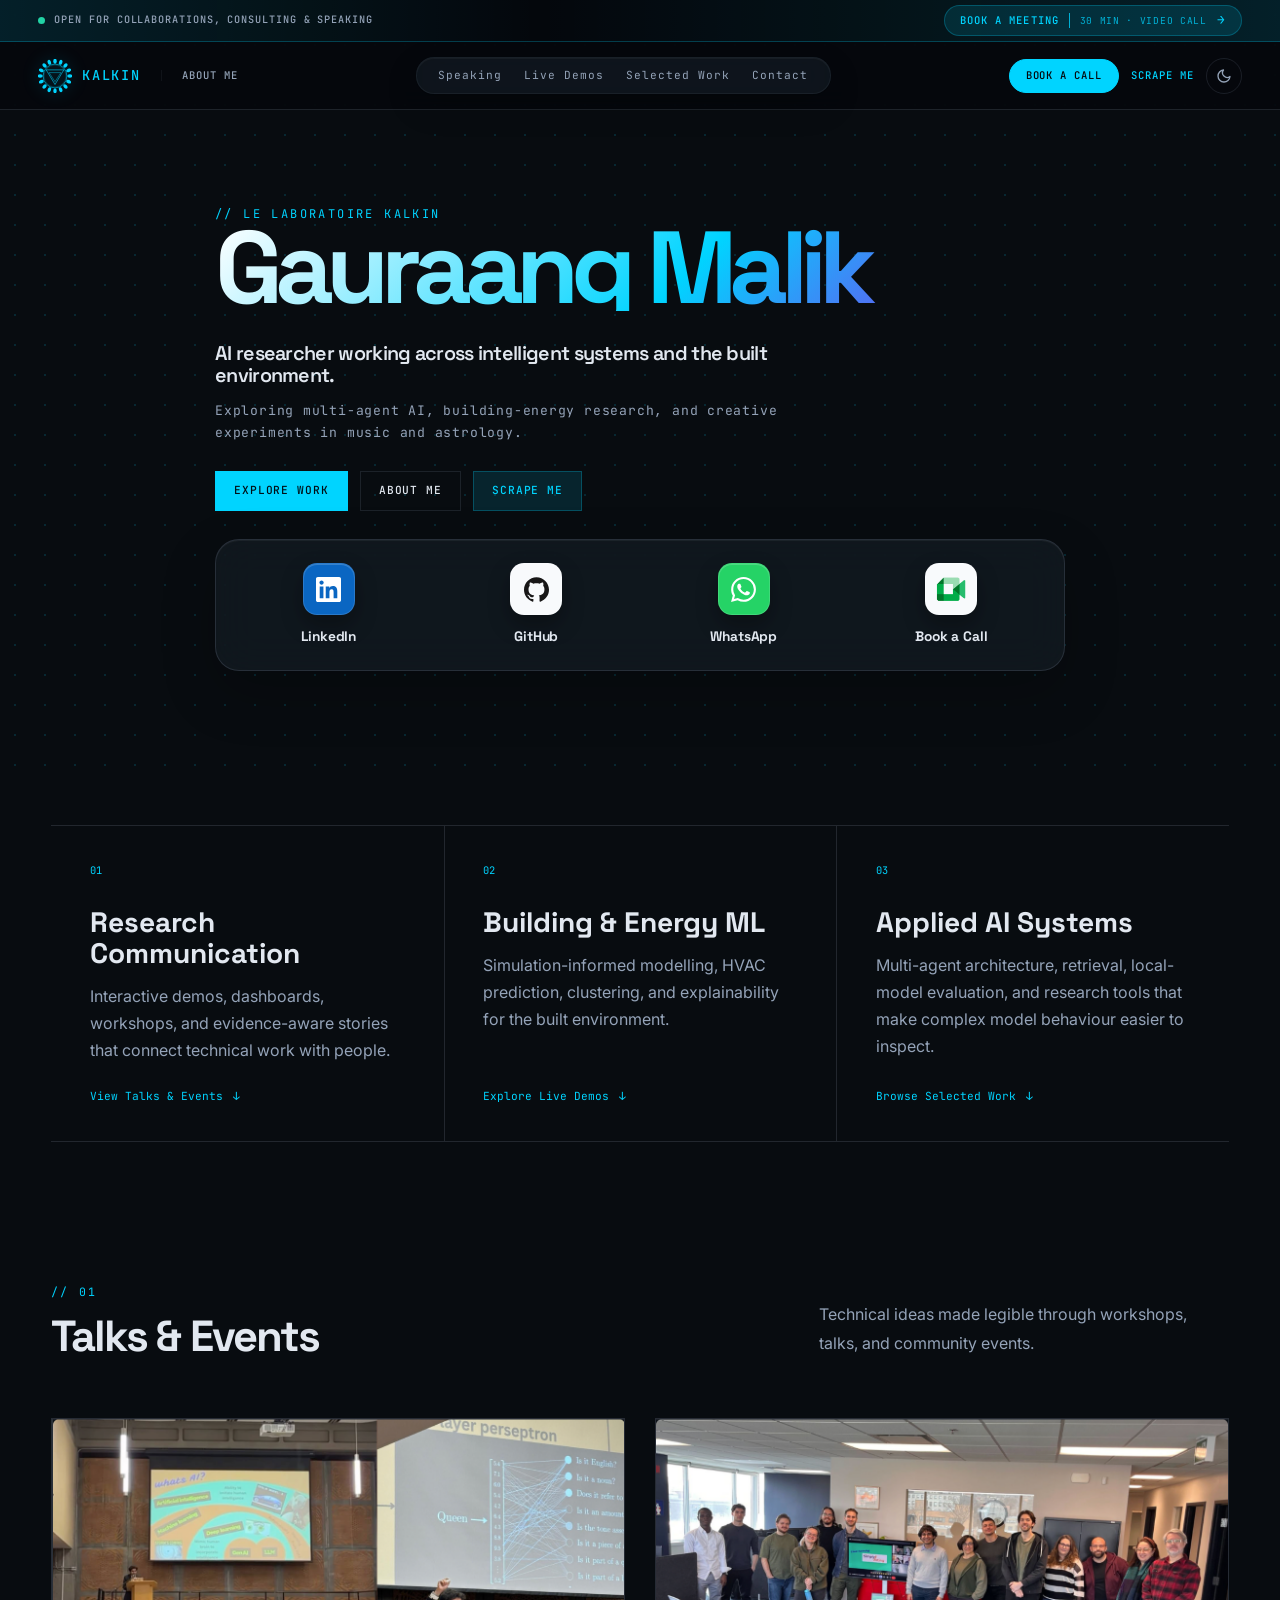
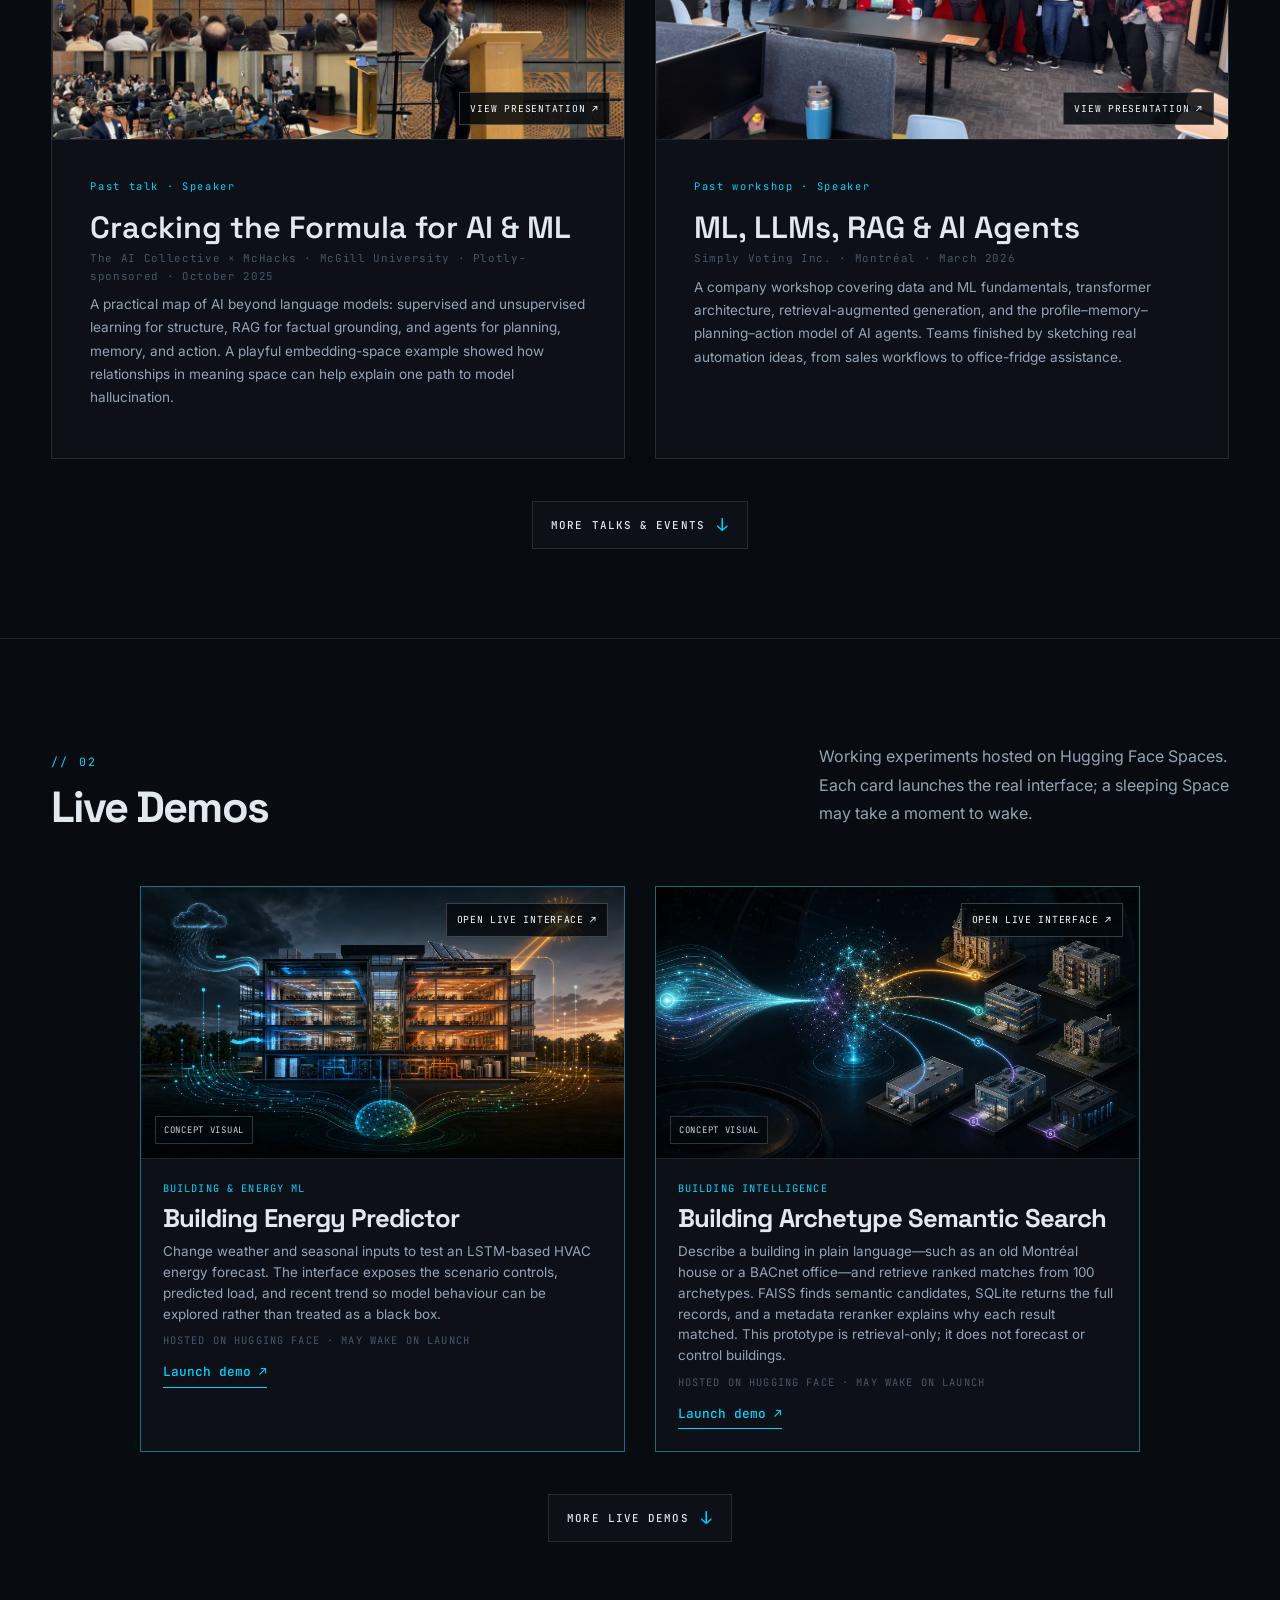
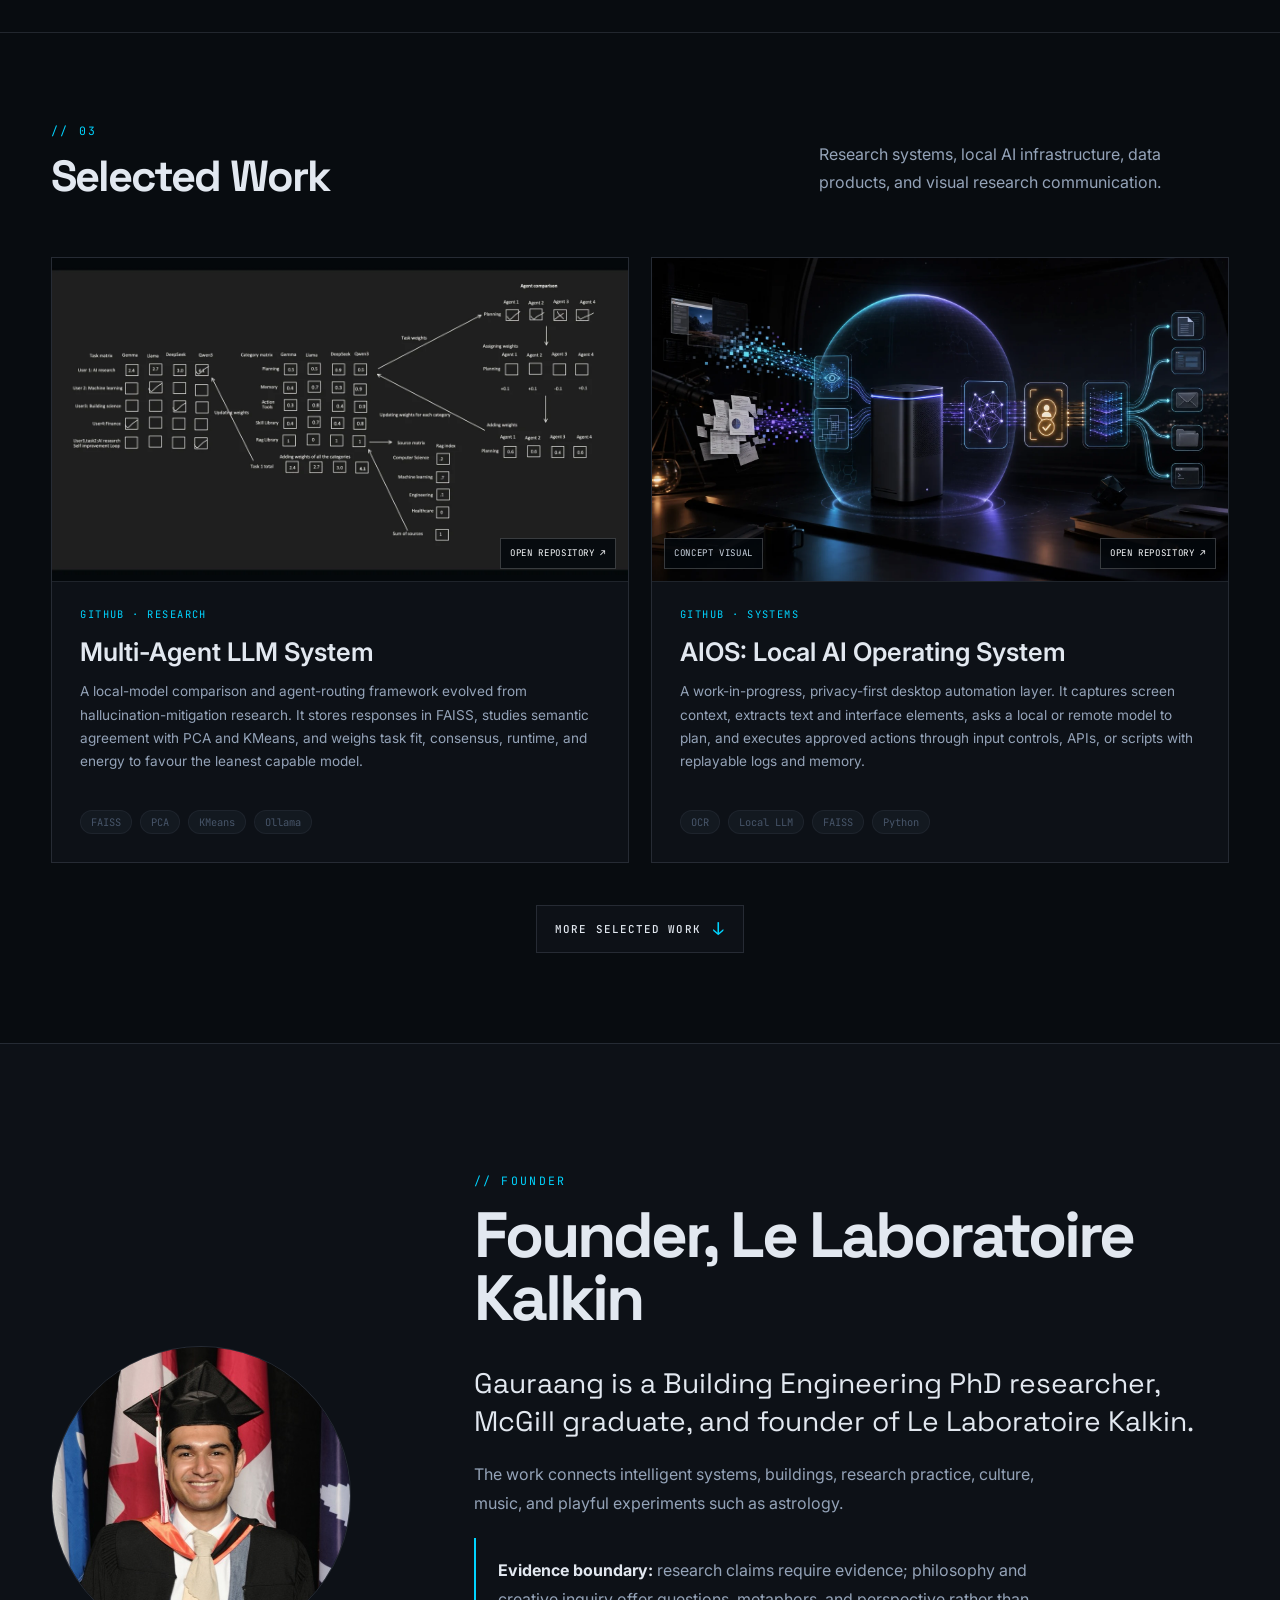
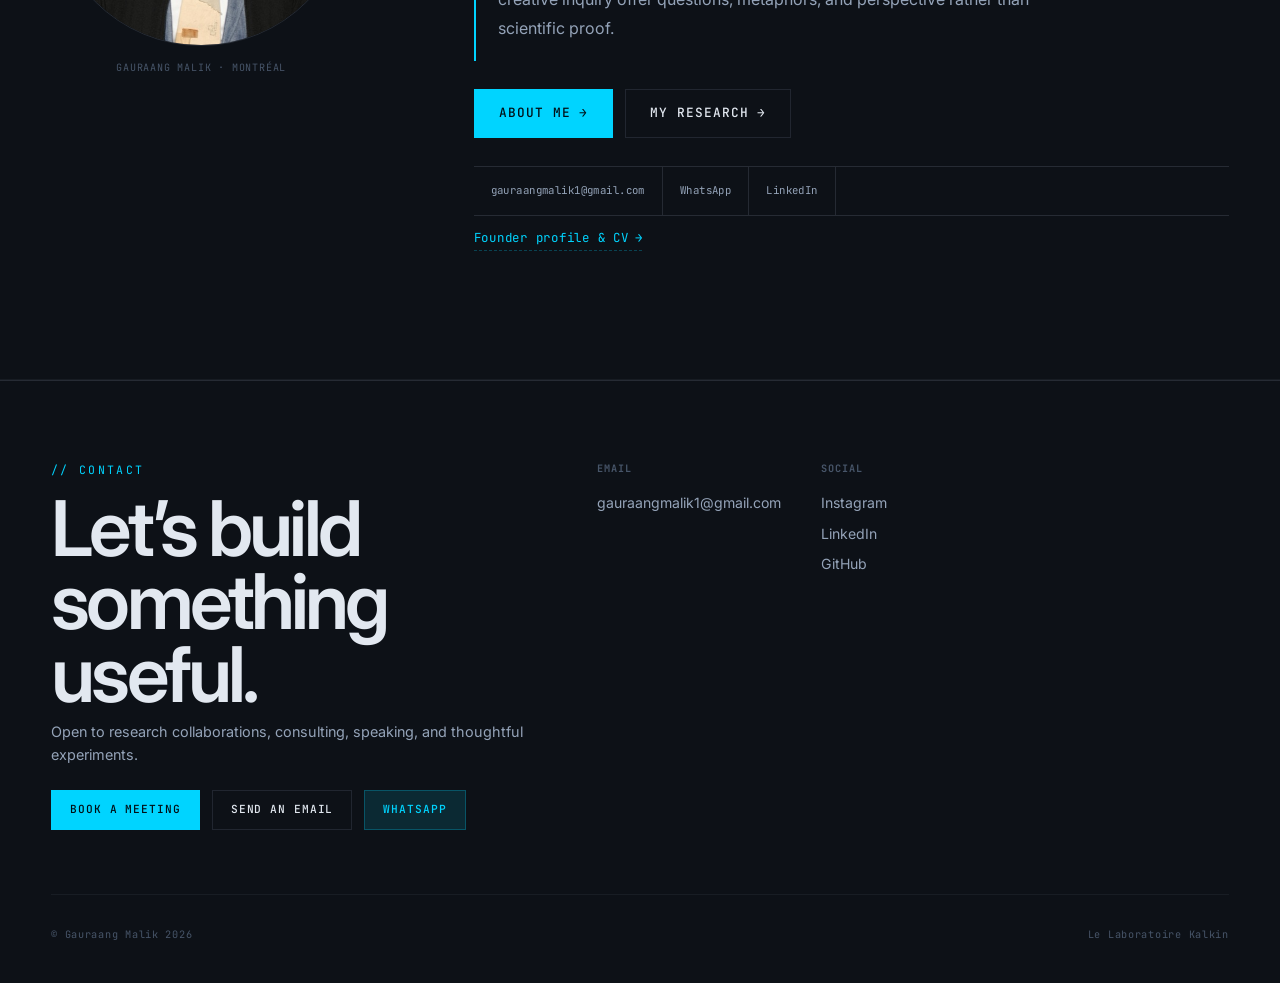
==== index.html @ 37e48ed1 "Align social panel with hero and simplify labels" ====
<!DOCTYPE html>
<html lang="en" data-theme="dark">
  <head>
    <meta charset="UTF-8" />
    <meta http-equiv="X-UA-Compatible" content="IE=edge" />
    <meta name="viewport" content="width=device-width, initial-scale=1.0" />
    <title>Gauraang Malik | AI Researcher &amp; Building Engineering</title>
    <meta name="title" content="Gauraang Malik | AI Researcher &amp; Building Engineering" />
    <meta name="keywords" content="Gauraang Malik, multi-agent AI, building engineering, energy machine learning, research, Le Laboratoire Kalkin" />
    <meta name="description" content="Gauraang Malik works across intelligent systems, building-energy research, and creative experiments in music and astrology." />
    <meta name="robots" content="index,follow,max-snippet:-1,max-image-preview:large" />
    <link rel="canonical" href="https://gauraangmalikk.github.io/myportfolio/" />
    <link rel="sitemap" type="application/xml" href="https://gauraangmalikk.github.io/myportfolio/sitemap.xml" />

    <meta property="og:type" content="website" />
    <meta property="og:url" content="https://gauraangmalikk.github.io/myportfolio/" />
    <meta property="og:title" content="Gauraang Malik" />
    <meta property="og:description" content="AI researcher working across intelligent systems and the built environment." />
    <meta property="og:image" content="https://gauraangmalikk.github.io/myportfolio/assets/img/gauraang-malik-social-card.png" />
    <meta property="og:image:secure_url" content="https://gauraangmalikk.github.io/myportfolio/assets/img/gauraang-malik-social-card.png" />
    <meta property="og:image:type" content="image/png" />
    <meta property="og:image:width" content="1342" />
    <meta property="og:image:height" content="638" />
    <meta property="og:image:alt" content="Gauraang Malik, AI researcher working across intelligent systems and the built environment." />
    <meta property="twitter:card" content="summary_large_image" />
    <meta property="twitter:url" content="https://gauraangmalikk.github.io/myportfolio/" />
    <meta property="twitter:title" content="Gauraang Malik" />
    <meta property="twitter:description" content="AI researcher working across intelligent systems and the built environment." />
    <meta property="twitter:image" content="https://gauraangmalikk.github.io/myportfolio/assets/img/gauraang-malik-social-card.png" />
    <meta property="twitter:image:alt" content="Gauraang Malik, AI researcher working across intelligent systems and the built environment." />

    <link rel="stylesheet" href="./assets/css/styles.css?v=20261014r3" />
    <link rel="icon" type="image/svg+xml" href="./assets/img/favicon.svg" />
    <link rel="preconnect" href="https://fonts.googleapis.com" />
    <link rel="preconnect" href="https://fonts.gstatic.com" crossorigin />
    <link href="https://fonts.googleapis.com/css2?family=Inter:wght@400;500;600&amp;family=JetBrains+Mono:wght@400;500&amp;family=Space+Grotesk:wght@600;700&amp;display=swap" rel="stylesheet" />
    <script>document.documentElement.classList.add('js');</script>
  </head>

  <body class="portfolio-refresh">
    <a class="skip-link" href="#main-content">Skip to content</a>

    <div class="bookbar" role="region" aria-label="Book a meeting">
      <div class="bookbar__inner">
        <p class="bookbar__status"><span class="bookbar__pulse" aria-hidden="true"></span><span>Open for collaborations, consulting &amp; speaking</span></p>
        <a class="bookbar__cta" href="https://calendly.com/gauraangmalik1/30min?back=1&amp;month=2026-09&amp;date=2026-09-29" target="_blank" rel="noopener noreferrer">
          <span class="bookbar__cta-label">Book a Meeting</span>
          <span class="bookbar__cta-meta">30 min · Video call</span>
          <span class="bookbar__cta-arrow" aria-hidden="true">→</span>
        </a>
      </div>
    </div>

    <nav class="navbar navbar--dock" id="navbar" aria-label="Main navigation">
      <div class="navbar__identity">
        <a href="./index.html" class="navbar__logo" aria-label="Gauraang Malik home">
          <img class="navbar__logo-image" src="./assets/img/logo.svg" alt="" width="36" height="36" />
          <span class="navbar__logo-text">KALKIN</span>
        </a>
        <a href="./about/index.html" class="navbar__about">About Me</a>
      </div>
      <div class="navbar__links">
        <a href="#talks" class="navbar__link">Speaking</a>
        <a href="#dashboard" class="navbar__link">Live Demos</a>
        <a href="#projects" class="navbar__link">Selected Work</a>
        <a href="#contact" class="navbar__link">Contact</a>
      </div>
      <div class="navbar__actions">
        <a href="https://calendly.com/gauraangmalik1/30min?back=1&amp;month=2026-09&amp;date=2026-09-29" class="navbar__book" target="_blank" rel="noopener noreferrer">Book a Call</a>
        <a href="./please-scrape-me/index.html" class="navbar__scrape">Scrape Me</a>
        <button id="theme-toggle" aria-label="Toggle color theme"></button>
        <button class="navbar__hamburger" aria-label="Open menu" aria-expanded="false"><span></span><span></span><span></span></button>
      </div>
    </nav>

    <div class="nav-overlay" role="dialog" aria-modal="true" aria-label="Mobile navigation" aria-hidden="true">
      <a href="https://calendly.com/gauraangmalik1/30min?back=1&amp;month=2026-09&amp;date=2026-09-29" class="navbar__link navbar__link--book" target="_blank" rel="noopener noreferrer">Book a Meeting</a>
      <span class="nav-overlay__label">Pages</span>
      <a href="./about/index.html" class="navbar__link">About Me</a>
      <a href="./please-scrape-me/index.html" class="navbar__link navbar__link--research">Scrape Me</a>
      <span class="nav-overlay__label nav-overlay__label--sections">Homepage sections</span>
      <a href="#talks" class="navbar__link">Speaking</a>
      <a href="#dashboard" class="navbar__link">Live Demos</a>
      <a href="#projects" class="navbar__link">Selected Work</a>
      <a href="#contact" class="navbar__link">Contact</a>
    </div>

    <header class="hero hero--editorial" id="hero">
      <div class="container hero__layout">
        <div class="hero__copy">
          <span class="hero__eyebrow">// Le Laboratoire Kalkin</span>
          <h1 class="hero__name">Gauraang Malik</h1>
          <p class="hero__tagline">AI researcher working across intelligent systems and the built environment.</p>
          <p class="hero__sub">Exploring multi-agent AI, building-energy research, and creative experiments in music and astrology.</p>
          <div class="hero__cta" aria-label="Primary actions">
            <a href="#projects" class="btn btn--primary">Explore Work</a>
            <a href="./about/index.html" class="btn btn--outline">About Me</a>
            <a href="./please-scrape-me/index.html" class="btn btn--quiet">Scrape Me</a>
          </div>
          <div class="hero__social" aria-label="Social links">
            <a href="https://www.linkedin.com/in/grauraang-malik/" target="_blank" rel="noopener noreferrer"><span class="hero__social-icon hero__social-icon--linkedin"><img src="./assets/img/social/linkedin.svg" alt="" width="26" height="26" /></span><span class="hero__social-label"><strong>LinkedIn</strong></span></a>
            <a href="https://github.com/GauraangMalikk" target="_blank" rel="noopener noreferrer"><span class="hero__social-icon hero__social-icon--github"><img src="./assets/img/social/github.svg" alt="" width="26" height="26" /></span><span class="hero__social-label"><strong>GitHub</strong></span></a>
            <a href="https://wa.me/15145770030" target="_blank" rel="noopener noreferrer"><span class="hero__social-icon hero__social-icon--whatsapp"><img src="./assets/img/social/whatsapp.svg" alt="" width="26" height="26" /></span><span class="hero__social-label"><strong>WhatsApp</strong></span></a>
            <a href="https://calendly.com/gauraangmalik1/30min?back=1&amp;month=2026-09&amp;date=2026-09-29" target="_blank" rel="noopener noreferrer" aria-label="Book a 30-minute call via Calendly"><span class="hero__social-icon hero__social-icon--book"><img src="./assets/img/social/google-meet.png" alt="" width="34" height="34" /></span><span class="hero__social-label"><strong>Book a Call</strong></span></a>
          </div>
        </div>
      </div>
    </header>

    <main id="main-content">
      <section class="capabilities editorial-section" id="services">
        <div class="container">
          <div class="capabilities__strip">
            <article><a class="capability-link" href="#talks"><span class="capability-link__number">01</span><h3>Research Communication</h3><p>Interactive demos, dashboards, workshops, and evidence-aware stories that connect technical work with people.</p><span class="capability-link__destination">View Talks &amp; Events <span aria-hidden="true">↓</span></span></a></article>
            <article><a class="capability-link" href="#dashboard"><span class="capability-link__number">02</span><h3>Building &amp; Energy ML</h3><p>Simulation-informed modelling, HVAC prediction, clustering, and explainability for the built environment.</p><span class="capability-link__destination">Explore Live Demos <span aria-hidden="true">↓</span></span></a></article>
            <article><a class="capability-link" href="#projects"><span class="capability-link__number">03</span><h3>Applied AI Systems</h3><p>Multi-agent architecture, retrieval, local-model evaluation, and research tools that make complex model behaviour easier to inspect.</p><span class="capability-link__destination">Browse Selected Work <span aria-hidden="true">↓</span></span></a></article>
          </div>
        </div>
      </section>

      <section class="talks editorial-section" id="talks">
        <div class="container">
          <div class="section-heading-row">
            <div><span class="section-label">// 01</span><h2 class="section-title">Talks &amp; Events</h2></div>
            <p>Technical ideas made legible through workshops, talks, and community events.</p>
          </div>
          <div class="talks__grid talks__grid--editorial" id="talks-grid" data-collection data-desktop-limit="2" data-mobile-limit="1" data-collection-name="Talks &amp; Events">
            <article class="talk-card" data-card-link="https://www.linkedin.com/posts/grauraang-malik_key-takeaways-from-thethe-ai-collective-ugcPost-7387285378489135104-tLOk" data-card-target="_blank" aria-label="Open Cracking the Formula for AI and ML event recap">
              <div class="talk-card__media"><img src="./assets/img/presentations/talk-ai-ml-event.png" alt="Gauraang Malik presenting an AI and machine learning talk at McGill University" width="1176" height="658" loading="lazy" /><a class="talk-card__media-action" href="https://www.canva.com/design/DAG2MOxF0tY/-ZkPRPADrcql62Pn5y7KWg/view?utm_content=DAG2MOxF0tY&amp;utm_campaign=designshare&amp;utm_medium=embeds&amp;utm_source=link" target="_blank" rel="noopener noreferrer" aria-label="Open Lecture 1: ML and AI basics presentation in Canva">View presentation ↗</a></div>
              <div class="talk-card__info"><span class="talk-card__role">Past talk · Speaker</span><h3 class="talk-card__title">Cracking the Formula for AI &amp; ML</h3><p class="talk-card__meta">The AI Collective × McHacks · McGill University · Plotly-sponsored · October 2025</p><p class="talk-card__desc">A practical map of AI beyond language models: supervised and unsupervised learning for structure, RAG for factual grounding, and agents for planning, memory, and action. A playful embedding-space example showed how relationships in meaning space can help explain one path to model hallucination.</p></div>
            </article>
            <article class="talk-card" data-card-link="https://www.linkedin.com/posts/grauraang-malik_ai-machinelearning-agents-share-7436807416261971968-jL7W" data-card-target="_blank" aria-label="Open ML, LLMs, RAG and AI Agents workshop recap">
              <div class="talk-card__media"><img src="./assets/img/presentations/talk-agents-workshop.png" alt="Participants at the Simply Voting machine learning and AI agents workshop in Montréal" width="1176" height="658" loading="lazy" /><a class="talk-card__media-action" href="https://www.canva.com/design/DAG-6E7-gLI/J33dBGe0SMn5nQ-Lu7XypA/view?utm_content=DAG-6E7-gLI&amp;utm_campaign=designshare&amp;utm_medium=embeds&amp;utm_source=link" target="_blank" rel="noopener noreferrer" aria-label="Open Simply Voting presentation in Canva">View presentation ↗</a></div>
              <div class="talk-card__info"><span class="talk-card__role">Past workshop · Speaker</span><h3 class="talk-card__title">ML, LLMs, RAG &amp; AI Agents</h3><p class="talk-card__meta">Simply Voting Inc. · Montréal · March 2026</p><p class="talk-card__desc">A company workshop covering data and ML fundamentals, transformer architecture, retrieval-augmented generation, and the profile–memory–planning–action model of AI agents. Teams finished by sketching real automation ideas, from sales workflows to office-fridge assistance.</p></div>
            </article>
            <article class="talk-card" data-card-link="https://www.youtube.com/watch?v=R3KzNU7KCt0" data-card-target="_blank" tabindex="0" role="link" aria-label="Watch How AI Could Help Buildings Manage Energy Demand on YouTube">
              <div class="talk-card__media-link"><img src="./assets/img/presentations/ai-buildings-energy-demand-youtube.jpg" alt="YouTube video thumbnail for How AI Could Help Buildings Manage Energy Demand" width="480" height="360" loading="lazy" /><span>Watch video ↗</span></div>
              <div class="talk-card__info"><span class="talk-card__role">Featured video · Guest</span><h3 class="talk-card__title">How AI Could Help Buildings Manage Energy Demand</h3><p class="talk-card__meta">Energi Media · YouTube</p><p class="talk-card__desc">A conversation about the potential for AI to help buildings manage energy demand.</p></div>
            </article>
            <article class="talk-card" data-card-link="https://www.linkedin.com/feed/update/urn:li:activity:7477357613110685697/" data-card-target="_blank" tabindex="0" role="link" aria-label="Open AI Dev Day India 2026 event recap">
              <div class="talk-card__media-link"><img src="./assets/img/presentations/ai-dev-day-india-2026.jpg" alt="Gauraang Malik presenting with a microphone at AI Dev Day India 2026" width="1280" height="853" loading="lazy" /><span>View event post ↗</span></div>
              <div class="talk-card__info"><span class="talk-card__role">Past event · Speaker</span><h3 class="talk-card__title">AI Dev Day India 2026</h3><p class="talk-card__meta">AI Dev Day India (ADDI) · India · 2026</p><p class="talk-card__desc">Presented on local-LLM hallucination mitigation through agent comparison at a day of AI, quantum-computing, and real-world adoption discussions. Sessions also explored quantum systems, production AI-agent evaluation, and responsible AI practice.</p></div>
            </article>
            <article class="talk-card" data-card-link="https://www.linkedin.com/posts/grauraang-malik_great-energy-at-the-ai-collective-deck-ugcPost-7453126705055006721-eM90" data-card-target="_blank" tabindex="0" role="link" aria-label="Open The AI Collective and Deck Meetup event recap"><div class="talk-card__media-link"><img src="./assets/img/presentations/ai-collective-deck-linkedin.webp" alt="A speaker addresses attendees at The AI Collective and Deck Meetup in Montréal" width="800" height="450" loading="lazy" /><span>View event post ↗</span></div><div class="talk-card__info"><span class="talk-card__role">Past event · Host</span><h3 class="talk-card__title">The AI Collective × Deck Meetup</h3><p class="talk-card__meta">Montréal · April 2026 · 150+ attendees</p><p class="talk-card__desc">Hosted with Deck and guest speaker Artem Avdacev on what makes a product AI-native. The discussion focused on building trust through small validated steps, then using context and memory systems to improve products over time.</p></div></article>
            <article class="talk-card" data-card-link="https://www.linkedin.com/feed/update/urn:li:activity:7463040537747640320/" data-card-target="_blank" tabindex="0" role="link" aria-label="Open The Rise of Everyday Data Scientists and Prompt Engineers event recap">
              <div class="talk-card__media-link"><img src="./assets/img/presentations/everyday-data-scientists-linkedin.webp" alt="Sarra Kallel speaking to a full audience at The AI Collective event at Le Wagon Montréal" width="800" height="450" loading="lazy" /><span>View event post ↗</span></div>
              <div class="talk-card__info"><span class="talk-card__role">Past event · Host</span><h3 class="talk-card__title">The Rise of Everyday Data Scientists &amp; Prompt Engineers</h3><p class="talk-card__meta">The AI Collective Montréal · Le Wagon · May 20, 2026 · 95 registered guests</p><p class="talk-card__desc">A completed community event about how product teams, marketers, designers, founders, and operators are increasingly working with data and prompts—not only technical specialists. The LinkedIn recap captures the room, Sarra Kallel’s talk, and the event’s practical framework for clearer prompting.</p></div>
            </article>
          </div>
          <div class="collection-toggle">
            <button class="collection-toggle__button" type="button" data-collection-toggle="talks-grid" aria-controls="talks-grid" aria-expanded="false"><span data-collection-label>More Talks &amp; Events</span><span class="collection-toggle__arrow" aria-hidden="true">↓</span></button>
          </div>
        </div>
      </section>

      <section class="dashboard editorial-section" id="dashboard">
        <div class="container">
          <div class="section-heading-row">
            <div><span class="section-label">// 02</span><h2 class="section-title">Live Demos</h2></div>
            <p>Working experiments hosted on Hugging Face Spaces. Each card launches the real interface; a sleeping Space may take a moment to wake.</p>
          </div>

          <div class="demo-grid" id="demos-grid" data-collection data-desktop-limit="2" data-mobile-limit="1" data-collection-name="Live Demos">
            <a class="demo-card" href="https://huggingface.co/spaces/gauraang/myportfolio" target="_blank" rel="noopener noreferrer" aria-label="Launch Building Energy Predictor demo in a new tab">
              <span class="demo-card__media"><img src="./assets/img/demos/building-energy-concept.webp" alt="Concept illustration of weather, HVAC, and thermal data flowing through a building-energy model" width="1664" height="936" loading="eager" /><span class="demo-card__visual-note">Concept visual</span></span>
              <span class="demo-card__body">
                <span class="demo-card__kicker">Building &amp; Energy ML</span>
                <strong class="demo-card__title">Building Energy Predictor</strong>
                <span class="demo-card__desc">Change weather and seasonal inputs to test an LSTM-based HVAC energy forecast. The interface exposes the scenario controls, predicted load, and recent trend so model behaviour can be explored rather than treated as a black box.</span>
                <span class="demo-card__status">Hosted on Hugging Face · may wake on launch</span>
                <span class="demo-card__launch">Launch demo <span aria-hidden="true">↗</span></span>
              </span>
            </a>

            <a class="demo-card" href="https://huggingface.co/spaces/gauraang/Buildingarchetype_semantic_search" target="_blank" rel="noopener noreferrer" aria-label="Launch Building Archetype Semantic Search demo in a new tab">
              <span class="demo-card__media"><img src="./assets/img/demos/building-archetype-semantic-search.webp" alt="Concept illustration of a semantic query being matched to ranked house, apartment, office, school, warehouse, laboratory, and data-centre archetypes" width="1672" height="941" loading="lazy" /><span class="demo-card__visual-note">Concept visual</span></span>
              <span class="demo-card__body">
                <span class="demo-card__kicker">Building Intelligence</span>
                <strong class="demo-card__title">Building Archetype Semantic Search</strong>
                <span class="demo-card__desc">Describe a building in plain language—such as an old Montréal house or a BACnet office—and retrieve ranked matches from 100 archetypes. FAISS finds semantic candidates, SQLite returns the full records, and a metadata reranker explains why each result matched. This prototype is retrieval-only; it does not forecast or control buildings.</span>
                <span class="demo-card__status">Hosted on Hugging Face · may wake on launch</span>
                <span class="demo-card__launch">Launch demo <span aria-hidden="true">↗</span></span>
              </span>
            </a>

            <a class="demo-card" href="https://huggingface.co/spaces/gauraang/MultiAgent" target="_blank" rel="noopener noreferrer" aria-label="Launch Multi-Agent System demo in a new tab">
              <span class="demo-card__media"><img src="./assets/img/demos/multi-agent-concept.webp" alt="Concept illustration of multiple AI agents converging in a shared semantic response space" width="1664" height="936" loading="lazy" /><span class="demo-card__visual-note">Concept visual</span></span>
              <span class="demo-card__body">
                <span class="demo-card__kicker">Applied AI Systems</span>
                <strong class="demo-card__title">Multi-Agent System</strong>
                <span class="demo-card__desc">Explore 199 stored agent responses across tasks and local models. Rotate a three-dimensional embedding space, compare clusters, inspect neighbouring responses, and see where agent strategies converge or diverge.</span>
                <span class="demo-card__status">Hosted on Hugging Face · may wake on launch</span>
                <span class="demo-card__launch">Launch demo <span aria-hidden="true">↗</span></span>
              </span>
            </a>

            <a class="demo-card" href="https://huggingface.co/spaces/gauraang/astrology" target="_blank" rel="noopener noreferrer" aria-label="Launch Astrology with TinyLlama demo in a new tab">
              <span class="demo-card__media"><img src="./assets/img/demos/astrology-concept.webp" alt="Concept illustration of a computational birth chart connected to a small local AI model" width="1664" height="936" loading="lazy" /><span class="demo-card__visual-note">Concept visual</span></span>
              <span class="demo-card__body">
                <span class="demo-card__kicker">Creative Inquiry</span>
                <strong class="demo-card__title">Astrology with TinyLlama</strong>
                <span class="demo-card__desc">Enter birth details to calculate planetary positions and a chart wheel, then examine a TinyLlama-assisted interpretation. It is framed as a creative AI experiment—not scientific evidence or personal guidance.</span>
                <span class="demo-card__status">Hosted on Hugging Face · may wake on launch</span>
                <span class="demo-card__launch">Launch demo <span aria-hidden="true">↗</span></span>
              </span>
            </a>
          </div>

          <article class="development-card" aria-labelledby="vector-memory-title" data-collection-extra="demos-grid">
            <span class="development-card__status">In development</span>
            <div><h3 id="vector-memory-title">Vector Memory</h3><p>Semantic search across project knowledge using cosine and Euclidean similarity. This module is not yet a live demo.</p></div>
            <span class="development-card__meta">FAISS · UMAP · PCA</span>
          </article>
          <div class="collection-toggle">
            <button class="collection-toggle__button" type="button" data-collection-toggle="demos-grid" aria-controls="demos-grid" aria-expanded="false"><span data-collection-label>More Live Demos</span><span class="collection-toggle__arrow" aria-hidden="true">↓</span></button>
          </div>
        </div>
      </section>

      <section class="projects editorial-section" id="projects">
        <div class="container">
          <div class="section-heading-row">
            <div><span class="section-label">// 03</span><h2 class="section-title">Selected Work</h2></div>
            <p>Research systems, local AI infrastructure, data products, and visual research communication.</p>
          </div>
          <div class="projects__grid projects__grid--editorial" id="projects-grid" data-collection data-desktop-limit="2" data-mobile-limit="1" data-collection-name="Selected Work">
            <article class="project-card project-card--visual" data-card-link="https://github.com/GauraangMalikk/Information-Model-an-LLM-Agent-Architecture" data-card-target="_blank" tabindex="0" role="link" aria-label="Open Multi-Agent LLM System on GitHub">
              <div class="project-card__media-link"><img src="./assets/img/projects/multi-agent.webp" alt="Energy-efficient agent-routing diagram from the Multi-Agent LLM System repository" width="1280" height="720" loading="lazy" /></div>
              <span class="project-card__label">GitHub · Research</span><h3 class="project-card__title">Multi-Agent LLM System</h3>
              <p class="project-card__desc">A local-model comparison and agent-routing framework evolved from hallucination-mitigation research. It stores responses in FAISS, studies semantic agreement with PCA and KMeans, and weighs task fit, consensus, runtime, and energy to favour the leanest capable model.</p>
              <div class="project-card__tags"><span class="project-card__tag">FAISS</span><span class="project-card__tag">PCA</span><span class="project-card__tag">KMeans</span><span class="project-card__tag">Ollama</span></div>
            </article>
            <article class="project-card project-card--visual" data-card-link="https://github.com/GauraangMalikk/AIOS" data-card-target="_blank" tabindex="0" role="link" aria-label="Open AIOS on GitHub">
              <div class="project-card__media-link"><img src="./assets/img/projects/aios-concept.webp" alt="Concept illustration of a privacy-first local AI operating system moving screen context through observation, planning, approval, memory, and action" width="1672" height="941" loading="lazy" /><span class="project-card__visual-note">Concept visual</span></div>
              <span class="project-card__label">GitHub · Systems</span><h3 class="project-card__title">AIOS: Local AI Operating System</h3>
              <p class="project-card__desc">A work-in-progress, privacy-first desktop automation layer. It captures screen context, extracts text and interface elements, asks a local or remote model to plan, and executes approved actions through input controls, APIs, or scripts with replayable logs and memory.</p>
              <div class="project-card__tags"><span class="project-card__tag">OCR</span><span class="project-card__tag">Local LLM</span><span class="project-card__tag">FAISS</span><span class="project-card__tag">Python</span></div>
            </article>
            <article class="project-card project-card--visual" data-card-link="https://github.com/GauraangMalikk/AI-Interconnect" data-card-target="_blank" tabindex="0" role="link" aria-label="Open AI Interconnect on GitHub">
              <div class="project-card__media-link"><img src="./assets/img/projects/ai-interconnect-concept.webp" alt="Concept illustration of desktop and mobile local AI connecting through a secure hub to building systems and edge devices" width="1672" height="941" loading="lazy" /><span class="project-card__visual-note">Concept visual</span></div>
              <span class="project-card__label">GitHub · Systems</span><h3 class="project-card__title">AI Interconnect</h3>
              <p class="project-card__desc">The Apple-side node of AIOS: a SwiftUI app for macOS and iOS that unifies local MLX, Apple Intelligence, and Core ML backends, while connecting securely to the AIOS hub for devices, scenes, topology, and natural-language commands.</p>
              <div class="project-card__tags"><span class="project-card__tag">SwiftUI</span><span class="project-card__tag">MLX</span><span class="project-card__tag">Core ML</span><span class="project-card__tag">AIOS Hub</span></div>
            </article>
            <article class="project-card project-card--visual" data-card-link="https://github.com/GauraangMalikk/Astrology-with-tinyllama" data-card-target="_blank" tabindex="0" role="link" aria-label="Open Astrology with TinyLlama on GitHub">
              <div class="project-card__media-link"><img src="./assets/img/projects/astrology.webp" alt="Birth-chart wheel produced by the Astrology with TinyLlama repository" width="1280" height="720" loading="lazy" /></div>
              <span class="project-card__label">GitHub · Creative Inquiry</span><h3 class="project-card__title">Astrology with TinyLlama</h3>
              <p class="project-card__desc">A command-line creative experiment that calculates planetary longitudes and the Ascendant with Swiss Ephemeris, draws an optional chart wheel, and passes a structured summary to a local TinyLlama model for interpretation.</p>
              <div class="project-card__tags"><span class="project-card__tag">Swiss Ephemeris</span><span class="project-card__tag">TinyLlama</span><span class="project-card__tag">Ollama</span></div>
            </article>
            <article class="project-card project-card--visual" data-card-link="https://github.com/GauraangMalikk/Stock-Market-ensemble-with-sentiment-analysis" data-card-target="_blank" tabindex="0" role="link" aria-label="Open Stock Market Ensemble with Sentiment Analysis on GitHub">
              <div class="project-card__media-link"><img src="./assets/img/projects/stock-ensemble.webp" alt="Concept illustration of technical, sentiment, and machine-learning signals converging into an ensemble forecast" width="1664" height="936" loading="lazy" /><span class="project-card__visual-note">Concept visual</span></div>
              <span class="project-card__label">GitHub · Finance</span><h3 class="project-card__title">Stock Market Ensemble with Sentiment Analysis</h3>
              <p class="project-card__desc">A NIFTY 50 forecasting pipeline combining Prophet, logistic regression, random forest, technical indicators, India VIX, and VADER sentiment from financial headlines, followed by a risk-controlled strategy simulation.</p>
              <div class="project-card__tags"><span class="project-card__tag">Prophet</span><span class="project-card__tag">Random Forest</span><span class="project-card__tag">VADER</span><span class="project-card__tag">NIFTY 50</span></div>
            </article>
            <article class="project-card project-card--visual" data-card-link="https://www.canva.com/design/DAGYFGwljf8/45N9P3FoUF4s3KrkdTK8zQ/view" data-card-target="_blank" tabindex="0" role="link" aria-label="Open Recruitment Database presentation in Canva">
              <div class="project-card__media-link"><img src="./assets/img/presentations/recruitment-database.webp" alt="Opening slide for the Recruitment Database presentation" width="1280" height="720" loading="lazy" /></div>
              <span class="project-card__label">Canva · Database Design</span><h3 class="project-card__title">Recruitment Database</h3>
              <p class="project-card__desc">A presentation on modelling a recruitment workflow through its core entities, relationships, and database queries.</p>
              <div class="project-card__tags"><span class="project-card__tag">Database Design</span><span class="project-card__tag">SQL</span><span class="project-card__tag">ERD</span></div>
            </article>
            <article class="project-card project-card--visual" data-card-link="https://www.canva.com/design/DAGkMaX5yrY/QzgkU9atqzHZFwoLEzTCKg/view" data-card-target="_blank" tabindex="0" role="link" aria-label="Open Dental Age Estimator presentation in Canva">
              <div class="project-card__media-link"><img src="./assets/img/presentations/dental-age-estimator.webp" alt="Opening slide for the Dental Age Estimator presentation" width="1280" height="720" loading="lazy" /></div>
              <span class="project-card__label">Canva · ML · Health</span><h3 class="project-card__title">Dental Age Estimator</h3>
              <p class="project-card__desc">A machine-learning presentation exploring model evaluation for a dental-age estimation task.</p>
              <div class="project-card__tags"><span class="project-card__tag">ML Evaluation</span><span class="project-card__tag">Health Data</span><span class="project-card__tag">Scikit-Learn</span></div>
            </article>
            <article class="project-card project-card--visual" data-card-link="https://www.canva.com/design/DAF_unA5II0/kuOK-JS9jm4p80AJN2DfBw/view" data-card-target="_blank" tabindex="0" role="link" aria-label="Open Implicit Data Inference presentation in Canva">
              <div class="project-card__media-link"><img src="./assets/img/presentations/implicit-data-inference.webp" alt="Opening slide for the Implicit Data Inference presentation" width="1280" height="720" loading="lazy" /></div>
              <span class="project-card__label">Canva · Privacy · Research</span><h3 class="project-card__title">Implicit Data Inference</h3>
              <p class="project-card__desc">A research presentation examining the privacy implications of inference from implicitly shared data.</p>
              <div class="project-card__tags"><span class="project-card__tag">Survey Study</span><span class="project-card__tag">Privacy Signals</span><span class="project-card__tag">Qualitative</span></div>
            </article>
          </div>
          <div class="collection-toggle">
            <button class="collection-toggle__button" type="button" data-collection-toggle="projects-grid" aria-controls="projects-grid" aria-expanded="false"><span data-collection-label>More Selected Work</span><span class="collection-toggle__arrow" aria-hidden="true">↓</span></button>
          </div>
        </div>
      </section>

      <section class="about about--finale editorial-section" id="about">
        <div class="container about__editorial">
          <figure class="about__portrait"><a href="./about/index.html" aria-label="Read Gauraang Malik’s full bio"><img src="./assets/img/gauraang.jpg" alt="Portrait of Gauraang Malik" width="960" height="1200" loading="lazy" /></a><figcaption>Gauraang Malik · Montréal</figcaption></figure>
          <div class="about__text">
            <span class="section-label">// Founder</span><h2 class="section-title">Founder, Le Laboratoire Kalkin</h2>
            <p class="about__lead">Gauraang is a Building Engineering PhD researcher, McGill graduate, and founder of Le Laboratoire Kalkin.</p>
            <p>The work connects intelligent systems, buildings, research practice, culture, music, and playful experiments such as astrology.</p>
            <p class="about__boundary"><strong>Evidence boundary:</strong> research claims require evidence; philosophy and creative inquiry offer questions, metaphors, and perspective rather than scientific proof.</p>
            <div class="about__actions" aria-label="Learn more about Gauraang Malik"><a href="./about/index.html" class="btn btn--primary">About Me <span aria-hidden="true">→</span></a><a href="./please-scrape-me/index.html" class="btn btn--outline">My Research <span aria-hidden="true">→</span></a></div>
            <address class="about__contact"><a href="mailto:gauraangmalik1@gmail.com">gauraangmalik1@gmail.com</a><a href="https://wa.me/15145770030" target="_blank" rel="noopener noreferrer">WhatsApp</a><a href="https://www.linkedin.com/in/grauraang-malik/" target="_blank" rel="noopener noreferrer">LinkedIn</a></address>
            <a href="./about/index.html" class="about__link">Founder profile &amp; CV <span aria-hidden="true">→</span></a>
          </div>
        </div>
      </section>

      <section class="booking editorial-section" id="book" hidden data-booking-section>
        <div class="container">
          <div class="section-heading-row">
            <div><span class="section-label">// Book</span><h2 class="section-title">Pick a time</h2></div>
            <p>Live availability straight from my calendar, so every slot you see is genuinely free. Meetings run on <span data-booking-platforms>Google Meet</span>, and times are shown in your own timezone.</p>
          </div>
          <div class="booking__embed" id="cal-inline" role="region" aria-label="Booking calendar" aria-busy="true">
            <p class="booking__loading">Loading the calendar…</p>
          </div>
          <p class="booking__fallback">Calendar not loading? <a href="#" data-booking-direct target="_blank" rel="noopener noreferrer">Open the booking page directly</a>, or email <a href="mailto:gauraangmalik1@gmail.com">gauraangmalik1@gmail.com</a>.</p>
        </div>
      </section>

      <footer class="footer" id="contact">
        <div class="container">
          <div class="footer__inner">
            <div><span class="section-label">// Contact</span><h2 class="footer__headline">Let’s build something useful.</h2><p class="footer__tagline">Open to research collaborations, consulting, speaking, and thoughtful experiments.</p><div class="footer__cta"><a href="https://calendly.com/gauraangmalik1/30min?back=1&amp;month=2026-09&amp;date=2026-09-29" target="_blank" rel="noopener noreferrer" class="btn btn--primary">Book a Meeting</a><a href="mailto:gauraangmalik1@gmail.com" class="btn btn--outline">Send an Email</a><a href="https://wa.me/15145770030" target="_blank" rel="noopener noreferrer" class="btn btn--quiet">WhatsApp</a></div></div>
            <div class="footer__links"><div class="footer__links-col"><h3>Email</h3><a href="mailto:gauraangmalik1@gmail.com">gauraangmalik1@gmail.com</a></div><div class="footer__links-col"><h3>Social</h3><a href="https://www.instagram.com/gauraangmalik_/" target="_blank" rel="noopener noreferrer">Instagram</a><a href="https://www.linkedin.com/in/grauraang-malik/" target="_blank" rel="noopener noreferrer">LinkedIn</a><a href="https://github.com/GauraangMalikk" target="_blank" rel="noopener noreferrer">GitHub</a></div></div>
          </div>
          <div class="footer__bottom"><span>&copy; Gauraang Malik 2026</span><span>Le Laboratoire Kalkin</span></div>
        </div>
      </footer>
    </main>

    <noscript><style>.nav-overlay{display:none!important}.canva-loader__btn{display:none}.canva-loader:after{content:"Use the external Canva link below to open this presentation.";display:block;margin-top:.5rem}</style></noscript>
    <script src="./assets/js/compact-collections.js?v=20261013r1"></script>
    <script src="./assets/js/app.js?v=20261013r2"></script>
  </body>
</html>
---- assets/css/styles.css ----
/* ============================================================
   LE LABORATOIRE KALKIN — Portfolio Styles
   ============================================================ */


/* === DESIGN SYSTEM: VARIABLES ============================== */
:root {
  --bg-base:       #080c10;
  --bg-surface:    #0d1117;
  --bg-elevated:   #131920;
  --bg-overlay:    #1a2230;

  --cyan:          #00d4ff;
  --cyan-dim:      rgba(0, 212, 255, 0.12);
  --cyan-glow:     rgba(0, 212, 255, 0.35);

  --purple:        #7c3aed;
  --purple-dim:    rgba(124, 58, 237, 0.15);

  --text-primary:  #e2e8f0;
  --text-muted:    #94a3b8;
  --text-dim:      #475569;

  --green-on:      #22d3a5;
  --amber-warn:    #f59e0b;
  --red-off:       #f43f5e;

  --border-dim:    rgba(148, 163, 184, 0.08);
  --border-mid:    rgba(148, 163, 184, 0.15);
  --border-cyan:   rgba(0, 212, 255, 0.25);

  --font-display:  "Space Grotesk", sans-serif;
  --font-body:     "Inter", "Open Sans", sans-serif;
  --font-mono:     "JetBrains Mono", "Courier New", monospace;

  --radius-sm:     6px;
  --radius-md:     12px;
  --radius-lg:     20px;

  --shadow-card:   0 0 24px rgba(0, 212, 255, 0.06);
  --shadow-glow:   0 0 40px rgba(0, 212, 255, 0.18);
  --shadow-purple: 0 0 40px rgba(124, 58, 237, 0.18);

  /* Top chrome: booking bar sits above the navbar.
     --nav-bar-h  = the navbar's own height
     --bookbar-h  = the booking strip pinned above it
     --nav-height = total top chrome; every content offset derives from this */
  --nav-bar-h:     56px;
  --bookbar-h:     42px;
  --nav-height:    calc(var(--nav-bar-h) + var(--bookbar-h));
  --max-width:     1200px;
}

/* Light theme overrides */
[data-theme="light"] {
  --bg-base:       #f8fafc;
  --bg-surface:    #ffffff;
  --bg-elevated:   #f1f5f9;
  --bg-overlay:    #e2e8f0;

  --cyan:          #0284c7;
  --cyan-dim:      rgba(2, 132, 199, 0.1);
  --cyan-glow:     rgba(2, 132, 199, 0.25);

  --text-primary:  #0f172a;
  --text-muted:    #475569;
  --text-dim:      #94a3b8;

  --border-dim:    rgba(15, 23, 42, 0.08);
  --border-mid:    rgba(15, 23, 42, 0.15);
  --border-cyan:   rgba(2, 132, 199, 0.3);

  --shadow-card:   0 0 24px rgba(2, 132, 199, 0.06);
  --shadow-glow:   0 0 40px rgba(2, 132, 199, 0.12);
}

/* === RESET & BASE ========================================== */
*, *::before, *::after {
  box-sizing: border-box;
  margin: 0;
  padding: 0;
}

html {
  scroll-behavior: smooth;
  font-size: 16px;
}

body {
  background-color: var(--bg-base);
  color: var(--text-primary);
  font-family: var(--font-body);
  font-weight: 400;
  line-height: 1.6;
  overflow-x: hidden;
  transition: background-color 0.4s ease, color 0.4s ease;
}

a {
  color: inherit;
  text-decoration: none;
}

img {
  max-width: 100%;
  display: block;
}

button {
  cursor: pointer;
  background: none;
  border: none;
  font-family: inherit;
}

ul, ol { list-style: none; }

:focus-visible {
  outline: 2px solid var(--cyan);
  outline-offset: 4px;
}

.skip-link {
  position: fixed;
  top: 10px;
  left: 16px;
  z-index: 500;
  transform: translateY(-160%);
  padding: 10px 16px;
  border-radius: var(--radius-sm);
  background: var(--cyan);
  color: #020617;
  font-family: var(--font-mono);
  font-size: 0.78rem;
  font-weight: 600;
}
.skip-link:focus { transform: translateY(0); }

/* Scrollbar */
::-webkit-scrollbar { width: 5px; }
::-webkit-scrollbar-track { background: var(--bg-base); }
::-webkit-scrollbar-thumb { background: var(--cyan); border-radius: 10px; }

/* === HERO DOT GRID (CSS-only, replaces canvas particles) == */
.hero::before {
  content: "";
  position: absolute;
  inset: 0;
  background-image: radial-gradient(circle, rgba(0, 212, 255, 0.14) 1px, transparent 1px);
  background-size: 30px 30px;
  animation: gridDrift 30s linear infinite;
  z-index: -1;
  pointer-events: none;
}
[data-theme="light"] .hero::before {
  background-image: radial-gradient(circle, rgba(2, 132, 199, 0.12) 1px, transparent 1px);
}


/* === LAYOUT: CONTAINER / SECTION ========================== */
.container {
  max-width: var(--max-width);
  margin: 0 auto;
  padding: 0 32px;
}

section {
  padding: 60px 0;
}

.section-label {
  font-family: var(--font-mono);
  font-size: 0.72rem;
  color: var(--cyan);
  letter-spacing: 0.18em;
  text-transform: uppercase;
  margin-bottom: 8px;
  display: block;
}

.section-title {
  font-size: clamp(1.6rem, 3vw, 2.2rem);
  font-weight: 600;
  color: var(--text-primary);
  margin-bottom: 48px;
  line-height: 1.2;
}

/* === NAVBAR ================================================ */
.navbar {
  position: fixed;
  top: var(--bookbar-h);
  left: 0;
  width: 100%;
  height: var(--nav-bar-h);
  display: flex;
  align-items: center;
  justify-content: space-between;
  padding: 0 32px;
  background: rgba(8, 12, 16, 0.85);
  backdrop-filter: blur(12px);
  -webkit-backdrop-filter: blur(12px);
  border-bottom: 1px solid var(--border-dim);
  z-index: 200;
  transition: background 0.4s ease;
}

[data-theme="light"] .navbar {
  background: rgba(248, 250, 252, 0.85);
}

.navbar__logo {
  display: flex;
  align-items: center;
  gap: 10px;
  text-decoration: none;
}
.navbar__logo-icon {
  display: flex;
  animation: logoGlow 2.5s ease-in-out infinite;
}
.navbar__logo-icon svg {
  animation: logoSpin 18s linear infinite;
  width: 28px;
  height: 28px;
}
@keyframes logoGlow {
  0%, 100% { filter: drop-shadow(0 0 4px #00d4ff) drop-shadow(0 0 10px rgba(0,212,255,.25)); }
  50%       { filter: drop-shadow(0 0 12px #00d4ff) drop-shadow(0 0 28px rgba(0,212,255,.55)); }
}
@keyframes logoSpin {
  from { transform: rotate(0deg); }
  to   { transform: rotate(360deg); }
}
.navbar__logo-text {
  font-family: var(--font-mono);
  font-size: 0.85rem;
  font-weight: 500;
  color: var(--cyan);
  letter-spacing: 0.12em;
}
.navbar__links {
  display: flex;
  align-items: center;
  gap: clamp(14px, 2.2vw, 32px);
}
.navbar__link {
  font-family: var(--font-mono);
  font-size: 0.78rem;
  color: var(--text-muted);
  letter-spacing: 0.06em;
  transition: color 0.2s;
  text-decoration: none;
}
.navbar__link:hover { color: var(--cyan); }
.navbar__link[aria-current="page"] {
  color: var(--cyan);
}
.navbar__link--research { color: var(--cyan); }

.navbar__actions {
  display: flex;
  align-items: center;
  gap: 12px;
}

.navbar__home {
  flex: 0 0 48px;
  width: 48px;
  height: 48px;
  display: grid;
  place-items: center;
  border: 1px solid var(--border-mid);
  border-radius: 50%;
  color: var(--text-muted);
  font-family: var(--font-mono);
  font-size: .55rem;
  font-weight: 500;
  letter-spacing: .05em;
  text-decoration: none;
  text-transform: uppercase;
  transition: color .2s ease, border-color .2s ease, background .2s ease, box-shadow .2s ease;
}
.navbar__home:hover,
.navbar__home:focus-visible {
  color: var(--cyan);
  border-color: var(--cyan);
  box-shadow: 0 0 20px rgba(0, 212, 255, .16);
}
.navbar__home[aria-current="page"] {
  border-color: var(--cyan);
  background: var(--cyan);
  color: #041015;
}
.navbar__home:focus-visible,
.navbar__utility-link:focus-visible { outline: 2px solid var(--cyan); outline-offset: 4px; }

.navbar__utility {
  display: flex;
  align-items: center;
  gap: 14px;
  padding-left: 4px;
}
.navbar__utility-link {
  color: var(--text-muted);
  font-family: var(--font-mono);
  font-size: .65rem;
  font-weight: 500;
  letter-spacing: .09em;
  text-decoration: none;
  text-transform: uppercase;
  white-space: nowrap;
  transition: color .2s ease;
}
.navbar__utility-link:hover,
.navbar__utility-link:focus-visible,
.navbar__utility-link[aria-current="page"] { color: var(--cyan); }
.navbar__utility-link--research {
  padding: 8px 10px;
  border: 1px solid var(--border-cyan);
  color: var(--cyan);
  background: var(--cyan-dim);
}

#theme-toggle {
  display: flex;
  align-items: center;
  justify-content: center;
  width: 36px;
  height: 36px;
  border-radius: 50%;
  color: var(--text-muted);
  border: 1px solid var(--border-mid);
  transition: color 0.2s, border-color 0.2s, background 0.2s;
}
#theme-toggle:hover {
  color: var(--cyan);
  border-color: var(--border-cyan);
  background: var(--cyan-dim);
}
#theme-toggle svg { width: 16px; height: 16px; }

.navbar__hamburger {
  display: none;
  flex-direction: column;
  gap: 5px;
  width: 36px;
  height: 36px;
  align-items: center;
  justify-content: center;
  border-radius: var(--radius-sm);
  border: 1px solid var(--border-mid);
  color: var(--text-muted);
}
.navbar__hamburger span {
  display: block;
  width: 18px;
  height: 2px;
  background: currentColor;
  border-radius: 2px;
  transition: transform 0.3s ease, opacity 0.3s ease;
}

/* Mobile nav overlay */
.nav-overlay {
  display: none;
  position: fixed;
  inset: 0;
  background: var(--bg-base);
  z-index: 190;
  flex-direction: column;
  align-items: center;
  justify-content: center;
  gap: 32px;
  overflow-y: auto;
  padding: calc(var(--nav-height) + 28px) 24px 40px;
  opacity: 0;
  transition: opacity 0.3s ease;
}
.nav-overlay.open {
  display: flex;
  opacity: 1;
}
.nav-overlay .navbar__link {
  font-size: 1.2rem;
  letter-spacing: 0.1em;
}

/* Hamburger open state */
.navbar--open .navbar__hamburger span:nth-child(1) {
  transform: translateY(7px) rotate(45deg);
}
.navbar--open .navbar__hamburger span:nth-child(2) {
  opacity: 0;
}
.navbar--open .navbar__hamburger span:nth-child(3) {
  transform: translateY(-7px) rotate(-45deg);
}

/* === HERO ================================================== */
.hero {
  min-height: 100vh;
  display: flex;
  flex-direction: column;
  align-items: center;
  justify-content: center;
  text-align: center;
  padding: calc(var(--nav-height) + 40px) 32px 80px;
  position: relative;
}

.hero__eyebrow {
  font-family: var(--font-mono);
  font-size: 0.75rem;
  color: var(--cyan);
  letter-spacing: 0.2em;
  text-transform: uppercase;
  margin-bottom: 20px;
  opacity: 0.85;
}

.hero__name {
  font-family: var(--font-display);
  font-size: clamp(4rem, 12vw, 10rem);
  line-height: 0.9;
  background: linear-gradient(135deg, #ffffff 0%, var(--cyan) 60%, var(--purple) 100%);
  -webkit-background-clip: text;
  -webkit-text-fill-color: transparent;
  background-clip: text;
  margin-bottom: 24px;
  letter-spacing: -0.02em;
}

.hero__tagline {
  font-size: clamp(1rem, 2.5vw, 1.3rem);
  color: var(--text-muted);
  font-weight: 300;
  margin-bottom: 12px;
  letter-spacing: 0.02em;
}

.hero__sub {
  font-family: var(--font-mono);
  font-size: 0.78rem;
  color: var(--text-dim);
  letter-spacing: 0.06em;
  margin-bottom: 40px;
  max-width: 560px;
}

.hero__cta {
  display: flex;
  gap: 16px;
  justify-content: center;
  flex-wrap: wrap;
  margin-bottom: 48px;
}

.btn {
  display: inline-flex;
  align-items: center;
  gap: 8px;
  padding: 12px 28px;
  border-radius: var(--radius-md);
  font-family: var(--font-mono);
  font-size: 0.8rem;
  letter-spacing: 0.06em;
  font-weight: 500;
  transition: all 0.25s ease;
  cursor: pointer;
}
.btn--primary {
  background: var(--cyan);
  color: #080c10;
  border: 1px solid var(--cyan);
}
.btn--primary:hover {
  background: transparent;
  color: var(--cyan);
  box-shadow: var(--shadow-glow);
}
.btn--outline {
  background: transparent;
  color: var(--text-primary);
  border: 1px solid var(--border-mid);
}
.btn--outline:hover {
  border-color: var(--cyan);
  color: var(--cyan);
}

.hero__social {
  display: flex;
  gap: 24px;
  justify-content: center;
}
.hero__social a {
  display: flex;
  align-items: center;
  justify-content: center;
  width: 44px;
  height: 44px;
  border-radius: 50%;
  border: 1px solid var(--border-mid);
  color: var(--text-muted);
  font-size: 1.3rem;
  transition: color 0.2s, border-color 0.2s, box-shadow 0.2s;
}
.hero__social a:hover {
  color: var(--cyan);
  border-color: var(--border-cyan);
  box-shadow: 0 0 16px rgba(0, 212, 255, 0.2);
}

.hero__scroll {
  position: absolute;
  bottom: 32px;
  left: 50%;
  transform: translateX(-50%);
  display: flex;
  flex-direction: column;
  align-items: center;
  gap: 6px;
  color: var(--text-dim);
  font-family: var(--font-mono);
  font-size: 0.65rem;
  letter-spacing: 0.12em;
  animation: scrollBounce 2s ease-in-out infinite;
}
.hero__scroll ion-icon { font-size: 1.1rem; }

@keyframes scrollBounce {
  0%, 100% { transform: translateX(-50%) translateY(0); }
  50% { transform: translateX(-50%) translateY(6px); }
}

/* === ABOUT (brief bio) ===================================== */
.about {
  background: var(--bg-surface);
  border-top: 1px solid var(--border-dim);
  border-bottom: 1px solid var(--border-dim);
}

.about__inner {
  display: grid;
  grid-template-columns: 240px 1fr;
  gap: 64px;
  align-items: center;
}
.nav-overlay__label {
  width: min(100%, 460px);
  margin: 4px auto 8px;
  padding-bottom: 10px;
  border-bottom: 1px solid var(--border-dim);
  color: var(--text-dim);
  font-family: var(--font-mono);
  font-size: .59rem;
  letter-spacing: .14em;
  text-align: center;
  text-transform: uppercase;
}
.nav-overlay__label--sections { margin-top: 20px; }

.about__img img {
  width: 200px;
  height: 200px;
  object-fit: cover;
  border-radius: 50%;
  border: 2px solid var(--border-cyan);
  box-shadow: var(--shadow-glow);
  filter: grayscale(20%);
  transition: filter 0.3s, box-shadow 0.3s;
}
.about__img img:hover {
  filter: grayscale(0%);
  box-shadow: 0 0 60px rgba(0, 212, 255, 0.25);
}

.about__text p {
  color: var(--text-muted);
  font-size: 1rem;
  line-height: 1.8;
  margin-bottom: 16px;
}
.about__text p em {
  color: var(--cyan);
  font-style: normal;
}

.about__link {
  display: inline-flex;
  align-items: center;
  gap: 6px;
  font-family: var(--font-mono);
  font-size: 0.78rem;
  color: var(--cyan);
  letter-spacing: 0.06em;
  border-bottom: 1px dashed var(--border-cyan);
  padding-bottom: 2px;
  transition: opacity 0.2s;
  margin-top: 8px;
}
.about__link:hover { opacity: 0.75; }

/* === DASHBOARD ============================================= */
.dashboard {
  position: relative;
}

.dashboard__grid {
  display: grid;
  grid-template-columns: repeat(auto-fit, minmax(260px, 1fr));
  gap: 24px;
  margin-top: 16px;
}

/* Module card */
.module-card {
  position: relative;
  background: var(--bg-surface);
  border: 1px solid var(--border-cyan);
  border-radius: var(--radius-md);
  padding: 28px;
  display: flex;
  flex-direction: column;
  gap: 16px;
  box-shadow: var(--shadow-card);
  overflow: hidden;
  cursor: not-allowed;
  transition: box-shadow 0.3s ease, border-color 0.3s ease, transform 0.2s ease;
}
.module-card:hover {
  border-color: var(--cyan);
  box-shadow: var(--shadow-glow);
  transform: translateY(-2px);
}

/* scanline overlay */
.module-card::before {
  content: "";
  position: absolute;
  inset: 0;
  background: repeating-linear-gradient(
    0deg,
    transparent,
    transparent 2px,
    rgba(0, 212, 255, 0.012) 2px,
    rgba(0, 212, 255, 0.012) 4px
  );
  pointer-events: none;
  z-index: 0;
}

.module-card__header {
  display: flex;
  align-items: center;
  gap: 10px;
  position: relative;
  z-index: 1;
}
.module-card__icon {
  font-size: 1.4rem;
  line-height: 1;
}
.module-card__label {
  font-family: var(--font-mono);
  font-size: 0.68rem;
  color: var(--cyan);
  letter-spacing: 0.14em;
  flex: 1;
}
.module-card__status-dot {
  width: 8px;
  height: 8px;
  border-radius: 50%;
  background: var(--red-off);
  box-shadow: 0 0 8px var(--red-off);
  flex-shrink: 0;
  animation: statusPulse 2s ease-in-out infinite;
}

@keyframes statusPulse {
  0%, 100% { opacity: 1; }
  50% { opacity: 0.25; }
}

.module-card__body {
  position: relative;
  z-index: 1;
}
.module-card__title {
  font-size: 1rem;
  font-weight: 600;
  color: var(--text-primary);
  margin-bottom: 6px;
}
.module-card__desc {
  font-size: 0.82rem;
  color: var(--text-muted);
  line-height: 1.5;
}

.module-card__footer {
  display: flex;
  align-items: center;
  justify-content: space-between;
  margin-top: auto;
  position: relative;
  z-index: 1;
}
.module-card__badge {
  font-family: var(--font-mono);
  font-size: 0.62rem;
  color: var(--amber-warn);
  background: rgba(245, 158, 11, 0.1);
  border: 1px solid rgba(245, 158, 11, 0.3);
  padding: 3px 10px;
  border-radius: var(--radius-sm);
  letter-spacing: 0.1em;
}
.module-card__version {
  font-family: var(--font-mono);
  font-size: 0.62rem;
  color: var(--text-dim);
}

.module-card--link {
  text-decoration: none;
  cursor: pointer;
  display: flex;
  flex-direction: column;
}
.module-card--link:hover {
  border-color: var(--cyan);
  box-shadow: 0 0 40px rgba(0, 212, 255, 0.2);
}
.module-card__status-dot--on {
  background: var(--green-on);
  box-shadow: 0 0 8px var(--green-on);
}
.module-card__badge--on {
  color: var(--green-on);
  background: rgba(34, 211, 165, 0.1);
  border-color: rgba(34, 211, 165, 0.3);
}

/* === PROJECTS ============================================== */
.projects__grid {
  display: grid;
  grid-template-columns: repeat(auto-fit, minmax(300px, 1fr));
  gap: 24px;
  margin-top: 16px;
}

.project-card {
  background: var(--bg-surface);
  border: 1px solid var(--border-dim);
  border-radius: var(--radius-md);
  padding: 28px;
  display: flex;
  flex-direction: column;
  gap: 14px;
  transition: border-color 0.25s ease, box-shadow 0.25s ease, transform 0.2s ease;
  position: relative;
}
.project-card:hover {
  border-color: var(--border-cyan);
  box-shadow: var(--shadow-card);
  transform: translateY(-3px);
}

.project-card__label {
  font-family: var(--font-mono);
  font-size: 0.65rem;
  color: var(--cyan);
  letter-spacing: 0.14em;
  text-transform: uppercase;
}
.project-card__title {
  font-size: 1rem;
  font-weight: 600;
  color: var(--text-primary);
  line-height: 1.3;
}
.project-card__desc {
  font-size: 0.85rem;
  color: var(--text-muted);
  line-height: 1.6;
  flex: 1;
}
.project-card__tags {
  display: flex;
  flex-wrap: wrap;
  gap: 8px;
}
.project-card__tag {
  font-family: var(--font-mono);
  font-size: 0.65rem;
  color: var(--text-dim);
  background: var(--bg-elevated);
  border: 1px solid var(--border-dim);
  padding: 3px 10px;
  border-radius: 100px;
}
.project-card__link {
  display: inline-flex;
  align-items: center;
  gap: 6px;
  font-family: var(--font-mono);
  font-size: 0.72rem;
  color: var(--cyan);
  letter-spacing: 0.04em;
  transition: opacity 0.2s;
  margin-top: 4px;
  align-self: flex-start;
}
.project-card__link:hover { opacity: 0.7; }
.project-card__link ion-icon { font-size: 0.9rem; }

/* Canva embed inside a project card */
.project-card__embed {
  width: 100%;
  aspect-ratio: 16 / 9;
  border-radius: var(--radius-sm);
  overflow: hidden;
  border: 1px solid var(--border-dim);
}
.project-card__embed iframe {
  width: 100%;
  height: 100%;
  border: none;
  display: block;
}

/* === SERVICES ============================================== */
.services__grid {
  display: grid;
  grid-template-columns: repeat(auto-fit, minmax(280px, 1fr));
  gap: 24px;
  margin-top: 16px;
}

.service-card {
  background: var(--bg-surface);
  border: 1px solid var(--border-dim);
  border-radius: var(--radius-md);
  padding: 32px;
  display: flex;
  flex-direction: column;
  gap: 16px;
  transition: border-color 0.25s ease, box-shadow 0.25s ease;
}
.service-card:hover {
  border-color: var(--border-cyan);
  box-shadow: var(--shadow-card);
}

.service-card__icon {
  font-size: 2rem;
  color: var(--cyan);
  display: flex;
  align-items: center;
}
.service-card__title {
  font-size: 1.05rem;
  font-weight: 600;
  color: var(--text-primary);
}
.service-card__desc {
  font-size: 0.88rem;
  color: var(--text-muted);
  line-height: 1.7;
  flex: 1;
}
.service-card__list {
  display: flex;
  flex-direction: column;
  gap: 6px;
}
.service-card__list li {
  font-family: var(--font-mono);
  font-size: 0.72rem;
  color: var(--text-dim);
  padding-left: 14px;
  position: relative;
}
.service-card__list li::before {
  content: "›";
  position: absolute;
  left: 0;
  color: var(--cyan);
}

/* === TALKS ================================================= */
.talks__grid {
  display: grid;
  grid-template-columns: repeat(auto-fit, minmax(320px, 1fr));
  gap: 32px;
  margin-top: 16px;
}

.talk-card {
  background: var(--bg-surface);
  border: 1px solid var(--border-dim);
  border-radius: var(--radius-md);
  overflow: hidden;
  display: flex;
  flex-direction: column;
  transition: border-color 0.25s ease, box-shadow 0.25s ease;
}
.talk-card:hover {
  border-color: var(--border-cyan);
  box-shadow: var(--shadow-card);
}

.talk-card__embed {
  width: 100%;
  aspect-ratio: 16 / 9;
  position: relative;
}
.talk-card__embed iframe {
  position: absolute;
  inset: 0;
  width: 100%;
  height: 100%;
  border: none;
  display: block;
}
.talk-card__info {
  padding: 20px 24px;
  display: flex;
  flex-direction: column;
  gap: 6px;
}
.talk-card__title {
  font-size: 0.95rem;
  font-weight: 600;
  color: var(--text-primary);
}
.talk-card__meta {
  font-family: var(--font-mono);
  font-size: 0.68rem;
  color: var(--text-dim);
  letter-spacing: 0.06em;
}

.talk-card--text {
  justify-content: center;
  min-height: 180px;
}
.talk-card__role {
  font-family: var(--font-mono);
  font-size: 0.65rem;
  color: var(--cyan);
  letter-spacing: 0.15em;
  display: block;
  margin-bottom: 10px;
}
.talk-card__desc {
  font-size: 0.85rem;
  color: var(--text-muted);
  margin: 2px 0 10px;
  line-height: 1.55;
}
.talk-card__link {
  font-family: var(--font-mono);
  font-size: 0.72rem;
  color: var(--cyan);
  text-decoration: none;
  opacity: 0.75;
  transition: opacity 0.2s;
}
.talk-card__link:hover { opacity: 1; }

/* === FOOTER / CONTACT ====================================== */
.footer {
  background: var(--bg-surface);
  border-top: 1px solid var(--border-dim);
  padding: 80px 0 40px;
}

.footer__inner {
  display: grid;
  grid-template-columns: 1fr auto;
  gap: 64px;
  margin-bottom: 64px;
  align-items: start;
}

.footer__headline {
  font-size: clamp(1.4rem, 3vw, 2rem);
  font-weight: 600;
  color: var(--text-primary);
  margin-bottom: 8px;
}
.footer__tagline {
  font-size: 0.9rem;
  color: var(--text-muted);
  margin-bottom: 24px;
}

.footer__cta {
  display: flex;
  gap: 12px;
  flex-wrap: wrap;
}

.footer__links {
  display: grid;
  grid-template-columns: repeat(3, 1fr);
  gap: 40px;
}
.footer__links-col h5,
.footer__links-col h3 {
  font-family: var(--font-mono);
  font-size: 0.72rem;
  color: var(--cyan);
  letter-spacing: 0.14em;
  text-transform: uppercase;
  margin-bottom: 14px;
}
.footer__links-col a,
.footer__links-col p {
  display: block;
  font-size: 0.88rem;
  color: var(--text-muted);
  margin-bottom: 8px;
  transition: color 0.2s;
}
.footer__links-col a:hover { color: var(--text-primary); }

.footer__bottom {
  display: flex;
  align-items: center;
  justify-content: space-between;
  padding-top: 32px;
  border-top: 1px solid var(--border-dim);
  font-family: var(--font-mono);
  font-size: 0.72rem;
  color: var(--text-dim);
  letter-spacing: 0.06em;
}

/* === MORE ABOUT (about page) =============================== */
.more-about {
  padding-top: calc(var(--nav-height) + 60px);
  padding-bottom: 100px;
}

.more-about__header {
  margin-bottom: 60px;
}
.more-about__header h2 {
  font-size: clamp(2rem, 5vw, 3.5rem);
  font-weight: 700;
  color: var(--text-primary);
}
.more-about__header h2 span {
  color: var(--cyan);
}

.more-about__layout {
  display: grid;
  grid-template-columns: 200px 1fr;
  gap: 64px;
  align-items: start;
}

.more-about__img img {
  width: 180px;
  height: 180px;
  object-fit: cover;
  border-radius: 50%;
  border: 2px solid var(--border-cyan);
  box-shadow: var(--shadow-glow);
  position: sticky;
  top: calc(var(--nav-height) + 20px);
}

.more-about__intro {
  font-size: 1rem;
  color: var(--text-muted);
  line-height: 1.8;
  margin-bottom: 48px;
}

/* === AI PHILOSOPHY ========================================= */
.philosophy {
  background: var(--bg-surface);
  border: 1px solid var(--border-dim);
  border-radius: var(--radius-md);
  padding: 40px;
  margin-bottom: 48px;
}
.philosophy h3 {
  font-family: var(--font-mono);
  font-size: 0.72rem;
  color: var(--cyan);
  letter-spacing: 0.18em;
  text-transform: uppercase;
  margin-bottom: 24px;
}
.philosophy__grid {
  display: grid;
  grid-template-columns: repeat(auto-fit, minmax(220px, 1fr));
  gap: 24px;
}
.philosophy__item {
  display: flex;
  flex-direction: column;
  gap: 8px;
}
.philosophy__item strong {
  font-size: 0.9rem;
  font-weight: 600;
  color: var(--text-primary);
}
.philosophy__item p {
  font-size: 0.82rem;
  color: var(--text-muted);
  line-height: 1.6;
}

/* === SKILLS ================================================ */
.skills-section h3 {
  font-size: 1rem;
  font-weight: 600;
  color: var(--text-primary);
  margin: 36px 0 16px;
  padding-left: 12px;
  border-left: 2px solid var(--cyan);
}

.skills-section h3:first-child { margin-top: 0; }

.skill-tags {
  display: flex;
  flex-wrap: wrap;
  gap: 10px;
  margin-bottom: 4px;
}
.skill-tag {
  font-family: var(--font-mono);
  font-size: 0.72rem;
  color: var(--text-muted);
  background: var(--bg-elevated);
  border: 1px solid var(--border-dim);
  padding: 5px 14px;
  border-radius: 100px;
  transition: border-color 0.2s, color 0.2s;
}
.skill-tag:hover {
  border-color: var(--border-cyan);
  color: var(--cyan);
}

/* === TIMELINE (tabs) ======================================= */
.tabs {
  display: flex;
  gap: 4px;
  background: var(--bg-elevated);
  border-radius: var(--radius-md);
  padding: 4px;
  margin: 48px 0 32px;
  width: fit-content;
}
.tab-item {
  font-family: var(--font-mono);
  font-size: 0.78rem;
  letter-spacing: 0.06em;
  color: var(--text-muted);
  padding: 8px 20px;
  border-radius: var(--radius-sm);
  transition: background 0.2s, color 0.2s;
  border: none;
  background: none;
  cursor: pointer;
}
.tab-item.active {
  background: var(--bg-surface);
  color: var(--cyan);
  box-shadow: 0 0 16px rgba(0, 212, 255, 0.12);
}

.tab-content { display: none; }
.tab-content.active { display: block; }

.timeline { display: flex; flex-direction: column; gap: 32px; }

.timeline-item {
  padding: 24px;
  background: var(--bg-surface);
  border: 1px solid var(--border-dim);
  border-radius: var(--radius-md);
  transition: border-color 0.2s;
}
.timeline-item:hover { border-color: var(--border-cyan); }

.timeline-item .date {
  display: inline-block;
  font-family: var(--font-mono);
  font-size: 0.68rem;
  color: var(--cyan);
  letter-spacing: 0.1em;
  background: var(--cyan-dim);
  padding: 3px 10px;
  border-radius: 100px;
  margin-bottom: 10px;
}
.timeline-item h4 {
  font-size: 0.95rem;
  font-weight: 600;
  color: var(--text-primary);
  margin-bottom: 8px;
}
.timeline-item h4 span {
  color: var(--cyan);
  font-weight: 400;
}
.timeline-item ul {
  padding-left: 4px;
}
.timeline-item ul li {
  list-style: disc;
  list-style-position: inside;
  font-size: 0.84rem;
  color: var(--text-muted);
  line-height: 1.7;
  margin-bottom: 4px;
}
.timeline-item ul li strong {
  color: var(--text-primary);
  font-weight: 500;
}

/* === PLEASE SCRAPE ME / RESEARCH ARTICLE ================== */
.research-page {
  padding-top: var(--nav-height);
}

.research-article {
  min-width: 0;
}

.research-hero {
  position: relative;
  overflow: hidden;
  padding: 104px 0 88px;
  border-bottom: 1px solid var(--border-dim);
  background:
    radial-gradient(circle at 82% 18%, var(--purple-dim), transparent 28rem),
    radial-gradient(circle at 12% 72%, var(--cyan-dim), transparent 24rem),
    var(--bg-base);
}

.research-hero::before {
  content: "";
  position: absolute;
  inset: 0;
  background-image: radial-gradient(circle, rgba(0, 212, 255, 0.13) 1px, transparent 1px);
  background-size: 30px 30px;
  mask-image: linear-gradient(to bottom, rgba(0, 0, 0, 0.75), transparent 92%);
  pointer-events: none;
}

[data-theme="light"] .research-hero::before {
  background-image: radial-gradient(circle, rgba(2, 132, 199, 0.11) 1px, transparent 1px);
}

.research-hero__inner {
  position: relative;
  max-width: 980px;
}

.research-eyebrow,
.research-kicker {
  color: var(--cyan);
  font-family: var(--font-mono);
  font-size: 0.72rem;
  letter-spacing: 0.16em;
  text-transform: uppercase;
}

.research-status {
  display: flex;
  flex-wrap: wrap;
  gap: 10px;
  margin: 22px 0;
}

.research-status span {
  padding: 6px 10px;
  border: 1px solid var(--border-cyan);
  border-radius: 999px;
  background: var(--cyan-dim);
  color: var(--cyan);
  font-family: var(--font-mono);
  font-size: 0.68rem;
  letter-spacing: 0.06em;
  text-transform: uppercase;
}

.research-status span + span {
  border-color: rgba(245, 158, 11, 0.35);
  background: rgba(245, 158, 11, 0.09);
  color: var(--amber-warn);
}

.research-hero h1 {
  max-width: 900px;
  margin-bottom: 28px;
  font-family: var(--font-display);
  font-size: clamp(3.5rem, 9vw, 7.5rem);
  line-height: 0.92;
  letter-spacing: -0.055em;
  background: linear-gradient(135deg, var(--text-primary) 0%, var(--cyan) 58%, var(--purple) 100%);
  -webkit-background-clip: text;
  background-clip: text;
  color: transparent;
}

.research-hero__lede {
  max-width: 840px;
  color: var(--text-muted);
  font-size: clamp(1.05rem, 2.1vw, 1.38rem);
  line-height: 1.75;
}

.research-byline {
  margin-top: 24px;
  color: var(--text-dim);
  font-family: var(--font-mono);
  font-size: 0.74rem;
  letter-spacing: 0.04em;
}

.research-byline a,
.research-content a:not(.btn),
.research-toc a,
.machine-links a {
  color: var(--cyan);
  text-decoration: underline;
  text-decoration-color: transparent;
  text-underline-offset: 4px;
  transition: color 0.2s, text-decoration-color 0.2s;
}

.research-byline a:hover,
.research-content a:not(.btn):hover,
.research-toc a:hover,
.machine-links a:hover {
  text-decoration-color: currentColor;
}

.research-hero__actions {
  display: flex;
  flex-wrap: wrap;
  gap: 14px;
  margin-top: 34px;
}

.research-layout {
  display: grid;
  grid-template-columns: minmax(190px, 230px) minmax(0, 1fr);
  gap: clamp(42px, 7vw, 92px);
  padding-top: 72px;
  padding-bottom: 112px;
}

.research-toc {
  position: sticky;
  top: calc(var(--nav-height) + 24px);
  align-self: start;
  padding: 24px;
  border: 1px solid var(--border-dim);
  border-radius: var(--radius-md);
  background: var(--bg-surface);
  box-shadow: var(--shadow-card);
}

.research-toc > p {
  margin-bottom: 15px;
  color: var(--text-primary);
  font-family: var(--font-mono);
  font-size: 0.68rem;
  letter-spacing: 0.13em;
  text-transform: uppercase;
}

.research-toc ol {
  display: grid;
  gap: 10px;
}

.research-toc a {
  display: inline-block;
  color: var(--text-muted);
  font-size: 0.78rem;
  line-height: 1.35;
  text-decoration: none;
}

.research-toc a:hover { color: var(--cyan); }

.research-content {
  min-width: 0;
  max-width: 880px;
}

.research-section {
  padding: 78px 0 0;
  scroll-margin-top: calc(var(--nav-height) + 20px);
}

.research-content > .research-section:first-of-type {
  padding-top: 72px;
}

.research-kicker {
  margin-bottom: 13px;
}

.research-section h2 {
  max-width: 780px;
  margin-bottom: 24px;
  color: var(--text-primary);
  font-family: var(--font-display);
  font-size: clamp(1.9rem, 4vw, 3.15rem);
  line-height: 1.1;
  letter-spacing: -0.035em;
}

.research-section > p:not(.research-kicker),
.research-panel li,
.research-phases p,
.use-case-grid p,
.values-grid p,
.source-list p,
.research-reuse p {
  color: var(--text-muted);
  font-size: 0.98rem;
  line-height: 1.8;
}

.research-section > p + p {
  margin-top: 18px;
}

.research-intro {
  font-size: 1.08rem !important;
}

.research-intro strong {
  color: var(--text-primary);
  font-weight: 600;
}

.architecture-flow {
  display: grid;
  grid-template-columns: repeat(3, minmax(0, 1fr));
  gap: 14px;
  margin: 38px 0;
}

.architecture-flow li {
  min-height: 230px;
  padding: 26px;
  border: 1px solid var(--border-dim);
  border-radius: var(--radius-md);
  background: var(--bg-surface);
  box-shadow: var(--shadow-card);
}

.architecture-flow__step {
  display: block;
  margin-bottom: 42px;
  color: var(--cyan);
  font-family: var(--font-mono);
  font-size: 0.7rem;
  letter-spacing: 0.1em;
}

.architecture-flow h3,
.research-phases h3,
.use-case-grid h3,
.values-grid h3,
.source-list h3 {
  margin-bottom: 10px;
  color: var(--text-primary);
  font-size: 1rem;
  line-height: 1.35;
}

.architecture-flow p {
  color: var(--text-muted);
  font-size: 0.84rem;
  line-height: 1.65;
}

.research-callout {
  margin-top: 36px;
  padding: 26px 28px;
  border: 1px solid var(--border-cyan);
  border-left: 3px solid var(--cyan);
  border-radius: var(--radius-sm) var(--radius-md) var(--radius-md) var(--radius-sm);
  background: var(--cyan-dim);
}

.research-callout--status {
  margin-top: 0;
  border-color: rgba(245, 158, 11, 0.32);
  border-left-color: var(--amber-warn);
  background: rgba(245, 158, 11, 0.07);
}

.research-callout__label {
  margin-bottom: 8px;
  color: var(--text-primary) !important;
  font-family: var(--font-mono);
  font-size: 0.68rem !important;
  font-weight: 500;
  letter-spacing: 0.12em;
  text-transform: uppercase;
}

.research-callout p:last-child {
  color: var(--text-muted);
  font-size: 0.9rem;
  line-height: 1.7;
}

.research-split {
  display: grid;
  grid-template-columns: repeat(2, minmax(0, 1fr));
  gap: 16px;
}

.research-panel {
  padding: 30px;
  border: 1px solid var(--border-dim);
  border-radius: var(--radius-md);
  background: var(--bg-surface);
}

.research-panel--supported { border-top: 2px solid var(--green-on); }
.research-panel--open { border-top: 2px solid var(--amber-warn); }

.research-panel__label {
  margin-bottom: 20px;
  color: var(--text-primary);
  font-family: var(--font-mono);
  font-size: 0.7rem;
  letter-spacing: 0.12em;
  text-transform: uppercase;
}

.research-panel ul {
  display: grid;
  gap: 15px;
}

.research-panel li {
  position: relative;
  padding-left: 18px;
  font-size: 0.88rem;
  line-height: 1.65;
}

.research-panel li::before {
  content: "";
  position: absolute;
  top: 0.7em;
  left: 0;
  width: 6px;
  height: 6px;
  border-radius: 50%;
  background: var(--green-on);
}

.research-panel--open li::before { background: var(--amber-warn); }

.research-table-wrap {
  margin-top: 30px;
  overflow-x: auto;
  border: 1px solid var(--border-mid);
  border-radius: var(--radius-md);
  background: var(--bg-surface);
}

.research-table {
  width: 100%;
  min-width: 760px;
  border-collapse: collapse;
  text-align: left;
}

.research-table caption {
  padding: 18px 22px;
  color: var(--text-muted);
  font-size: 0.78rem;
  text-align: left;
  caption-side: top;
}

.research-table th,
.research-table td {
  padding: 17px 20px;
  border-top: 1px solid var(--border-dim);
  color: var(--text-muted);
  font-size: 0.8rem;
  line-height: 1.55;
  vertical-align: top;
}

.research-table thead th {
  color: var(--cyan);
  background: var(--bg-elevated);
  font-family: var(--font-mono);
  font-size: 0.66rem;
  letter-spacing: 0.08em;
  text-transform: uppercase;
}

.research-table tbody th {
  min-width: 118px;
  color: var(--text-primary);
  font-weight: 600;
}

.research-phases {
  display: grid;
  margin-top: 34px;
  border-top: 1px solid var(--border-dim);
}

.research-phases li {
  display: grid;
  grid-template-columns: 92px minmax(0, 1fr);
  gap: 24px;
  padding: 26px 0;
  border-bottom: 1px solid var(--border-dim);
}

.research-phases li > span {
  color: var(--cyan);
  font-family: var(--font-mono);
  font-size: 0.7rem;
  letter-spacing: 0.08em;
  text-transform: uppercase;
}

.research-phases p {
  font-size: 0.9rem;
}

.metrics-grid {
  display: grid;
  grid-template-columns: repeat(3, minmax(0, 1fr));
  gap: 12px;
  margin-top: 34px;
}

.metrics-grid > div {
  min-height: 142px;
  padding: 22px;
  border: 1px solid var(--border-dim);
  border-radius: var(--radius-sm);
  background: var(--bg-surface);
}

.metrics-grid dt {
  margin-bottom: 10px;
  color: var(--text-primary);
  font-size: 0.86rem;
  font-weight: 600;
}

.metrics-grid dd {
  color: var(--text-muted);
  font-size: 0.78rem;
  line-height: 1.55;
}

.use-case-grid,
.values-grid {
  display: grid;
  grid-template-columns: repeat(2, minmax(0, 1fr));
  gap: 14px;
  margin-top: 32px;
}

.use-case-grid article,
.values-grid article {
  padding: 26px;
  border: 1px solid var(--border-dim);
  border-radius: var(--radius-md);
  background: var(--bg-surface);
}

.use-case-grid p,
.values-grid p {
  font-size: 0.86rem;
  line-height: 1.65;
}

.values-grid article {
  border-top: 2px solid var(--purple);
}

.source-list {
  display: grid;
  gap: 14px;
  margin-top: 32px;
}

.source-list li {
  padding: 26px;
  border: 1px solid var(--border-dim);
  border-radius: var(--radius-md);
  background: var(--bg-surface);
}

.source-list__meta {
  margin-bottom: 9px;
  color: var(--cyan) !important;
  font-family: var(--font-mono);
  font-size: 0.66rem !important;
  letter-spacing: 0.09em;
  text-transform: uppercase;
}

.source-list h3 {
  font-size: 1.06rem;
}

.source-list h3 a {
  color: var(--text-primary) !important;
  text-decoration-color: var(--border-cyan) !important;
}

.source-list p {
  font-size: 0.86rem;
  line-height: 1.65;
}

.research-source-note {
  margin-top: 20px !important;
  font-size: 0.82rem !important;
}

.research-reuse {
  margin-top: 78px;
  padding: 42px;
  border: 1px solid var(--border-cyan);
  border-radius: var(--radius-lg);
  background:
    radial-gradient(circle at 100% 0%, var(--purple-dim), transparent 24rem),
    var(--bg-surface);
  box-shadow: var(--shadow-glow);
}

.research-reuse h2 {
  max-width: none;
}

.research-reuse__permission {
  color: var(--text-primary) !important;
  font-size: 1.03rem !important;
}

.research-reuse > p + p {
  margin-top: 16px;
}

.attribution-block {
  margin-top: 28px;
  padding: 20px;
  border: 1px solid var(--border-mid);
  border-radius: var(--radius-sm);
  background: var(--bg-base);
}

.attribution-block p {
  margin-bottom: 10px;
  color: var(--cyan);
  font-family: var(--font-mono);
  font-size: 0.65rem;
  letter-spacing: 0.1em;
  text-transform: uppercase;
}

.attribution-block code {
  display: block;
  overflow-wrap: anywhere;
  color: var(--text-muted);
  font-family: var(--font-mono);
  font-size: 0.75rem;
  line-height: 1.65;
  white-space: normal;
}

.machine-links {
  display: flex;
  flex-wrap: wrap;
  gap: 18px;
  margin-top: 24px;
  font-family: var(--font-mono);
  font-size: 0.72rem;
}

/* === CSS ANIMATIONS (replaces GSAP) ======================== */
@keyframes fadeUp {
  from { opacity: 0; transform: translateY(24px); }
  to   { opacity: 1; transform: translateY(0); }
}

@keyframes gridDrift {
  0%   { background-position: 0 0; }
  100% { background-position: 30px 30px; }
}

/* Hero entrance sequence */
.hero__eyebrow { animation: fadeUp 0.6s ease 0.15s both; }
.hero__name    { animation: fadeUp 0.8s ease 0.3s  both; }
.hero__tagline { animation: fadeUp 0.6s ease 0.55s both; }
.hero__sub     { animation: fadeUp 0.6s ease 0.7s  both; }
.hero__cta     { animation: fadeUp 0.6s ease 0.85s both; }
.hero__social  { animation: fadeUp 0.6s ease 1.0s  both; }

/* Scroll-reveal — JS adds .visible via IntersectionObserver */
.section-label,
.section-title {
  opacity: 0;
  transform: translateY(20px);
  transition: opacity 0.6s ease, transform 0.6s ease;
}
.section-label.visible,
.section-title.visible {
  opacity: 1;
  transform: translateY(0);
}

/* === CANVA CLICK-TO-LOAD =================================== */
.canva-loader {
  width: 100%;
  aspect-ratio: 16 / 9;
  background: var(--bg-elevated);
  border: 1px dashed var(--border-mid);
  border-radius: var(--radius-sm);
  display: flex;
  flex-direction: column;
  align-items: center;
  justify-content: center;
  gap: 12px;
  cursor: pointer;
  transition: border-color 0.2s, background 0.2s;
}
.canva-loader:hover {
  border-color: var(--border-cyan);
  background: var(--cyan-dim);
}
.canva-loader__icon {
  color: var(--text-dim);
  font-size: 1.8rem;
  line-height: 1;
}
.canva-loader__text {
  font-family: var(--font-mono);
  font-size: 0.68rem;
  color: var(--text-dim);
  letter-spacing: 0.1em;
}
.canva-loader__btn {
  font-family: var(--font-mono);
  font-size: 0.7rem;
  color: var(--cyan);
  background: var(--cyan-dim);
  border: 1px solid var(--border-cyan);
  padding: 6px 16px;
  border-radius: var(--radius-sm);
  letter-spacing: 0.06em;
  cursor: pointer;
  transition: background 0.2s;
}
.canva-loader__btn:hover { background: rgba(0,212,255,0.2); }

.canva-embed-frame {
  width: 100%;
  aspect-ratio: 16 / 9;
  border: none;
  display: block;
  border-radius: var(--radius-sm);
}

/* === RESPONSIVE: 1100px =================================== */
@media (max-width: 1100px) {
  .research-layout {
    grid-template-columns: minmax(180px, 210px) minmax(0, 1fr);
    gap: 42px;
  }
  .architecture-flow {
    grid-template-columns: 1fr;
  }
  .architecture-flow li {
    min-height: 0;
  }
  .architecture-flow__step {
    margin-bottom: 24px;
  }
}

/* === RESPONSIVE: 960px ==================================== */
@media (max-width: 960px) {
  .navbar__links { display: none; }
  .navbar__hamburger { display: flex; }
}

/* === RESPONSIVE: 900px ==================================== */
@media (max-width: 900px) {
  .about__inner {
    grid-template-columns: 1fr;
    gap: 32px;
    text-align: center;
  }
  .about__img {
    display: flex;
    justify-content: center;
  }
  .more-about__layout {
    grid-template-columns: 1fr;
    gap: 32px;
  }
  .more-about__img {
    display: flex;
    justify-content: center;
  }
  .more-about__img img {
    position: static;
  }
  .footer__inner {
    grid-template-columns: 1fr;
    gap: 40px;
  }
  .footer__links {
    grid-template-columns: repeat(2, 1fr);
  }
  .research-layout {
    grid-template-columns: 1fr;
    gap: 0;
  }
  .research-toc {
    position: static;
  }
  .research-toc ol {
    grid-template-columns: repeat(3, minmax(0, 1fr));
    gap: 12px 20px;
  }
  .research-content {
    max-width: none;
  }
}

/* === RESPONSIVE: 768px ==================================== */
@media (max-width: 768px) {
  .navbar__links { display: none; }
  .navbar__hamburger { display: flex; }

  section { padding: 40px 0; }

  .dashboard__grid {
    grid-template-columns: 1fr;
  }
  .projects__grid {
    grid-template-columns: 1fr;
  }
  .services__grid {
    grid-template-columns: 1fr;
  }
  .talks__grid {
    grid-template-columns: 1fr;
  }
  .research-hero {
    padding: 80px 0 64px;
  }
  .research-layout {
    padding-top: 48px;
    padding-bottom: 88px;
  }
  .research-toc ol {
    grid-template-columns: repeat(2, minmax(0, 1fr));
  }
  .research-split,
  .use-case-grid,
  .values-grid {
    grid-template-columns: 1fr;
  }
  .metrics-grid {
    grid-template-columns: repeat(2, minmax(0, 1fr));
  }
  .research-section {
    padding-top: 64px;
  }
  .research-content > .research-section:first-of-type {
    padding-top: 60px;
  }
}

/* === RESPONSIVE: 600px ==================================== */
@media (max-width: 600px) {
  .container { padding: 0 20px; }

  .hero__name {
    font-size: clamp(3rem, 18vw, 5rem);
  }
  .hero__cta {
    flex-direction: column;
    align-items: center;
  }
  .footer__links {
    grid-template-columns: 1fr;
  }
  .footer__bottom {
    flex-direction: column;
    gap: 8px;
    text-align: center;
  }
  .philosophy__grid {
    grid-template-columns: 1fr;
  }
  .research-hero {
    padding: 64px 0 54px;
  }
  .research-hero h1 {
    font-size: clamp(3rem, 18vw, 5rem);
  }
  .research-hero__actions {
    flex-direction: column;
    align-items: stretch;
  }
  .research-hero__actions .btn {
    justify-content: center;
    text-align: center;
  }
  .research-status {
    align-items: flex-start;
    flex-direction: column;
  }
  .research-toc ol,
  .metrics-grid {
    grid-template-columns: 1fr;
  }
  .research-phases li {
    grid-template-columns: 1fr;
    gap: 10px;
  }
  .research-reuse {
    padding: 28px 22px;
  }
  .machine-links {
    align-items: flex-start;
    flex-direction: column;
  }
}

@media (prefers-reduced-motion: reduce) {
  html { scroll-behavior: auto; }
  *, *::before, *::after {
    animation-duration: 0.01ms !important;
    animation-iteration-count: 1 !important;
    scroll-behavior: auto !important;
    transition-duration: 0.01ms !important;
  }
  .section-label,
  .section-title {
    opacity: 1;
    transform: none;
  }
}

/* ============================================================
   PORTFOLIO REFRESH — IMAGE-FORWARD EDITORIAL OBSERVATORY
   ============================================================ */
.portfolio-refresh {
  --max-width: 1320px;
  --nav-bar-h: 68px;
  --nav-height: calc(68px + var(--bookbar-h));
  --editorial-line: rgba(148, 163, 184, 0.18);
  --editorial-soft: rgba(148, 163, 184, 0.07);
  --editorial-ink: #05080c;
  background: var(--bg-base);
}

.portfolio-refresh .container {
  width: min(100%, var(--max-width));
  padding-inline: clamp(20px, 4vw, 56px);
}

.portfolio-refresh section { padding-block: clamp(66px, 7vw, 104px); }
.portfolio-refresh .section-label,
.portfolio-refresh .section-title {
  opacity: 1;
  transform: none;
}

.portfolio-refresh .section-label {
  margin-bottom: 14px;
  color: var(--cyan);
  letter-spacing: .2em;
}

.portfolio-refresh .section-title {
  max-width: 760px;
  margin: 0;
  font-family: var(--font-display);
  font-size: clamp(2.2rem, 3.4vw, 3.4rem);
  font-weight: 700;
  letter-spacing: -.045em;
  line-height: .98;
}

.navbar__logo-image {
  width: 34px;
  height: 34px;
  object-fit: contain;
  filter: drop-shadow(0 0 8px rgba(0, 212, 255, .28));
  animation: logoGlow 2.5s ease-in-out infinite, logoSpin 18s linear infinite;
}

.portfolio-refresh .navbar {
  min-width: 0;
  height: var(--nav-bar-h);
  padding-inline: clamp(20px, 3vw, 48px);
  background: rgba(5, 8, 12, .86);
  border-color: var(--editorial-line);
}

[data-theme="light"] .portfolio-refresh .navbar { background: rgba(248, 250, 252, .9); }

.portfolio-refresh .navbar__links { gap: clamp(16px, 2.2vw, 34px); }
.portfolio-refresh .navbar__link { font-size: .7rem; letter-spacing: .09em; }
.portfolio-refresh .navbar__link[aria-current="page"] { color: var(--cyan); }
.portfolio-refresh .navbar__link--research { color: var(--cyan); }

.portfolio-refresh .hero--editorial {
  position: relative;
  min-height: 0;
  display: flex;
  align-items: center;
  padding: calc(var(--nav-height) + clamp(54px, 7vw, 94px)) 0 clamp(64px, 8vw, 108px);
  text-align: left;
  overflow: hidden;
}

.portfolio-refresh .hero--editorial::after { display: none; }

.portfolio-refresh .hero__layout {
  display: block;
}

.portfolio-refresh .hero__copy { position: relative; z-index: 1; max-width: 850px; margin-inline: auto; text-align: left; }
.portfolio-refresh .hero__eyebrow { margin-bottom: 17px; }
.portfolio-refresh .hero__name {
  max-width: 780px;
  margin: 0;
  font-size: clamp(4.5rem, 8vw, 7.6rem);
  font-weight: 700;
  letter-spacing: -.075em;
  line-height: .84;
}

.portfolio-refresh .hero__tagline {
  max-width: 650px;
  margin-top: 32px;
  font-family: var(--font-display);
  font-size: clamp(1.08rem, 1.55vw, 1.38rem);
  font-weight: 600;
  letter-spacing: -.035em;
  line-height: 1.08;
  color: var(--text-primary);
  margin-bottom: 0;
}

.portfolio-refresh .hero__sub {
  max-width: 660px;
  margin-top: 14px;
  font-size: clamp(.82rem, 1vw, .94rem);
  line-height: 1.65;
  color: var(--text-muted);
  margin-bottom: 0;
}

.portfolio-refresh .hero__cta {
  display: flex;
  flex-wrap: wrap;
  align-items: center;
  gap: 12px;
  justify-content: flex-start;
  margin-top: 28px;
  margin-bottom: 0;
}

.portfolio-refresh .btn {
  min-height: 40px;
  display: inline-flex;
  align-items: center;
  justify-content: center;
  padding: 10px 18px;
  border-radius: 0;
  font-family: var(--font-mono);
  font-size: .7rem;
  font-weight: 500;
  letter-spacing: .08em;
  text-transform: uppercase;
}

.portfolio-refresh .btn--primary {
  border: 1px solid var(--cyan);
  background: var(--cyan);
  color: #001017;
}
.portfolio-refresh .btn--outline {
  border: 1px solid var(--border-mid);
  background: transparent;
  color: var(--text-primary);
}
.portfolio-refresh .btn--quiet {
  border: 1px solid var(--border-cyan);
  background: var(--cyan-dim);
  color: var(--cyan);
}
.portfolio-refresh .btn--quiet:hover { border-color: var(--cyan); background: rgba(0, 212, 255, .18); }

.portfolio-refresh .hero__social {
  width: min(100%, 850px);
  display: grid;
  grid-template-columns: repeat(3, minmax(0, 1fr));
  gap: 0;
  margin-top: 28px;
  margin-bottom: 0;
  border-top: 1px solid var(--editorial-line);
  border-bottom: 1px solid var(--editorial-line);
}
.portfolio-refresh .hero__social a {
  width: auto;
  height: auto;
  min-width: 0;
  min-height: 90px;
  display: inline-flex;
  align-items: center;
  justify-content: flex-start;
  gap: 13px;
  padding: 13px 18px;
  border-radius: 0;
  border-right: 1px solid var(--editorial-line);
  background: transparent;
  font-family: var(--font-mono);
  font-size: inherit;
  font-weight: 500;
  color: var(--text-primary);
  box-shadow: none;
  transition: color .2s ease, background .2s ease;
}
.portfolio-refresh .hero__social a:last-child { border-right: 0; }
.portfolio-refresh .hero__social a:hover,
.portfolio-refresh .hero__social a:focus-visible { color: var(--text-primary); background: var(--editorial-soft); }
.portfolio-refresh .hero__social a:focus-visible { outline: 3px solid var(--cyan); outline-offset: 4px; }
.portfolio-refresh .hero__social-icon {
  flex: 0 0 50px;
  width: 50px;
  height: 50px;
  display: grid;
  place-items: center;
  border-radius: 50%;
}
.portfolio-refresh .hero__social-icon img { width: 25px; height: 25px; object-fit: contain; }
.portfolio-refresh .hero__social-icon--linkedin { background: #0a66c2; }
.portfolio-refresh .hero__social-icon--linkedin img,
.portfolio-refresh .hero__social-icon--whatsapp img { filter: brightness(0) invert(1); }
.portfolio-refresh .hero__social-icon--github { background: #f8fafc; }
.portfolio-refresh .hero__social-icon--whatsapp { background: #25d366; }
.portfolio-refresh .hero__social-icon--book {
  background: #f8fafc;
}
.portfolio-refresh .hero__social-icon--book img {
  width: 34px;
  height: 34px;
}
.portfolio-refresh .hero__social a > strong { font-family: var(--font-display); font-size: 1.05rem; letter-spacing: -.01em; }
.portfolio-refresh .hero__social-arrow { margin-left: auto; color: var(--cyan); font-size: .78rem; }

.portfolio-refresh .hero__index { display: none; }

.portfolio-refresh .editorial-section { border-top: 1px solid var(--editorial-line); }
.portfolio-refresh #services { border-top: 0; padding-block: clamp(32px, 4vw, 56px); }
.portfolio-refresh #talks { border-top: 0; }
.portfolio-refresh #dashboard { padding-top: clamp(72px, 8vw, 112px); }
.portfolio-refresh #dashboard .section-heading-row { margin-bottom: clamp(36px, 5vw, 58px); }
.portfolio-refresh .section-heading-row {
  display: grid;
  grid-template-columns: minmax(0, 1fr) minmax(250px, 410px);
  align-items: end;
  gap: clamp(30px, 7vw, 100px);
  margin-bottom: clamp(40px, 5vw, 60px);
}
.portfolio-refresh .section-heading-row > p,
.portfolio-refresh .section-intro {
  max-width: 630px;
  color: var(--text-muted);
  line-height: 1.8;
}

.demo-grid {
  display: grid;
  grid-template-columns: repeat(2, minmax(0, 1fr));
  gap: clamp(22px, 3vw, 36px);
}

/* Card display rules must never override the collapsed collection state. */
[data-collection] > [hidden],
[data-collection-extra][hidden],
[data-collection-toggle][hidden] {
  display: none !important;
}

.collection-toggle {
  display: flex;
  justify-content: center;
  margin-top: clamp(28px, 4vw, 42px);
}
.collection-toggle__button {
  display: inline-flex;
  align-items: center;
  justify-content: center;
  gap: 12px;
  min-height: 48px;
  padding: 13px 18px;
  border: 1px solid var(--editorial-line);
  background: var(--bg-surface);
  color: var(--text-primary);
  cursor: pointer;
  font-family: var(--font-mono);
  font-size: .68rem;
  font-weight: 500;
  letter-spacing: .1em;
  text-transform: uppercase;
  transition: border-color .2s ease, color .2s ease, background .2s ease;
}
.collection-toggle__button:hover,
.collection-toggle__button:focus-visible {
  border-color: var(--cyan);
  background: var(--editorial-soft);
  color: var(--cyan);
}
.collection-toggle__button:focus-visible { outline: 3px solid var(--cyan); outline-offset: 4px; }
.collection-toggle__arrow {
  color: var(--cyan);
  font-size: 1.1rem;
  line-height: 1;
  transition: transform .2s ease;
}
.collection-toggle__button[aria-expanded="true"] .collection-toggle__arrow { transform: rotate(180deg); }

.about__actions {
  display: flex;
  flex-wrap: wrap;
  gap: 12px;
  margin-top: 28px;
}

.portfolio-refresh .about__actions .btn {
  min-height: 48px;
  padding: 13px 24px;
  font-size: .8rem;
}

.demo-card {
  min-width: 0;
  display: block;
  overflow: hidden;
  border: 1px solid var(--editorial-line);
  background: var(--bg-surface);
  cursor: pointer;
  transition: transform .25s ease, border-color .25s ease, box-shadow .25s ease;
}
.demo-card:nth-child(1) { border-color: rgba(0, 212, 255, .5); }
.demo-card:nth-child(2) { border-color: rgba(45, 212, 191, .48); }
.demo-card:nth-child(3) { border-color: rgba(168, 85, 247, .48); }
.demo-card:nth-child(4) { border-color: rgba(245, 158, 11, .5); }
.demo-card:hover,
.demo-card:focus-visible {
  border-color: var(--cyan);
  box-shadow: 0 0 0 1px var(--cyan), 0 24px 60px rgba(0, 0, 0, .22);
  transform: translateY(-5px);
}
.demo-card:focus-visible { outline: 3px solid var(--cyan); outline-offset: 5px; }

.demo-card__media {
  position: relative;
  display: block;
  aspect-ratio: 16 / 9;
  overflow: hidden;
  border-bottom: 1px solid var(--editorial-line);
  background: #07090d;
}
.demo-card__media::after {
  content: "Open live interface ↗";
  position: absolute;
  top: 16px;
  right: 16px;
  padding: 8px 10px;
  background: rgba(3, 8, 12, .82);
  border: 1px solid rgba(255, 255, 255, .22);
  color: #f8fafc;
  font-family: var(--font-mono);
  font-size: .61rem;
  letter-spacing: .07em;
  text-transform: uppercase;
}
.demo-card__visual-note {
  position: absolute;
  left: 14px;
  bottom: 14px;
  z-index: 1;
  padding: 6px 8px;
  border: 1px solid rgba(255, 255, 255, .18);
  background: rgba(3, 8, 12, .78);
  color: #cbd5e1;
  font-family: var(--font-mono);
  font-size: .56rem;
  letter-spacing: .08em;
  text-transform: uppercase;
}
.demo-card__media img {
  width: 100%;
  height: 100%;
  object-fit: cover;
  transition: transform .4s ease, filter .4s ease;
}
.demo-card:hover .demo-card__media img,
.demo-card:focus-visible .demo-card__media img { transform: scale(1.025); filter: brightness(1.08); }

.demo-card__body { display: grid; gap: 9px; padding: clamp(18px, 1.7vw, 24px); }
.demo-card__kicker,
.demo-card__status {
  font-family: var(--font-mono);
  font-size: .65rem;
  line-height: 1.5;
  letter-spacing: .11em;
  text-transform: uppercase;
}
.demo-card__kicker { color: var(--cyan); }
.demo-card__title {
  font-family: var(--font-display);
  font-size: clamp(1.4rem, 2vw, 1.8rem);
  letter-spacing: -.035em;
  line-height: 1.05;
}
.demo-card__desc { max-width: 56ch; color: var(--text-muted); font-size: .84rem; line-height: 1.55; }
.demo-card__status { color: var(--text-dim); }
.demo-card__launch {
  width: fit-content;
  display: inline-flex;
  align-items: center;
  gap: 8px;
  margin-top: 4px;
  padding-bottom: 4px;
  border-bottom: 1px solid var(--cyan);
  color: var(--cyan);
  font-family: var(--font-mono);
  font-size: .8rem;
  font-weight: 500;
}
.demo-card__launch span { display: inline-block; transition: transform .2s ease; }
.demo-card:hover .demo-card__launch span,
.demo-card:focus-visible .demo-card__launch span { transform: translate(3px, -3px); }

.development-card {
  display: grid;
  grid-template-columns: auto minmax(0, 1fr) auto;
  align-items: center;
  gap: 28px;
  margin-top: 28px;
  padding: 28px 32px;
  border: 1px dashed var(--editorial-line);
  background: var(--editorial-soft);
}
.development-card__status,
.development-card__meta {
  font-family: var(--font-mono);
  font-size: .64rem;
  letter-spacing: .1em;
  text-transform: uppercase;
}
.development-card__status { color: var(--amber-warn); }
.development-card__meta { color: var(--text-dim); text-align: right; }
.development-card h3 { font-family: var(--font-display); font-size: 1.25rem; }
.development-card p { margin-top: 4px; color: var(--text-muted); }

.portfolio-refresh .projects__grid--editorial {
  grid-template-columns: repeat(2, minmax(0, 1fr));
  gap: 22px;
}
.portfolio-refresh .project-card {
  min-width: 0;
  min-height: 360px;
  display: flex;
  flex-direction: column;
  border-radius: 0;
  border-color: var(--editorial-line);
  box-shadow: none;
  background: var(--bg-surface);
}
.portfolio-refresh .project-card:hover { transform: translateY(-3px); border-color: var(--border-cyan); }
.portfolio-refresh .project-card--visual { min-height: 570px; }
.portfolio-refresh .project-card__media-link {
  position: relative;
  width: calc(100% + 56px);
  aspect-ratio: 16 / 9;
  display: block;
  overflow: hidden;
  margin: -28px -28px 10px;
  border-bottom: 1px solid var(--editorial-line);
  background: #05080c;
}
.portfolio-refresh .project-card__media-link img {
  width: 100%;
  height: 100%;
  object-fit: cover;
  transition: transform .35s ease, filter .35s ease;
}
.portfolio-refresh .project-card__media-link::after {
  content: "Open repository ↗";
  position: absolute;
  right: 12px;
  bottom: 12px;
  padding: 7px 9px;
  border: 1px solid rgba(255, 255, 255, .2);
  background: rgba(3, 8, 12, .84);
  color: #f8fafc;
  font-family: var(--font-mono);
  font-size: .57rem;
  letter-spacing: .07em;
  text-transform: uppercase;
}
.portfolio-refresh .project-card__media-link:hover img,
.portfolio-refresh .project-card__media-link:focus-visible img { transform: scale(1.025); filter: brightness(.9); }
.portfolio-refresh .project-card__media-link:focus-visible { outline: 3px solid var(--cyan); outline-offset: -3px; }
.project-card__visual-note {
  position: absolute;
  left: 12px;
  bottom: 12px;
  z-index: 1;
  padding: 7px 9px;
  border: 1px solid rgba(255, 255, 255, .2);
  background: rgba(3, 8, 12, .84);
  color: #cbd5e1;
  font-family: var(--font-mono);
  font-size: .57rem;
  letter-spacing: .07em;
  text-transform: uppercase;
}
.portfolio-refresh .project-card__title { font-size: clamp(1.3rem, 2vw, 1.75rem); line-height: 1.15; }
.portfolio-refresh .project-card__desc { color: var(--text-muted); line-height: 1.72; }
.portfolio-refresh .project-card__link { margin-top: auto; padding-top: 24px; }
.portfolio-refresh .project-card__tags { margin-top: 22px; }
.portfolio-refresh .project-card--media { min-height: 500px; }
.portfolio-refresh .canva-loader {
  position: relative;
  overflow: hidden;
  margin-top: 8px;
  border-radius: 0;
  border-style: solid;
  background:
    linear-gradient(135deg, rgba(0, 212, 255, .08), transparent 45%),
    var(--bg-elevated);
}
.portfolio-refresh .canva-loader__poster {
  position: absolute;
  inset: 0;
  width: 100%;
  height: 100%;
  object-fit: cover;
  transition: transform .35s ease, filter .35s ease;
}
.portfolio-refresh .canva-loader__overlay {
  position: absolute;
  inset: auto 0 0;
  z-index: 1;
  display: flex;
  align-items: center;
  justify-content: space-between;
  gap: 16px;
  padding: 18px;
  background: linear-gradient(transparent, rgba(3, 8, 12, .92) 45%);
}
.portfolio-refresh .canva-loader__overlay .canva-loader__text { color: #cbd5e1; }
.portfolio-refresh .canva-loader:hover .canva-loader__poster,
.portfolio-refresh .canva-loader:focus-visible .canva-loader__poster { transform: scale(1.025); filter: brightness(.86); }
.portfolio-refresh .canva-loader:focus-visible { outline: 3px solid var(--cyan); outline-offset: 4px; }

.portfolio-refresh .talks__grid--editorial {
  grid-template-columns: repeat(2, minmax(0, 1fr));
  gap: 30px;
}
.portfolio-refresh .talk-card {
  overflow: hidden;
  border: 1px solid var(--editorial-line);
  border-radius: 0;
  background: var(--bg-surface);
}
.portfolio-refresh .talk-card__embed { padding: 0; }
.portfolio-refresh .canva-loader--talk { margin: 0; border: 0; border-bottom: 1px solid var(--editorial-line); }
.portfolio-refresh .talk-card__media {
  position: relative;
  aspect-ratio: 16 / 9;
  overflow: hidden;
  border-bottom: 1px solid var(--editorial-line);
  background: #05080c;
}
.portfolio-refresh .talk-card__media img {
  position: relative;
  z-index: 1;
  width: 100%;
  height: 100%;
  object-fit: cover;
  transition: transform .35s ease, filter .35s ease;
}
.portfolio-refresh .talk-card:hover .talk-card__media img { transform: scale(1.015); filter: brightness(.94); }
.portfolio-refresh .talk-card__info { padding: clamp(26px, 3vw, 38px); }
.portfolio-refresh .talk-card__role { color: var(--cyan); letter-spacing: .16em; }
.portfolio-refresh .talk-card__title { font-family: var(--font-display); font-size: clamp(1.4rem, 2.4vw, 2.15rem); line-height: 1.08; }
.portfolio-refresh .talk-card__meta { line-height: 1.6; }
.portfolio-refresh .talk-card__desc { color: var(--text-muted); line-height: 1.72; }
.portfolio-refresh .talk-card--text { min-height: 300px; display: flex; align-items: flex-end; }
.portfolio-refresh .talk-card--text .talk-card__info { width: 100%; }
.portfolio-refresh .talk-card__media-link {
  position: relative;
  display: block;
  aspect-ratio: 16 / 9;
  overflow: hidden;
  border-bottom: 1px solid var(--editorial-line);
  background: #05080c;
}
.portfolio-refresh .talk-card__media-link img {
  width: 100%;
  height: 100%;
  object-fit: cover;
  transition: transform .35s ease, filter .35s ease;
}
.portfolio-refresh .talk-card__media-link > span {
  position: absolute;
  right: 14px;
  bottom: 14px;
  padding: 8px 10px;
  border: 1px solid rgba(255, 255, 255, .22);
  background: rgba(3, 8, 12, .84);
  color: #f8fafc;
  font-family: var(--font-mono);
  font-size: .6rem;
  letter-spacing: .08em;
  text-transform: uppercase;
}
.portfolio-refresh .talk-card__media-link:hover img,
.portfolio-refresh .talk-card__media-link:focus-visible img { transform: scale(1.025); filter: brightness(.9); }
.portfolio-refresh .talk-card__media-link:focus-visible { outline: 3px solid var(--cyan); outline-offset: -3px; }
.portfolio-refresh .talk-card__links { display: flex; flex-wrap: wrap; gap: 12px 22px; margin-top: 12px; }
.portfolio-refresh .talk-card__links .talk-card__link { margin: 0; }
.portfolio-refresh .talk-card__link--secondary { color: var(--text-muted); }
.portfolio-refresh .talk-card__link--secondary:hover,
.portfolio-refresh .talk-card__link--secondary:focus-visible { color: var(--cyan); }

.capabilities__strip {
  display: grid;
  grid-template-columns: repeat(3, minmax(0, 1fr));
  margin-top: 0;
  border-top: 1px solid var(--editorial-line);
  border-bottom: 1px solid var(--editorial-line);
}
.capabilities__strip article { min-width: 0; }
.capabilities__strip article + article { border-left: 1px solid var(--editorial-line); }
.capability-link {
  display: flex;
  flex-direction: column;
  height: 100%;
  padding: 36px clamp(22px, 3vw, 42px);
  color: inherit;
  text-decoration: none;
  transition: background-color .2s ease;
}
.capability-link:hover,
.capability-link:focus-visible { background-color: var(--cyan-dim); }
.capability-link:focus-visible { outline: 2px solid var(--cyan); outline-offset: -2px; }
.capability-link__number { font-family: var(--font-mono); font-size: .65rem; color: var(--cyan); }
.capability-link__destination {
  display: flex;
  align-items: center;
  gap: 10px;
  margin-top: auto;
  padding-top: 24px;
  font-family: var(--font-mono);
  font-size: .7rem;
  line-height: 1.5;
  color: var(--cyan);
}
.capabilities__strip h3 { margin-top: 28px; font-family: var(--font-display); font-size: clamp(1.3rem, 2.2vw, 1.9rem); line-height: 1.1; }
.capabilities__strip p { margin-top: 14px; color: var(--text-muted); line-height: 1.7; }

.portfolio-refresh #talks,
.portfolio-refresh #dashboard,
.portfolio-refresh #projects { scroll-margin-top: calc(var(--nav-height) + 24px); }

@media (prefers-reduced-motion: reduce) {
  .capability-link { transition: none; }
}

.portfolio-refresh .about--finale { padding-block: clamp(86px, 10vw, 140px); }
.about__editorial {
  display: grid;
  grid-template-columns: minmax(240px, 320px) minmax(0, 1fr);
  align-items: center;
  gap: clamp(48px, 8vw, 110px);
}
.about__portrait { width: 100%; max-width: 300px; margin: 0; }
.about__portrait a { aspect-ratio: 1; display: block; overflow: hidden; border: 1px solid var(--editorial-line); border-radius: 50%; }
.about__portrait img { width: 100%; height: 100%; object-fit: cover; object-position: center 20%; transition: transform .5s ease; }
.about__portrait a:hover img { transform: scale(1.015); }
.about__portrait figcaption { margin-top: 14px; font-family: var(--font-mono); font-size: .63rem; color: var(--text-dim); letter-spacing: .08em; text-align: center; text-transform: uppercase; }
.portfolio-refresh .about__text { padding: 0; }
.portfolio-refresh .about__text .section-title { margin-bottom: 34px; font-size: clamp(2.5rem, 5vw, 5rem); }
.portfolio-refresh .about__text p { max-width: 58ch; margin-bottom: 20px; color: var(--text-muted); font-size: 1rem; line-height: 1.82; }
.portfolio-refresh .about__text .about__lead { color: var(--text-primary); font-family: var(--font-display); font-size: clamp(1.28rem, 2.2vw, 1.8rem); line-height: 1.35; }
.portfolio-refresh .about__boundary { padding: 18px 0 18px 22px; border-left: 2px solid var(--cyan); }
.portfolio-refresh .about__boundary strong { color: var(--text-primary); }
.about__contact,
.founder-contact {
  display: flex;
  flex-wrap: wrap;
  gap: 0;
  margin-top: 28px;
  border-top: 1px solid var(--editorial-line);
  border-bottom: 1px solid var(--editorial-line);
  font-family: var(--font-mono);
  font-size: .67rem;
  font-style: normal;
  letter-spacing: .04em;
}
.about__contact a,
.founder-contact a,
.founder-contact span {
  min-height: 48px;
  display: inline-flex;
  align-items: center;
  padding: 12px 17px;
  border-right: 1px solid var(--editorial-line);
  color: var(--text-muted);
}
.about__contact a:hover,
.about__contact a:focus-visible,
.founder-contact a:hover,
.founder-contact a:focus-visible { color: var(--cyan); background: var(--editorial-soft); }
.about__contact a:focus-visible,
.founder-contact a:focus-visible { outline: 2px solid var(--cyan); outline-offset: -2px; }
.portfolio-refresh .about__link { margin-top: 12px; }

.portfolio-refresh .footer { border-top: 1px solid var(--editorial-line); }
.portfolio-refresh .footer__headline { max-width: 750px; font-size: clamp(2.5rem, 6vw, 5.5rem); letter-spacing: -.05em; line-height: .95; }
.portfolio-refresh .footer__links-col h3 { margin-bottom: 15px; font-family: var(--font-mono); font-size: .64rem; color: var(--text-dim); letter-spacing: .1em; text-transform: uppercase; }
.portfolio-refresh .footer__bottom { font-family: var(--font-mono); font-size: .64rem; letter-spacing: .07em; }

html:not(.js) .portfolio-refresh .navbar {
  position: static;
  height: auto;
  flex-wrap: wrap;
  padding-block: 12px;
}
html:not(.js) .portfolio-refresh .navbar__links {
  order: 3;
  width: 100%;
  display: flex !important;
  overflow-x: auto;
  padding-block: 10px 2px;
}
html:not(.js) .portfolio-refresh .navbar__hamburger,
html:not(.js) .portfolio-refresh .nav-overlay { display: none !important; }
html:not(.js) .portfolio-refresh .hero--editorial { padding-top: 76px; }

/* About story */
.about-story { padding-top: var(--nav-height); }
.about-story__hero { padding: clamp(76px, 10vw, 140px) 0; border-bottom: 1px solid var(--editorial-line); }
.about-story__hero-grid { display: grid; grid-template-columns: minmax(0, 1fr) minmax(280px, 360px); align-items: center; gap: clamp(48px, 9vw, 130px); }
.about-story__hero h1 { font-family: var(--font-display); font-size: clamp(4.5rem, 11vw, 10rem); line-height: .76; letter-spacing: -.085em; }
.about-story__hero h1 span { color: transparent; -webkit-text-stroke: 1px var(--text-muted); }
.about-story__deck { max-width: 620px; margin-top: 44px; font-family: var(--font-display); font-size: clamp(1.35rem, 2.5vw, 2.25rem); line-height: 1.22; }
.about-story__actions { display: flex; flex-wrap: wrap; gap: 12px; margin-top: 34px; }
.about-story__hero figure { width: 100%; max-width: 340px; margin: 0; justify-self: end; text-align: center; }
.about-story__hero figure img { width: 100%; height: 340px; object-fit: cover; object-position: center 20%; border: 1px solid var(--editorial-line); border-radius: 50%; box-shadow: 0 22px 70px rgba(0, 0, 0, .22); }
.about-story__hero figcaption { margin-top: 14px; font-family: var(--font-mono); font-size: .62rem; color: var(--text-dim); letter-spacing: .08em; text-transform: uppercase; }
.founder-contact { max-width: 700px; margin-top: 38px; }

.about-story__section { padding-block: clamp(78px, 10vw, 140px); border-bottom: 1px solid var(--editorial-line); }
.about-story__section--tint { background: var(--editorial-soft); }
.about-story__section h2,
.about-story__cta h2 { max-width: 900px; font-family: var(--font-display); font-size: clamp(2.35rem, 5vw, 5rem); line-height: .96; letter-spacing: -.05em; }
.about-story__split { display: grid; grid-template-columns: minmax(250px, .7fr) minmax(0, 1fr); gap: clamp(48px, 10vw, 140px); }
.content-label { display: block; margin-bottom: 16px; font-family: var(--font-mono); font-size: .65rem; color: var(--cyan); letter-spacing: .14em; text-transform: uppercase; }
.about-story__prose { max-width: 720px; }
.about-story__prose p { margin-bottom: 24px; color: var(--text-muted); font-size: clamp(1rem, 1.4vw, 1.14rem); line-height: 1.85; }
.evidence-note { padding: 20px 0 20px 24px; border-left: 2px solid var(--cyan); }
.evidence-note strong { color: var(--text-primary); }
.editorial-list { display: grid; gap: 0; margin-top: 38px; border-top: 1px solid var(--editorial-line); }
.editorial-list li { padding: 18px 0; border-bottom: 1px solid var(--editorial-line); color: var(--text-primary); }

.connection-grid,
.skills-editorial { display: grid; grid-template-columns: repeat(3, minmax(0, 1fr)); margin-top: 54px; border-top: 1px solid var(--editorial-line); border-bottom: 1px solid var(--editorial-line); }
.connection-grid article,
.skills-editorial article { padding: 34px clamp(22px, 3vw, 38px); }
.connection-grid article + article,
.skills-editorial article + article { border-left: 1px solid var(--editorial-line); }
.connection-grid h3,
.skills-editorial h3 { font-family: var(--font-display); font-size: clamp(1.35rem, 2.2vw, 1.9rem); }
.connection-grid p,
.skills-editorial p { margin-top: 15px; color: var(--text-muted); line-height: 1.75; }
.about-story__section--tint > .container > .evidence-note { max-width: 760px; margin-top: 34px; color: var(--text-muted); }
.skills-editorial { grid-template-columns: repeat(2, minmax(0, 1fr)); }
.skills-editorial article:nth-child(3) { border-left: 0; border-top: 1px solid var(--editorial-line); }
.skills-editorial article:nth-child(4) { border-top: 1px solid var(--editorial-line); }

.influence-grid { display: grid; grid-template-columns: repeat(3, minmax(0, 1fr)); gap: 22px; margin-top: 46px; }
.influence-grid a { min-height: 240px; display: flex; flex-direction: column; align-items: flex-start; justify-content: space-between; padding: clamp(28px, 4vw, 46px); border: 1px solid var(--editorial-line); background: var(--bg-surface); transition: transform .2s ease, border-color .2s ease; }
.influence-grid a:hover,
.influence-grid a:focus-visible { transform: translateY(-4px); border-color: var(--cyan); }
.influence-grid a > span:first-child { font-family: var(--font-mono); font-size: .64rem; color: var(--text-dim); text-transform: uppercase; letter-spacing: .09em; }
.influence-grid strong { font-family: var(--font-display); font-size: clamp(1.6rem, 3vw, 2.7rem); line-height: 1.05; }
.influence-grid .arrow { color: var(--cyan); font-family: var(--font-mono); font-size: .72rem; }

.career-columns { display: grid; grid-template-columns: minmax(0, 1.15fr) minmax(300px, .85fr); gap: clamp(42px, 8vw, 110px); margin-top: 64px; }
.career-columns > section > h3 { margin-bottom: 28px; font-family: var(--font-mono); font-size: .73rem; color: var(--cyan); letter-spacing: .13em; text-transform: uppercase; }
.career-columns .timeline { border-left-color: var(--editorial-line); }
.career-columns .timeline-item { padding-bottom: 42px; }
.career-columns .timeline-item h4 { font-size: 1.04rem; line-height: 1.45; }
.career-columns .timeline-item li { color: var(--text-muted); line-height: 1.7; }

.about-story__cta { padding-block: clamp(90px, 12vw, 170px); text-align: left; }
.about-story__cta h2 { max-width: 1050px; }
.about-story__cta p { max-width: 650px; margin-top: 28px; color: var(--text-muted); font-size: 1.08rem; }
.about-story__cta > .container > div { display: flex; flex-wrap: wrap; gap: 12px; margin-top: 38px; }

[data-theme="light"] .portfolio-refresh {
  --editorial-line: rgba(15, 23, 42, .16);
  --editorial-soft: rgba(15, 23, 42, .035);
}
[data-theme="light"] .portfolio-refresh .demo-card__media { background: #111827; }
[data-theme="light"] .portfolio-refresh .hero--editorial::after { background: linear-gradient(135deg, transparent, rgba(2, 132, 199, .03)); }

@media (max-width: 1100px) {
  .portfolio-refresh .projects__grid--editorial { grid-template-columns: repeat(2, minmax(0, 1fr)); }
  .portfolio-refresh .hero__layout { grid-template-columns: minmax(0, 1.35fr) minmax(190px, .65fr); gap: 50px; }
  .demo-grid { grid-template-columns: repeat(2, minmax(0, 1fr)); }
}

@media (min-width: 1101px) {
  .portfolio-refresh .demo-grid { margin-inline: -28px; }
}

@media (max-width: 960px) {
  .navbar__utility { display: none; }
  .navbar__home { flex-basis: 42px; width: 42px; height: 42px; }
  .portfolio-refresh .navbar__links { display: none; }
  .portfolio-refresh .navbar__hamburger { display: flex; }
  .portfolio-refresh .nav-overlay {
    inset: var(--nav-height) 0 0;
    height: calc(100dvh - var(--nav-height));
    max-height: none;
    overflow-y: auto;
    padding: 28px 24px 36px;
  }
}

@media (max-width: 800px) {
  .portfolio-refresh section { padding-block: 72px; }
  .portfolio-refresh .hero--editorial { min-height: auto; padding: calc(var(--nav-height) + 60px) 0 64px; }
  .portfolio-refresh .hero--editorial::after { display: none; }
  .portfolio-refresh .hero__layout { grid-template-columns: 1fr; gap: 48px; }
  .portfolio-refresh .hero__name { font-size: clamp(4rem, 17vw, 7.2rem); }
  .portfolio-refresh .hero__index { max-width: 420px; }
  .portfolio-refresh .hero__index { display: none; }
  .portfolio-refresh .section-heading-row { grid-template-columns: 1fr; align-items: start; }
  .demo-grid,
  .portfolio-refresh .projects__grid--editorial,
  .portfolio-refresh .talks__grid--editorial,
  .about__editorial,
  .about-story__hero-grid,
  .about-story__split,
  .career-columns { grid-template-columns: 1fr; }
  .about__portrait { max-width: 260px; margin-inline: auto; }
  .capabilities__strip,
  .connection-grid { grid-template-columns: 1fr; }
  .capabilities__strip article + article,
  .connection-grid article + article { border-left: 0; border-top: 1px solid var(--editorial-line); }
  .development-card { grid-template-columns: 1fr; gap: 14px; }
  .development-card__meta { text-align: left; }
  .demo-card__media { aspect-ratio: 2 / 1; }
  .about-story__hero figure { max-width: 300px; justify-self: center; }
  .about-story__hero figure img { height: 300px; }
  .influence-grid { grid-template-columns: 1fr; }
}

@media (max-width: 600px) {
  .portfolio-refresh .navbar { padding-inline: 18px; }
  .portfolio-refresh .navbar__logo-text { font-size: .72rem; }
  .navbar__actions { gap: 8px; }
  .navbar__home { flex-basis: 38px; width: 38px; height: 38px; font-size: .49rem; }
  .portfolio-refresh .hero__name { font-size: clamp(3.55rem, 18vw, 5.4rem); }
  .portfolio-refresh .hero__tagline { margin-top: 32px; }
  .portfolio-refresh .hero__index { display: none; }
  .portfolio-refresh .hero__cta,
  .about__actions,
  .about-story__actions,
  .about-story__cta > .container > div { align-items: stretch; flex-direction: column; }
  .portfolio-refresh .hero__cta .btn,
  .about__actions .btn,
  .about-story__actions .btn,
  .about-story__cta .btn { width: 100%; }
  .portfolio-refresh .hero__social { grid-template-columns: 1fr; }
  .portfolio-refresh .hero__social a { width: 100%; min-height: 72px; border-right: 0; border-bottom: 1px solid var(--editorial-line); }
  .portfolio-refresh .hero__social a:last-child { border-bottom: 0; }
  .portfolio-refresh .hero__social-icon { flex-basis: 42px; width: 42px; height: 42px; }
  .portfolio-refresh .hero__social-icon img { width: 23px; height: 23px; }
  .demo-card__media { aspect-ratio: 2.2 / 1; }
  .demo-card__media::after { top: 10px; right: 10px; padding: 6px 8px; font-size: .55rem; }
  .demo-card__body { padding: 24px 20px 28px; }
  .portfolio-refresh .project-card { min-height: 0; }
  .portfolio-refresh .project-card--media { min-height: 0; }
  .development-card { padding: 24px 20px; }
  .skills-editorial,
  .influence-grid { grid-template-columns: 1fr; }
  .skills-editorial article + article { border-left: 0; border-top: 1px solid var(--editorial-line); }
  .influence-grid a { min-height: 200px; }
  .about-story__hero h1 { font-size: clamp(4rem, 20vw, 6.2rem); }
  .about-story__hero figure { max-width: 250px; }
  .about-story__hero figure img { height: 250px; }
  .about__contact,
  .founder-contact { display: grid; grid-template-columns: 1fr; }
  .about__contact a,
  .founder-contact a,
  .founder-contact span { border-right: 0; border-bottom: 1px solid var(--editorial-line); }
  .about__contact a:last-child,
  .founder-contact span:last-child { border-bottom: 0; }
}

@media (prefers-reduced-motion: reduce) {
  .portfolio-refresh .demo-card,
  .portfolio-refresh .demo-card__media img,
  .portfolio-refresh .demo-card__launch span,
  .portfolio-refresh .hero__social a,
  .portfolio-refresh .project-card__media-link img,
  .portfolio-refresh .talk-card__media-link img,
  .portfolio-refresh .about__portrait img,
  .portfolio-refresh .influence-grid a { transition: none; }
  .portfolio-refresh .demo-card:hover,
  .portfolio-refresh .demo-card:focus-visible,
  .portfolio-refresh .hero__social a:hover,
  .portfolio-refresh .hero__social a:focus-visible,
  .portfolio-refresh .influence-grid a:hover,
  .portfolio-refresh .influence-grid a:focus-visible { transform: none; }
  .collection-toggle__button,
  .collection-toggle__arrow { transition: none; }
}

/* === DOCK NAVIGATION + SOCIAL LAUNCHER REFINEMENT ========= */
.navbar--dock .navbar__identity {
  display: flex;
  align-items: center;
  gap: clamp(14px, 1.6vw, 24px);
  min-width: 0;
}

.navbar--dock .navbar__about,
.navbar--dock .navbar__scrape {
  color: var(--text-muted);
  font-family: var(--font-mono);
  font-size: .66rem;
  font-weight: 500;
  letter-spacing: .09em;
  line-height: 1;
  text-decoration: none;
  text-transform: uppercase;
  white-space: nowrap;
  transition: color .2s ease;
}

.navbar--dock .navbar__about {
  padding-left: clamp(14px, 1.6vw, 24px);
  border-left: 1px solid var(--border-dim);
}

.navbar--dock .navbar__about:hover,
.navbar--dock .navbar__about:focus-visible,
.navbar--dock .navbar__about[aria-current="page"],
.navbar--dock .navbar__scrape:hover,
.navbar--dock .navbar__scrape:focus-visible,
.navbar--dock .navbar__scrape[aria-current="page"] {
  color: var(--cyan);
}

.navbar--dock .navbar__about:focus-visible,
.navbar--dock .navbar__scrape:focus-visible {
  outline: 2px solid var(--cyan);
  outline-offset: 6px;
}

.navbar--dock .navbar__links {
  gap: clamp(12px, 1.7vw, 26px);
  padding: 9px clamp(14px, 1.7vw, 24px);
  border: 1px solid var(--border-dim);
  border-radius: 18px;
  background: rgba(19, 27, 35, .72);
  box-shadow: 0 12px 32px rgba(0, 0, 0, .18), inset 0 1px 0 rgba(255, 255, 255, .04);
  backdrop-filter: blur(18px) saturate(125%);
  -webkit-backdrop-filter: blur(18px) saturate(125%);
}

[data-theme="light"] .navbar--dock .navbar__links {
  background: rgba(255, 255, 255, .72);
  box-shadow: 0 12px 30px rgba(15, 23, 42, .08), inset 0 1px 0 rgba(255, 255, 255, .72);
}

.navbar--dock .navbar__scrape {
  color: var(--cyan);
}

.portfolio-refresh .hero__social {
  width: 100%;
  margin-inline: auto;
  grid-template-columns: repeat(4, minmax(0, 1fr));
  gap: 8px;
  padding: 13px;
  border: 1px solid var(--editorial-line);
  border-radius: 24px;
  background: rgba(19, 27, 35, .74);
  box-shadow: 0 22px 54px rgba(0, 0, 0, .22), inset 0 1px 0 rgba(255, 255, 255, .05);
  backdrop-filter: blur(20px) saturate(125%);
  -webkit-backdrop-filter: blur(20px) saturate(125%);
}

[data-theme="light"] .portfolio-refresh .hero__social {
  background: rgba(255, 255, 255, .74);
  box-shadow: 0 22px 52px rgba(15, 23, 42, .10), inset 0 1px 0 rgba(255, 255, 255, .78);
}

.portfolio-refresh .hero__social a,
.portfolio-refresh .hero__social a:last-child {
  min-height: 104px;
  display: flex;
  flex-direction: column;
  align-items: center;
  justify-content: center;
  gap: 10px;
  padding: 10px 8px;
  border: 0;
  border-radius: 14px;
  background: transparent;
  text-align: center;
  transition: color .2s ease, background .2s ease, transform .2s ease;
}

.portfolio-refresh .hero__social a:hover,
.portfolio-refresh .hero__social a:focus-visible {
  background: rgba(255, 255, 255, .055);
  transform: translateY(-2px);
}

[data-theme="light"] .portfolio-refresh .hero__social a:hover,
[data-theme="light"] .portfolio-refresh .hero__social a:focus-visible {
  background: rgba(15, 23, 42, .055);
}

.portfolio-refresh .hero__social-icon {
  flex: 0 0 52px;
  width: 52px;
  height: 52px;
  border: 1px solid rgba(255, 255, 255, .13);
  border-radius: 14px;
  box-shadow: 0 10px 22px rgba(0, 0, 0, .28), inset 0 1px 0 rgba(255, 255, 255, .18);
}

.portfolio-refresh .hero__social-label {
  display: inline-flex;
  align-items: baseline;
  justify-content: center;
  gap: 6px;
  min-width: 0;
}

.portfolio-refresh .hero__social-label strong {
  font-family: var(--font-display);
  font-size: .86rem;
  letter-spacing: -.01em;
}

.portfolio-refresh .hero__social-arrow {
  margin-left: 0;
  color: var(--cyan);
  font-size: .7rem;
}

.portfolio-refresh .demo-grid {
  width: min(100%, 1000px);
  margin-inline: auto;
  gap: clamp(22px, 2.5vw, 30px);
}

.research-hero__author {
  margin: -10px 0 30px;
  color: var(--cyan);
  font-family: var(--font-mono);
  font-size: clamp(.8rem, 1.2vw, 1rem);
  letter-spacing: .1em;
}

@media (min-width: 1101px) {
  .portfolio-refresh .demo-grid { margin-inline: auto; }
}

@media (max-width: 1120px) {
  .navbar--dock .navbar__links { gap: 12px; padding-inline: 14px; }
  .navbar--dock .navbar__link { font-size: .63rem; }
}

@media (max-width: 960px) {
  .navbar--dock .navbar__links { display: none; }
}

@media (max-width: 600px) {
  .navbar--dock .navbar__about,
  .navbar--dock .navbar__scrape { display: none; }

  .portfolio-refresh .hero__social {
    grid-template-columns: repeat(2, minmax(0, 1fr));
    gap: 4px;
    padding: 9px;
    border-radius: 20px;
  }

  .portfolio-refresh .hero__social a,
  .portfolio-refresh .hero__social a:last-child {
    width: auto;
    min-height: 92px;
    padding: 8px 2px;
    border: 0;
  }

  .portfolio-refresh .hero__social-icon {
    flex-basis: 46px;
    width: 46px;
    height: 46px;
    border-radius: 13px;
  }

  .portfolio-refresh .hero__social-icon img { width: 22px; height: 22px; }
  .portfolio-refresh .hero__social-label { gap: 4px; }
  .portfolio-refresh .hero__social-label strong { font-size: clamp(.64rem, 3vw, .76rem); }
  .portfolio-refresh .hero__social-arrow { font-size: .62rem; }

  .research-hero h1 { font-size: clamp(2.8rem, 15.2vw, 4.8rem); }
  .research-hero__author { margin-top: -8px; }
}

html:not(.js) .navbar--dock {
  position: static;
  height: auto;
  flex-wrap: wrap;
  gap: 12px;
  padding-block: 12px;
}

html:not(.js) .navbar--dock .navbar__links {
  order: 3;
  width: 100%;
  display: flex !important;
  overflow-x: auto;
}

html:not(.js) .navbar--dock .navbar__about,
html:not(.js) .navbar--dock .navbar__scrape { display: inline-flex !important; }
html:not(.js) .navbar--dock .navbar__hamburger,
html:not(.js) .navbar--dock + .nav-overlay { display: none !important; }

/* === BOOKING BAR (top of every page) ====================== */
.bookbar {
  position: fixed;
  top: 0;
  left: 0;
  width: 100%;
  height: var(--bookbar-h);
  z-index: 210;
  display: flex;
  align-items: center;
  padding-inline: clamp(16px, 3vw, 48px);
  background:
    linear-gradient(90deg, var(--cyan-dim), transparent 42%, var(--cyan-dim)),
    rgba(5, 8, 12, .94);
  border-bottom: 1px solid var(--border-cyan);
  backdrop-filter: blur(14px) saturate(130%);
  -webkit-backdrop-filter: blur(14px) saturate(130%);
}

[data-theme="light"] .bookbar {
  background:
    linear-gradient(90deg, var(--cyan-dim), transparent 42%, var(--cyan-dim)),
    rgba(255, 255, 255, .94);
}

.bookbar__inner {
  width: min(100%, var(--max-width));
  margin-inline: auto;
  display: flex;
  align-items: center;
  justify-content: space-between;
  gap: 16px;
}

.bookbar__status {
  display: flex;
  align-items: center;
  gap: 9px;
  min-width: 0;
  font-family: var(--font-mono);
  font-size: .64rem;
  font-weight: 500;
  color: var(--text-muted);
  letter-spacing: .09em;
  text-transform: uppercase;
  white-space: nowrap;
  overflow: hidden;
  text-overflow: ellipsis;
}

.bookbar__pulse {
  flex: 0 0 7px;
  width: 7px;
  height: 7px;
  border-radius: 50%;
  background: var(--green-on);
  box-shadow: 0 0 0 0 rgba(34, 211, 165, .55);
  animation: bookbarPulse 2.4s ease-out infinite;
}

@keyframes bookbarPulse {
  0%   { box-shadow: 0 0 0 0 rgba(34, 211, 165, .5); }
  70%  { box-shadow: 0 0 0 7px rgba(34, 211, 165, 0); }
  100% { box-shadow: 0 0 0 0 rgba(34, 211, 165, 0); }
}

.bookbar__cta {
  display: inline-flex;
  align-items: center;
  gap: 10px;
  min-height: 30px;
  padding: 6px 15px;
  border: 1px solid var(--border-cyan);
  border-radius: 999px;
  background: var(--cyan-dim);
  color: var(--cyan);
  font-family: var(--font-mono);
  font-size: .66rem;
  font-weight: 500;
  letter-spacing: .1em;
  text-transform: uppercase;
  text-decoration: none;
  white-space: nowrap;
  transition: background .2s ease, border-color .2s ease, transform .2s ease, box-shadow .2s ease;
}

.bookbar__cta:hover,
.bookbar__cta:focus-visible {
  background: var(--cyan);
  border-color: var(--cyan);
  color: var(--editorial-ink, #05080c);
  transform: translateY(-1px);
  box-shadow: 0 6px 18px var(--cyan-glow);
}

[data-theme="light"] .bookbar__cta:hover,
[data-theme="light"] .bookbar__cta:focus-visible { color: #fff; }

.bookbar__cta:focus-visible { outline: 2px solid var(--cyan); outline-offset: 3px; }

.bookbar__cta-meta {
  padding-left: 10px;
  border-left: 1px solid currentColor;
  font-size: .6rem;
  font-weight: 400;
  letter-spacing: .07em;
  opacity: .78;
}

.bookbar__cta-arrow { font-size: .8rem; line-height: 1; }

/* Navbar booking button (desktop) */
.navbar__book {
  display: inline-flex;
  align-items: center;
  min-height: 34px;
  padding: 8px 16px;
  border: 1px solid var(--cyan);
  border-radius: 999px;
  background: var(--cyan);
  color: var(--editorial-ink, #05080c);
  font-family: var(--font-mono);
  font-size: .66rem;
  font-weight: 500;
  letter-spacing: .09em;
  line-height: 1;
  text-transform: uppercase;
  text-decoration: none;
  white-space: nowrap;
  transition: background .2s ease, color .2s ease, transform .2s ease, box-shadow .2s ease;
}

[data-theme="light"] .navbar__book { color: #fff; }

.navbar__book:hover,
.navbar__book:focus-visible {
  transform: translateY(-1px);
  box-shadow: 0 8px 22px var(--cyan-glow);
}

.navbar__book:focus-visible { outline: 2px solid var(--cyan); outline-offset: 4px; }

/* Mobile menu booking entry */
.nav-overlay .navbar__link--book {
  display: inline-flex;
  align-items: center;
  gap: 10px;
  min-height: 48px;
  padding: 12px 26px;
  border-radius: 999px;
  background: var(--cyan);
  color: var(--editorial-ink, #05080c);
  font-weight: 500;
}

[data-theme="light"] .nav-overlay .navbar__link--book { color: #fff; }
.nav-overlay .navbar__link--book:hover,
.nav-overlay .navbar__link--book:focus-visible { color: var(--editorial-ink, #05080c); }
[data-theme="light"] .nav-overlay .navbar__link--book:hover,
[data-theme="light"] .nav-overlay .navbar__link--book:focus-visible { color: #fff; }

@media (max-width: 960px) {
  /* The booking bar already leads on mobile — keep the navbar uncluttered */
  .navbar__book { display: none; }
}

@media (max-width: 760px) {
  .bookbar__status { display: none; }
  .bookbar__inner { justify-content: center; }
  .bookbar__cta { width: 100%; justify-content: center; }
}

@media (max-width: 460px) {
  :root { --bookbar-h: 40px; }
  .bookbar { padding-inline: 12px; }
  .bookbar__cta { gap: 8px; padding: 6px 12px; font-size: .62rem; letter-spacing: .07em; }
  .bookbar__cta-meta { padding-left: 8px; font-size: .55rem; letter-spacing: .04em; }
}

@media (max-width: 360px) {
  .bookbar__cta-meta { display: none; }
}

@media (prefers-reduced-motion: reduce) {
  .bookbar__pulse { animation: none; }
  .bookbar__cta,
  .navbar__book { transition: none; }
  .bookbar__cta:hover,
  .bookbar__cta:focus-visible,
  .navbar__book:hover,
  .navbar__book:focus-visible { transform: none; }
}

/* No-JS: the navbar becomes static, so the bar must flow with it */
html:not(.js) .bookbar { position: static; }

/* === BOOKING SECTION — inline calendar ==================== */
.booking {
  scroll-margin-top: calc(var(--nav-height) + 24px);
}

.booking__embed {
  position: relative;
  margin-top: clamp(28px, 4vw, 48px);
  padding: clamp(8px, 1.4vw, 18px);
  border: 1px solid var(--editorial-line, var(--border-mid));
  border-radius: var(--radius-lg);
  background: rgba(19, 27, 35, .58);
  box-shadow: var(--shadow-card);
  overflow: hidden;
}

/* Hold the box open only while the calendar is loading — once Cal.com
   reports back, the iframe drives its own height. */
.booking__embed[aria-busy="true"] { min-height: 620px; }

[data-theme="light"] .booking__embed { background: rgba(255, 255, 255, .72); }

.booking__embed iframe,
.booking__embed .cal-inline-container {
  width: 100% !important;
  border: 0;
  border-radius: var(--radius-md);
}

.booking__loading {
  position: absolute;
  inset: 0;
  display: flex;
  align-items: center;
  justify-content: center;
  font-family: var(--font-mono);
  font-size: .72rem;
  color: var(--text-dim);
  letter-spacing: .08em;
  text-transform: uppercase;
}

.booking__fallback {
  margin-top: 18px;
  font-family: var(--font-mono);
  font-size: .68rem;
  color: var(--text-dim);
  letter-spacing: .05em;
}

.booking__fallback a {
  color: var(--cyan);
  text-decoration: none;
  border-bottom: 1px dashed var(--border-cyan);
}

.booking__fallback a:hover,
.booking__fallback a:focus-visible { border-bottom-style: solid; }

@media (max-width: 600px) {
  .booking__embed { min-height: 560px; padding: 6px; }
}

/* === BOOKING — Google appointment-schedule embed ========== */
.booking__frame {
  display: block;
  width: 100%;
  min-height: 620px;
  border: 0;
  border-radius: var(--radius-md);
  background: #fff;
}

/* Booking dialog (used when the link is a Google appointment schedule —
   Google ships no popup API, so the page opens in a native <dialog>) */
.booking-modal {
  width: min(96vw, 840px);
  max-width: none;
  height: min(88vh, 780px);
  padding: 0;
  border: 1px solid var(--border-cyan);
  border-radius: var(--radius-lg);
  background: var(--bg-surface);
  box-shadow: 0 30px 80px rgba(0, 0, 0, .45);
  overflow: hidden;
}

.booking-modal::backdrop {
  background: rgba(5, 8, 12, .72);
  backdrop-filter: blur(4px);
  -webkit-backdrop-filter: blur(4px);
}

.booking-modal__frame {
  display: block;
  width: 100%;
  height: 100%;
  border: 0;
  background: #fff;
}

.booking-modal__close {
  position: absolute;
  top: 10px;
  right: 12px;
  z-index: 2;
  width: 34px;
  height: 34px;
  display: flex;
  align-items: center;
  justify-content: center;
  border: 1px solid var(--border-mid);
  border-radius: 50%;
  background: var(--bg-surface);
  color: var(--text-primary);
  font-size: 1.25rem;
  line-height: 1;
  cursor: pointer;
  transition: border-color .2s ease, color .2s ease;
}

.booking-modal__close:hover,
.booking-modal__close:focus-visible {
  border-color: var(--cyan);
  color: var(--cyan);
}

.booking-modal__close:focus-visible { outline: 2px solid var(--cyan); outline-offset: 2px; }

@media (max-width: 600px) {
  .booking-modal { width: 100vw; height: 100dvh; border-radius: 0; border: 0; }
  .booking__frame { min-height: 560px; }
}

/* === LINKED CARDS ========================================== */
.talk-card[data-card-link],
.project-card[data-card-link] { cursor: pointer; }

.talk-card[data-card-link]:focus-visible,
.project-card[data-card-link]:focus-visible {
  outline: 2px solid var(--cyan);
  outline-offset: 4px;
}

.talk-card__media-action {
  position: absolute;
  right: 14px;
  bottom: 14px;
  z-index: 2;
  padding: 8px 10px;
  border: 1px solid rgba(255, 255, 255, .22);
  background: rgba(3, 8, 12, .84);
  color: #f8fafc;
  font-family: var(--font-mono);
  font-size: .6rem;
  letter-spacing: .08em;
  text-transform: uppercase;
  cursor: pointer;
}

.talk-card__media-action:hover,
.talk-card__media-action:focus-visible { border-color: var(--cyan); color: var(--cyan); }
.talk-card__media-action:focus-visible { outline: 2px solid var(--cyan); outline-offset: 3px; }
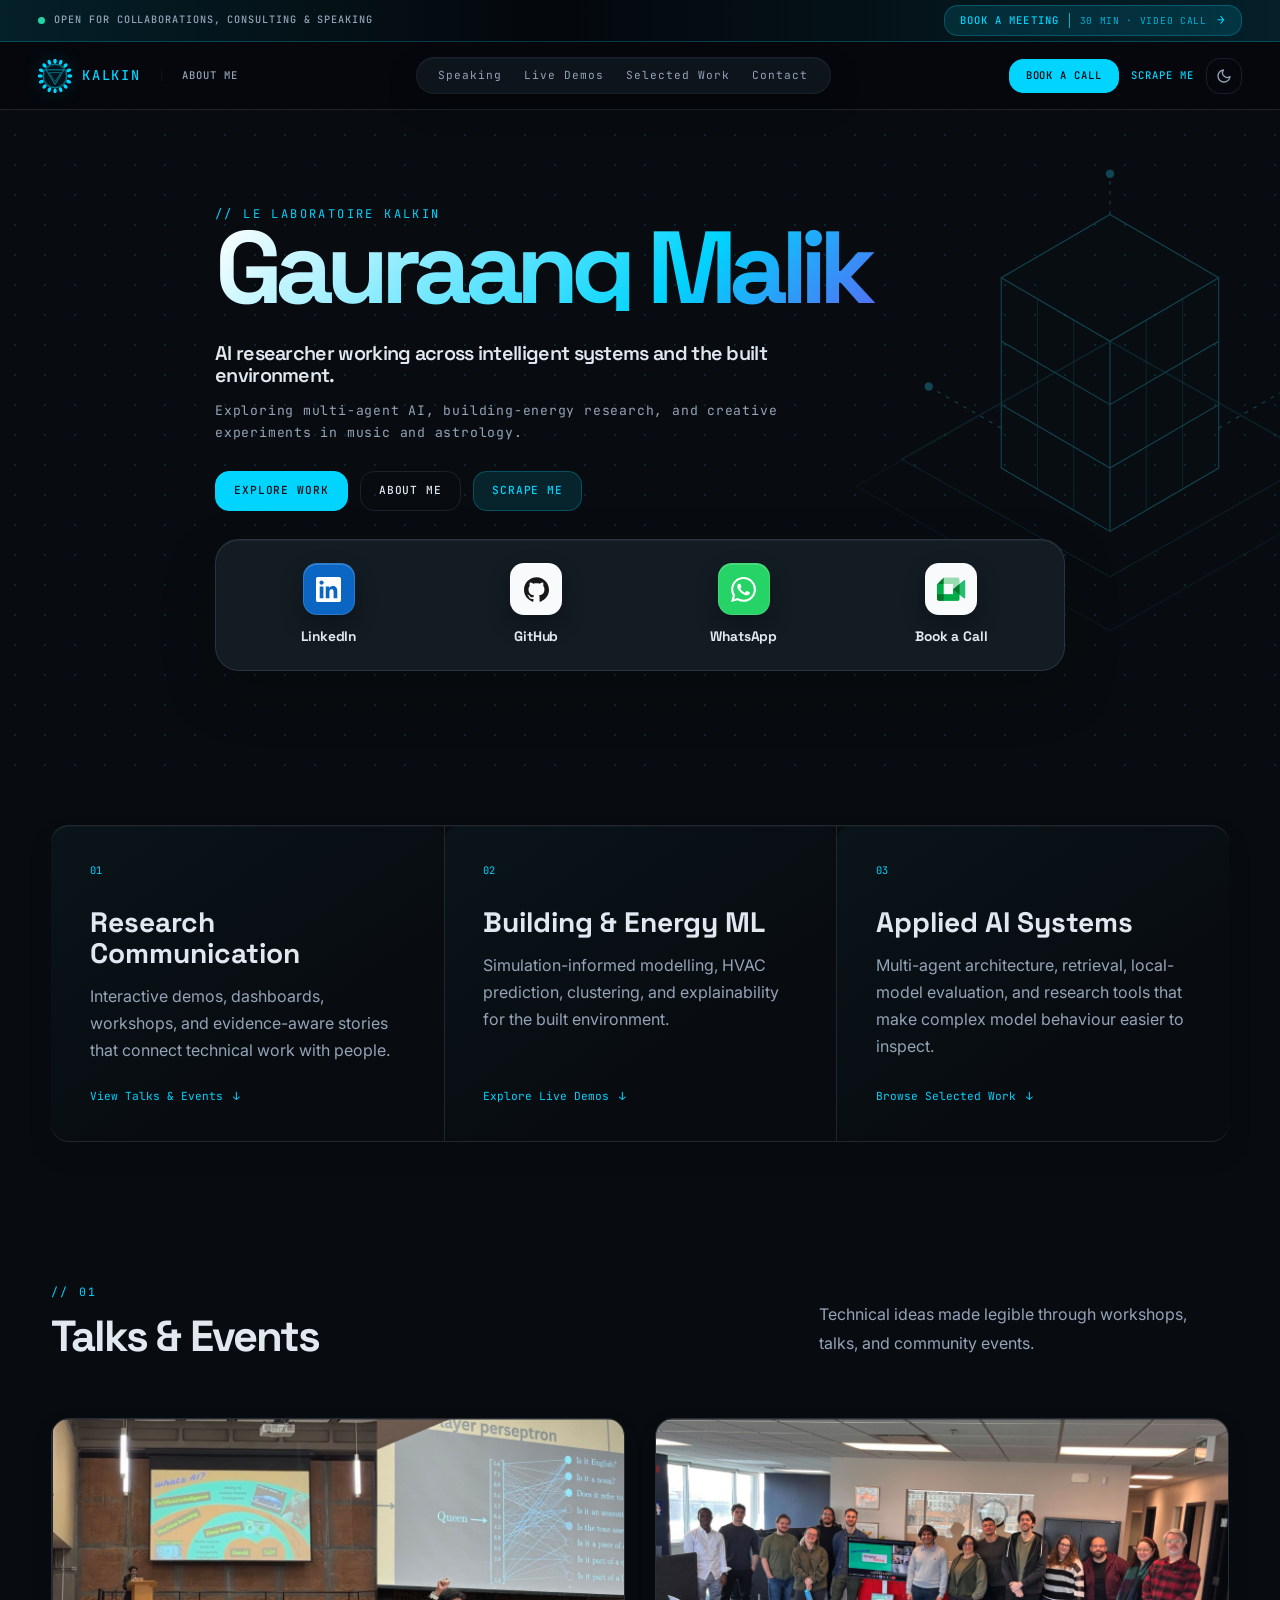
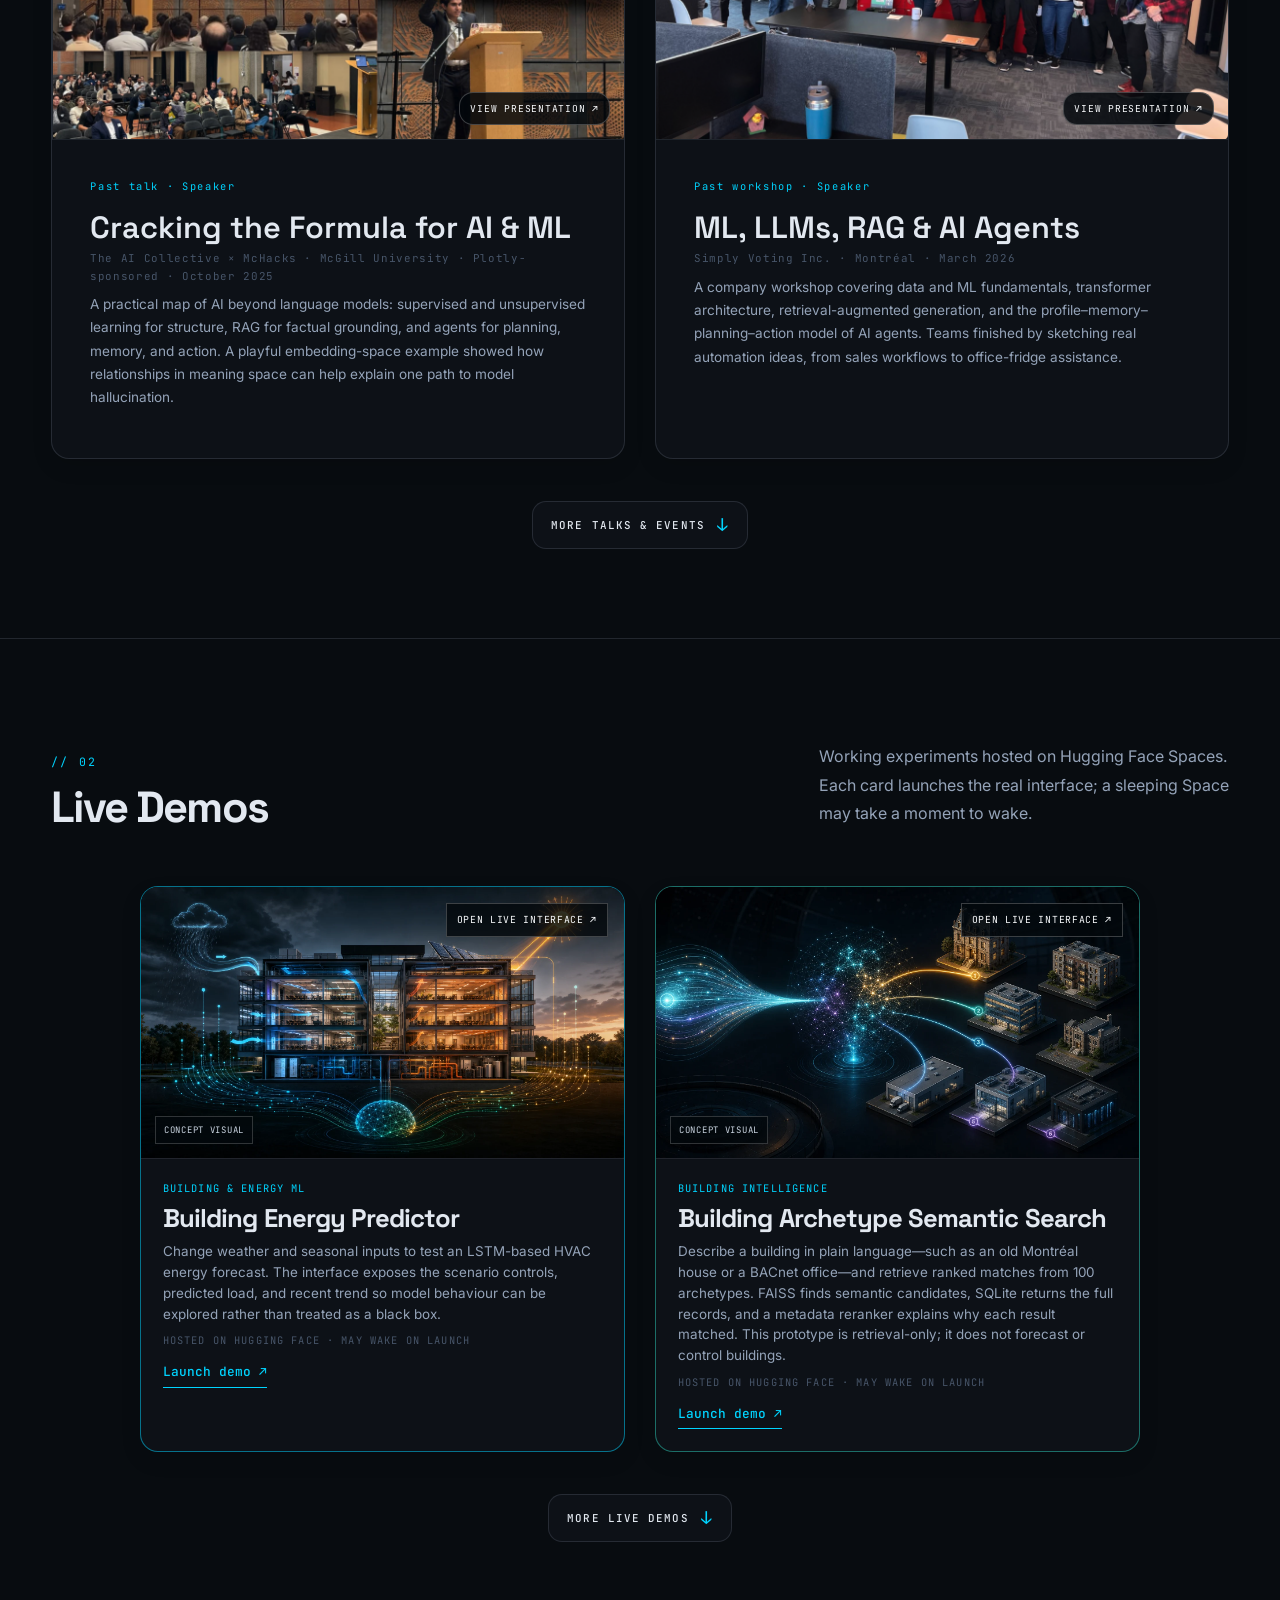
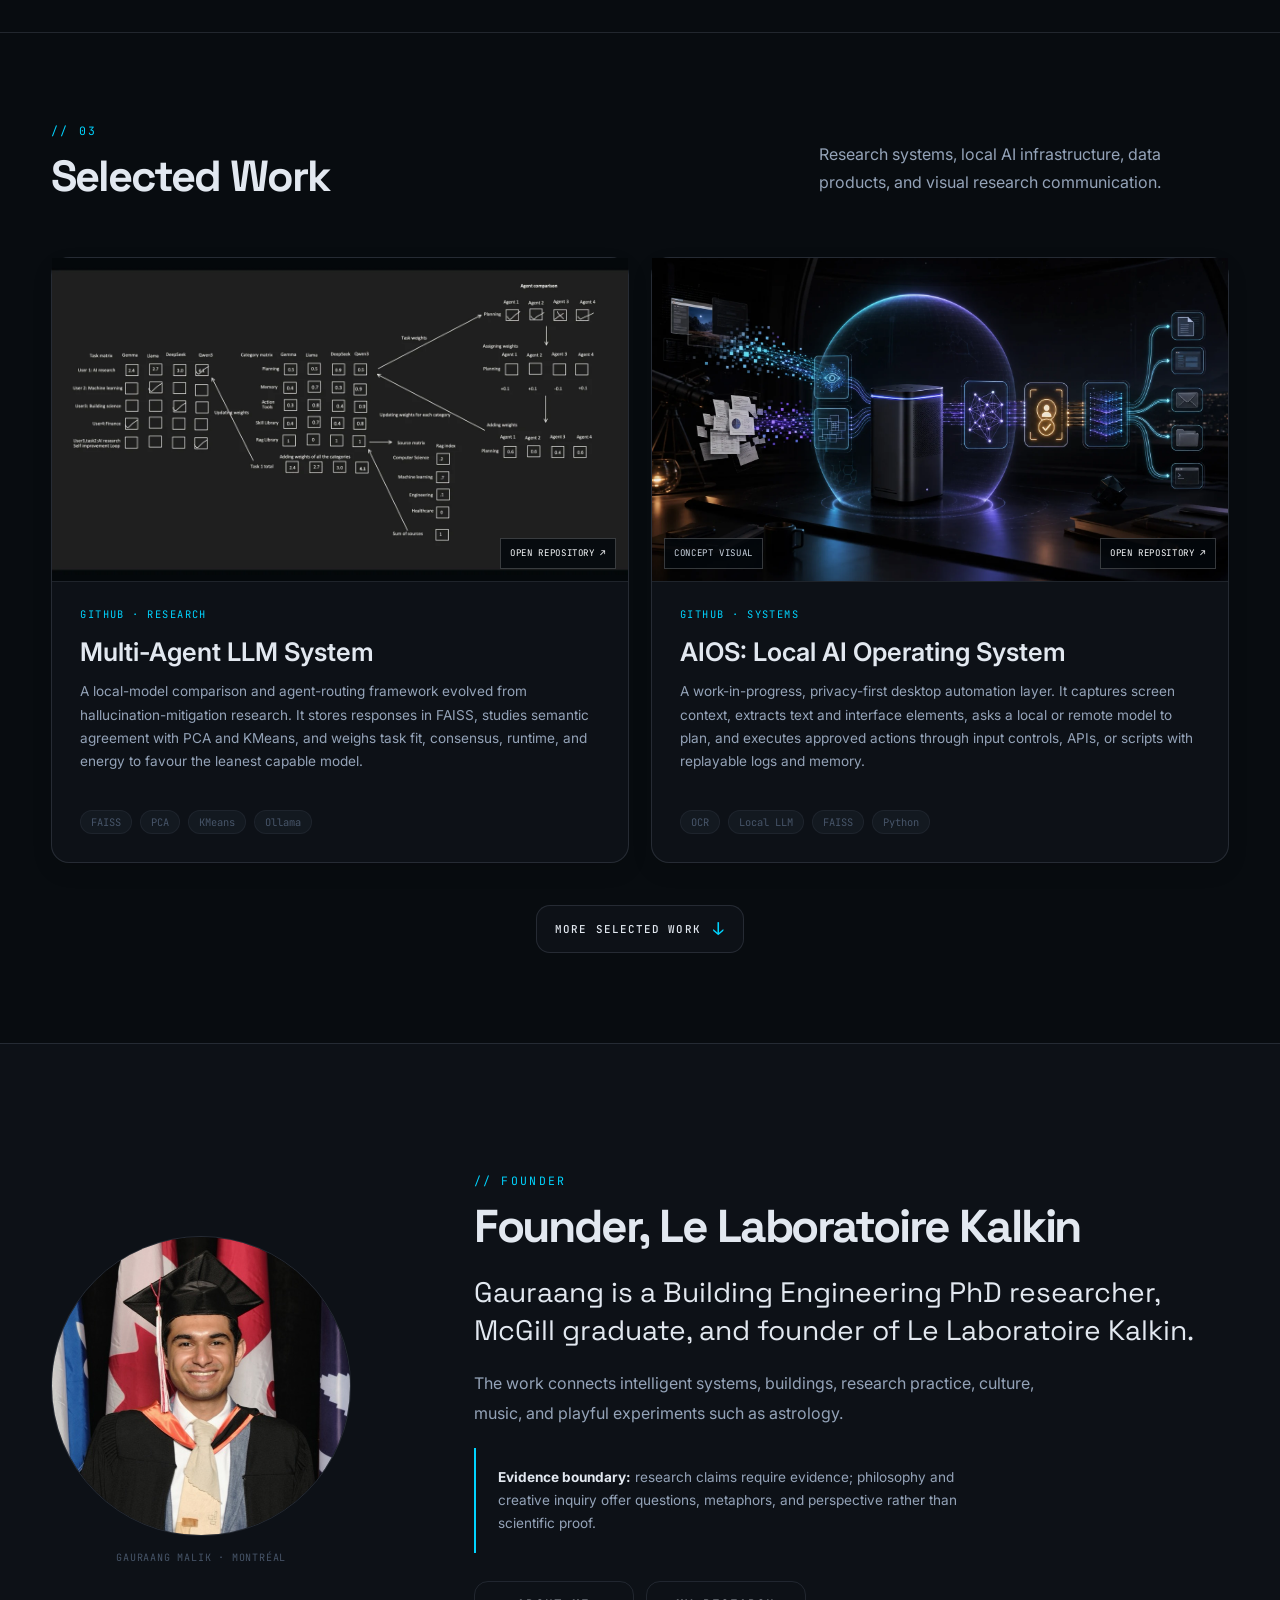
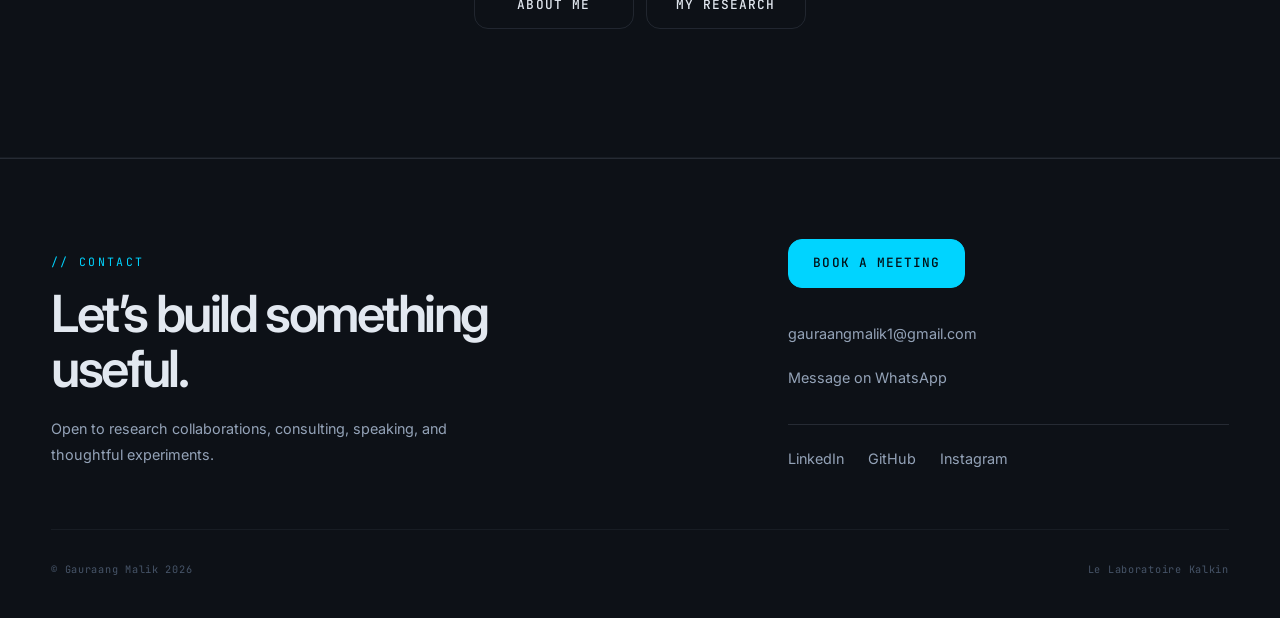
==== commit b38bb430: "Add lightweight visual depth and consistent rounded controls" ====
--- a/index.html
+++ b/index.html
@@ -29,7 +29,7 @@
     <meta property="twitter:image" content="https://gauraangmalikk.github.io/myportfolio/assets/img/gauraang-malik-social-card.png" />
     <meta property="twitter:image:alt" content="Gauraang Malik, AI researcher working across intelligent systems and the built environment." />
 
-    <link rel="stylesheet" href="./assets/css/styles.css?v=20261014r3" />
+    <link rel="stylesheet" href="./assets/css/styles.css?v=20261014r6" />
     <link rel="icon" type="image/svg+xml" href="./assets/img/favicon.svg" />
     <link rel="preconnect" href="https://fonts.googleapis.com" />
     <link rel="preconnect" href="https://fonts.gstatic.com" crossorigin />
@@ -126,11 +126,11 @@
           </div>
           <div class="talks__grid talks__grid--editorial" id="talks-grid" data-collection data-desktop-limit="2" data-mobile-limit="1" data-collection-name="Talks &amp; Events">
             <article class="talk-card" data-card-link="https://www.linkedin.com/posts/grauraang-malik_key-takeaways-from-thethe-ai-collective-ugcPost-7387285378489135104-tLOk" data-card-target="_blank" aria-label="Open Cracking the Formula for AI and ML event recap">
-              <div class="talk-card__media"><img src="./assets/img/presentations/talk-ai-ml-event.png" alt="Gauraang Malik presenting an AI and machine learning talk at McGill University" width="1176" height="658" loading="lazy" /><a class="talk-card__media-action" href="https://www.canva.com/design/DAG2MOxF0tY/-ZkPRPADrcql62Pn5y7KWg/view?utm_content=DAG2MOxF0tY&amp;utm_campaign=designshare&amp;utm_medium=embeds&amp;utm_source=link" target="_blank" rel="noopener noreferrer" aria-label="Open Lecture 1: ML and AI basics presentation in Canva">View presentation ↗</a></div>
+              <div class="talk-card__media"><img src="./assets/img/presentations/talk-ai-ml-event.webp" alt="Gauraang Malik presenting an AI and machine learning talk at McGill University" width="1176" height="658" loading="lazy" /><a class="talk-card__media-action" href="https://www.canva.com/design/DAG2MOxF0tY/-ZkPRPADrcql62Pn5y7KWg/view?utm_content=DAG2MOxF0tY&amp;utm_campaign=designshare&amp;utm_medium=embeds&amp;utm_source=link" target="_blank" rel="noopener noreferrer" aria-label="Open Lecture 1: ML and AI basics presentation in Canva">View presentation ↗</a></div>
               <div class="talk-card__info"><span class="talk-card__role">Past talk · Speaker</span><h3 class="talk-card__title">Cracking the Formula for AI &amp; ML</h3><p class="talk-card__meta">The AI Collective × McHacks · McGill University · Plotly-sponsored · October 2025</p><p class="talk-card__desc">A practical map of AI beyond language models: supervised and unsupervised learning for structure, RAG for factual grounding, and agents for planning, memory, and action. A playful embedding-space example showed how relationships in meaning space can help explain one path to model hallucination.</p></div>
             </article>
             <article class="talk-card" data-card-link="https://www.linkedin.com/posts/grauraang-malik_ai-machinelearning-agents-share-7436807416261971968-jL7W" data-card-target="_blank" aria-label="Open ML, LLMs, RAG and AI Agents workshop recap">
-              <div class="talk-card__media"><img src="./assets/img/presentations/talk-agents-workshop.png" alt="Participants at the Simply Voting machine learning and AI agents workshop in Montréal" width="1176" height="658" loading="lazy" /><a class="talk-card__media-action" href="https://www.canva.com/design/DAG-6E7-gLI/J33dBGe0SMn5nQ-Lu7XypA/view?utm_content=DAG-6E7-gLI&amp;utm_campaign=designshare&amp;utm_medium=embeds&amp;utm_source=link" target="_blank" rel="noopener noreferrer" aria-label="Open Simply Voting presentation in Canva">View presentation ↗</a></div>
+              <div class="talk-card__media"><img src="./assets/img/presentations/talk-agents-workshop.webp" alt="Participants at the Simply Voting machine learning and AI agents workshop in Montréal" width="1176" height="658" loading="lazy" /><a class="talk-card__media-action" href="https://www.canva.com/design/DAG-6E7-gLI/J33dBGe0SMn5nQ-Lu7XypA/view?utm_content=DAG-6E7-gLI&amp;utm_campaign=designshare&amp;utm_medium=embeds&amp;utm_source=link" target="_blank" rel="noopener noreferrer" aria-label="Open Simply Voting presentation in Canva">View presentation ↗</a></div>
               <div class="talk-card__info"><span class="talk-card__role">Past workshop · Speaker</span><h3 class="talk-card__title">ML, LLMs, RAG &amp; AI Agents</h3><p class="talk-card__meta">Simply Voting Inc. · Montréal · March 2026</p><p class="talk-card__desc">A company workshop covering data and ML fundamentals, transformer architecture, retrieval-augmented generation, and the profile–memory–planning–action model of AI agents. Teams finished by sketching real automation ideas, from sales workflows to office-fridge assistance.</p></div>
             </article>
             <article class="talk-card" data-card-link="https://www.youtube.com/watch?v=R3KzNU7KCt0" data-card-target="_blank" tabindex="0" role="link" aria-label="Watch How AI Could Help Buildings Manage Energy Demand on YouTube">
@@ -162,7 +162,7 @@
 
           <div class="demo-grid" id="demos-grid" data-collection data-desktop-limit="2" data-mobile-limit="1" data-collection-name="Live Demos">
             <a class="demo-card" href="https://huggingface.co/spaces/gauraang/myportfolio" target="_blank" rel="noopener noreferrer" aria-label="Launch Building Energy Predictor demo in a new tab">
-              <span class="demo-card__media"><img src="./assets/img/demos/building-energy-concept.webp" alt="Concept illustration of weather, HVAC, and thermal data flowing through a building-energy model" width="1664" height="936" loading="eager" /><span class="demo-card__visual-note">Concept visual</span></span>
+              <span class="demo-card__media"><img src="./assets/img/demos/building-energy-concept.webp" alt="Concept illustration of weather, HVAC, and thermal data flowing through a building-energy model" width="1664" height="936" loading="lazy" /><span class="demo-card__visual-note">Concept visual</span></span>
               <span class="demo-card__body">
                 <span class="demo-card__kicker">Building &amp; Energy ML</span>
                 <strong class="demo-card__title">Building Energy Predictor</strong>
@@ -287,9 +287,7 @@
             <p class="about__lead">Gauraang is a Building Engineering PhD researcher, McGill graduate, and founder of Le Laboratoire Kalkin.</p>
             <p>The work connects intelligent systems, buildings, research practice, culture, music, and playful experiments such as astrology.</p>
             <p class="about__boundary"><strong>Evidence boundary:</strong> research claims require evidence; philosophy and creative inquiry offer questions, metaphors, and perspective rather than scientific proof.</p>
-            <div class="about__actions" aria-label="Learn more about Gauraang Malik"><a href="./about/index.html" class="btn btn--primary">About Me <span aria-hidden="true">→</span></a><a href="./please-scrape-me/index.html" class="btn btn--outline">My Research <span aria-hidden="true">→</span></a></div>
-            <address class="about__contact"><a href="mailto:gauraangmalik1@gmail.com">gauraangmalik1@gmail.com</a><a href="https://wa.me/15145770030" target="_blank" rel="noopener noreferrer">WhatsApp</a><a href="https://www.linkedin.com/in/grauraang-malik/" target="_blank" rel="noopener noreferrer">LinkedIn</a></address>
-            <a href="./about/index.html" class="about__link">Founder profile &amp; CV <span aria-hidden="true">→</span></a>
+            <div class="about__actions" aria-label="Learn more about Gauraang Malik"><a href="./about/index.html" class="btn btn--outline">About Me</a><a href="./please-scrape-me/index.html" class="btn btn--outline">My Research</a></div>
           </div>
         </div>
       </section>
@@ -307,11 +305,15 @@
         </div>
       </section>
 
-      <footer class="footer" id="contact">
+      <footer class="footer footer--streamlined" id="contact">
         <div class="container">
           <div class="footer__inner">
-            <div><span class="section-label">// Contact</span><h2 class="footer__headline">Let’s build something useful.</h2><p class="footer__tagline">Open to research collaborations, consulting, speaking, and thoughtful experiments.</p><div class="footer__cta"><a href="https://calendly.com/gauraangmalik1/30min?back=1&amp;month=2026-09&amp;date=2026-09-29" target="_blank" rel="noopener noreferrer" class="btn btn--primary">Book a Meeting</a><a href="mailto:gauraangmalik1@gmail.com" class="btn btn--outline">Send an Email</a><a href="https://wa.me/15145770030" target="_blank" rel="noopener noreferrer" class="btn btn--quiet">WhatsApp</a></div></div>
-            <div class="footer__links"><div class="footer__links-col"><h3>Email</h3><a href="mailto:gauraangmalik1@gmail.com">gauraangmalik1@gmail.com</a></div><div class="footer__links-col"><h3>Social</h3><a href="https://www.instagram.com/gauraangmalik_/" target="_blank" rel="noopener noreferrer">Instagram</a><a href="https://www.linkedin.com/in/grauraang-malik/" target="_blank" rel="noopener noreferrer">LinkedIn</a><a href="https://github.com/GauraangMalikk" target="_blank" rel="noopener noreferrer">GitHub</a></div></div>
+            <div class="footer__invitation"><span class="section-label">// Contact</span><h2 class="footer__headline">Let’s build something useful.</h2><p class="footer__tagline">Open to research collaborations, consulting, speaking, and thoughtful experiments.</p></div>
+            <div class="footer__connect">
+              <a href="https://calendly.com/gauraangmalik1/30min?back=1&amp;month=2026-09&amp;date=2026-09-29" target="_blank" rel="noopener noreferrer" class="btn btn--primary">Book a Meeting</a>
+              <address class="footer__direct"><a href="mailto:gauraangmalik1@gmail.com">gauraangmalik1@gmail.com</a><a href="https://wa.me/15145770030" target="_blank" rel="noopener noreferrer">Message on WhatsApp</a></address>
+              <nav class="footer__social" aria-label="Social profiles"><a href="https://www.linkedin.com/in/grauraang-malik/" target="_blank" rel="noopener noreferrer">LinkedIn</a><a href="https://github.com/GauraangMalikk" target="_blank" rel="noopener noreferrer">GitHub</a><a href="https://www.instagram.com/gauraangmalik_/" target="_blank" rel="noopener noreferrer">Instagram</a></nav>
+            </div>
           </div>
           <div class="footer__bottom"><span>&copy; Gauraang Malik 2026</span><span>Le Laboratoire Kalkin</span></div>
         </div>
--- a/assets/css/styles.css
+++ b/assets/css/styles.css
@@ -36,6 +36,7 @@
   --radius-sm:     6px;
   --radius-md:     12px;
   --radius-lg:     20px;
+  --radius-button: 14px;
 
   --shadow-card:   0 0 24px rgba(0, 212, 255, 0.06);
   --shadow-glow:   0 0 40px rgba(0, 212, 255, 0.18);
@@ -461,7 +462,7 @@
   align-items: center;
   gap: 8px;
   padding: 12px 28px;
-  border-radius: var(--radius-md);
+  border-radius: 14px;
   font-family: var(--font-mono);
   font-size: 0.8rem;
   letter-spacing: 0.06em;
@@ -2205,7 +2206,7 @@
   align-items: center;
   justify-content: center;
   padding: 10px 18px;
-  border-radius: 0;
+  border-radius: 14px;
   font-family: var(--font-mono);
   font-size: .7rem;
   font-weight: 500;
@@ -2328,6 +2329,7 @@
   margin-top: clamp(28px, 4vw, 42px);
 }
 .collection-toggle__button {
+  border-radius: 14px;
   display: inline-flex;
   align-items: center;
   justify-content: center;
@@ -2369,9 +2371,26 @@
 
 .portfolio-refresh .about__actions .btn {
   min-height: 48px;
+  min-width: 160px;
   padding: 13px 24px;
   font-size: .8rem;
 }
+
+.profile-link {
+  display: inline-flex;
+  align-items: center;
+  justify-content: center;
+  min-height: 48px;
+  padding: 10px 12px;
+  color: var(--text-primary);
+  text-decoration: underline;
+  text-decoration-color: var(--border-mid);
+  text-underline-offset: 6px;
+  font-size: .9rem;
+}
+.profile-link:hover { color: var(--cyan); text-decoration-color: currentColor; }
+.profile-link:focus-visible,
+.btn:focus-visible { outline: 2px solid var(--cyan); outline-offset: 4px; border-radius: 14px; }
 
 .demo-card {
   min-width: 0;
@@ -2726,11 +2745,12 @@
 .about__portrait a:hover img { transform: scale(1.015); }
 .about__portrait figcaption { margin-top: 14px; font-family: var(--font-mono); font-size: .63rem; color: var(--text-dim); letter-spacing: .08em; text-align: center; text-transform: uppercase; }
 .portfolio-refresh .about__text { padding: 0; }
-.portfolio-refresh .about__text .section-title { margin-bottom: 34px; font-size: clamp(2.5rem, 5vw, 5rem); }
+.portfolio-refresh .about__text .section-title { margin-bottom: 24px; font-size: clamp(2rem, 3.6vw, 3.5rem); }
 .portfolio-refresh .about__text p { max-width: 58ch; margin-bottom: 20px; color: var(--text-muted); font-size: 1rem; line-height: 1.82; }
 .portfolio-refresh .about__text .about__lead { color: var(--text-primary); font-family: var(--font-display); font-size: clamp(1.28rem, 2.2vw, 1.8rem); line-height: 1.35; }
 .portfolio-refresh .about__boundary { padding: 18px 0 18px 22px; border-left: 2px solid var(--cyan); }
 .portfolio-refresh .about__boundary strong { color: var(--text-primary); }
+.portfolio-refresh .about__text .about__boundary { font-size: .85rem; line-height: 1.7; }
 .about__contact,
 .founder-contact {
   display: flex;
@@ -2766,6 +2786,34 @@
 .portfolio-refresh .footer__headline { max-width: 750px; font-size: clamp(2.5rem, 6vw, 5.5rem); letter-spacing: -.05em; line-height: .95; }
 .portfolio-refresh .footer__links-col h3 { margin-bottom: 15px; font-family: var(--font-mono); font-size: .64rem; color: var(--text-dim); letter-spacing: .1em; text-transform: uppercase; }
 .portfolio-refresh .footer__bottom { font-family: var(--font-mono); font-size: .64rem; letter-spacing: .07em; }
+
+.footer--streamlined .footer__inner {
+  grid-template-columns: minmax(0, 1.5fr) minmax(280px, 1fr);
+  align-items: center;
+  gap: clamp(36px, 6vw, 80px);
+  margin-bottom: 48px;
+}
+.portfolio-refresh .footer--streamlined .footer__headline {
+  max-width: 15ch;
+  font-size: clamp(2.2rem, 4vw, 4rem);
+  line-height: 1.08;
+  margin-bottom: 20px;
+}
+.footer--streamlined .footer__tagline { max-width: 48ch; line-height: 1.75; margin-bottom: 0; }
+.footer__connect { display: flex; flex-direction: column; align-items: flex-start; gap: 24px; min-width: 0; }
+.footer__connect > .btn { min-height: 48px; padding: 13px 24px; font-size: .8rem; }
+.footer__direct { display: flex; flex-direction: column; font-style: normal; }
+.footer__direct a,
+.footer__social a { display: inline-flex; align-items: center; min-height: 44px; color: var(--text-muted); font-size: .9rem; overflow-wrap: anywhere; }
+.footer__direct a:hover,
+.footer__social a:hover { color: var(--cyan); }
+.footer__direct a:focus-visible,
+.footer__social a:focus-visible { outline: 2px solid var(--cyan); outline-offset: 4px; border-radius: 4px; }
+.footer__social { display: flex; flex-wrap: wrap; gap: 8px 24px; border-top: 1px solid var(--editorial-line); padding-top: 12px; width: 100%; }
+@media (max-width: 800px) {
+  .footer--streamlined .footer__inner { grid-template-columns: 1fr; gap: 32px; }
+  .footer__connect { align-items: stretch; }
+}
 
 html:not(.js) .portfolio-refresh .navbar {
   position: static;
@@ -3545,3 +3593,84 @@
 .talk-card__media-action:hover,
 .talk-card__media-action:focus-visible { border-color: var(--cyan); color: var(--cyan); }
 .talk-card__media-action:focus-visible { outline: 2px solid var(--cyan); outline-offset: 3px; }
+
+/* One corner treatment for buttons and button-style links on every page. */
+button,
+#theme-toggle,
+.btn,
+.portfolio-refresh .btn,
+.collection-toggle__button,
+.navbar__hamburger,
+.navbar__book,
+.nav-overlay .navbar__link--book,
+.bookbar__cta,
+.navbar__utility-link--research,
+.talk-card__media-action,
+.canva-loader__btn,
+.booking-modal__close,
+.skip-link {
+  border-radius: var(--radius-button);
+}
+
+/* Lightweight depth: static vector geometry, no render loop or 3D runtime. */
+.portfolio-refresh .hero::before,
+.portfolio-refresh .navbar__logo-image,
+.portfolio-refresh .navbar__logo img,
+.portfolio-refresh .hero__scroll,
+.portfolio-refresh .module-card__status-dot,
+.portfolio-refresh .bookbar__pulse { animation: none; }
+
+.portfolio-refresh .hero--editorial::after {
+  content: "";
+  display: block;
+  position: absolute;
+  inset: 0;
+  background: url("../img/lab-depth.svg") right -120px center / 580px auto no-repeat;
+  opacity: .3;
+  pointer-events: none;
+  z-index: 0;
+}
+.portfolio-refresh .hero__social {
+  background: #131b23;
+  backdrop-filter: none;
+  -webkit-backdrop-filter: none;
+}
+[data-theme="light"] .portfolio-refresh .hero__social { background: #f7fafc; }
+.portfolio-refresh .capabilities__strip {
+  border-radius: 18px;
+  box-shadow: 0 12px 28px rgba(0, 0, 0, .08), inset 0 1px rgba(255, 255, 255, .04);
+}
+.portfolio-refresh .capability-link {
+  border-radius: 14px;
+  background-image: linear-gradient(145deg, rgba(39, 201, 238, .045), transparent 65%);
+  transition: transform .2s ease, background-color .2s ease;
+}
+.portfolio-refresh .talk-card,
+.portfolio-refresh .demo-card,
+.portfolio-refresh .project-card {
+  border-radius: 18px;
+  box-shadow: 0 8px 20px rgba(0, 0, 0, .12), inset 0 1px rgba(255, 255, 255, .04);
+  transition: transform .2s ease, border-color .2s ease;
+}
+.portfolio-refresh .talk-card:focus-within,
+.portfolio-refresh .demo-card:focus-visible,
+.portfolio-refresh .project-card:focus-within { border-color: var(--cyan); }
+@media (hover: hover) and (pointer: fine) and (prefers-reduced-motion: no-preference) {
+  .portfolio-refresh .capability-link:hover,
+  .portfolio-refresh .talk-card:hover,
+  .portfolio-refresh .demo-card:hover,
+  .portfolio-refresh .project-card:hover { transform: translateY(-3px); }
+}
+@media (max-width: 800px) {
+  .portfolio-refresh .hero--editorial::after {
+    background-size: 360px auto;
+    background-position: right -165px top 65px;
+    opacity: .16;
+  }
+}
+@media (prefers-reduced-motion: reduce) {
+  .portfolio-refresh .capability-link,
+  .portfolio-refresh .talk-card,
+  .portfolio-refresh .demo-card,
+  .portfolio-refresh .project-card { transition: none; transform: none; }
+}
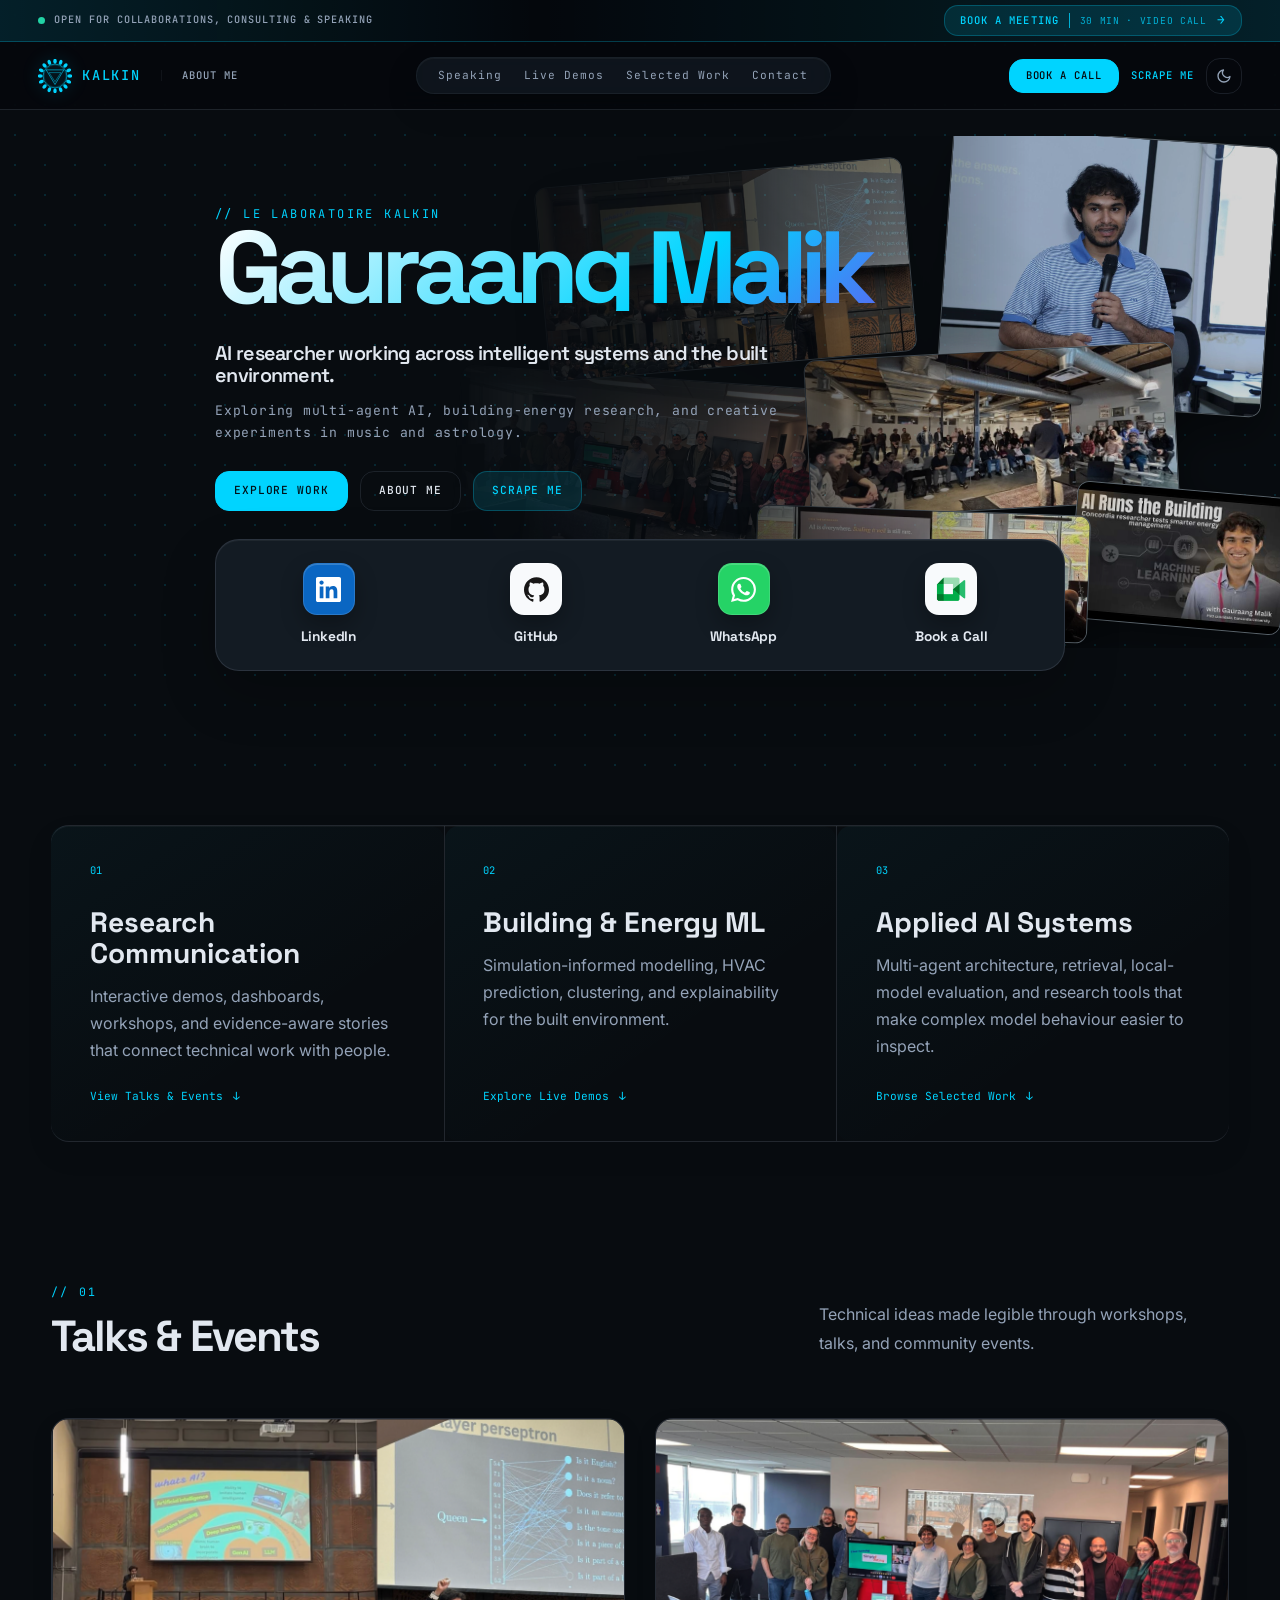
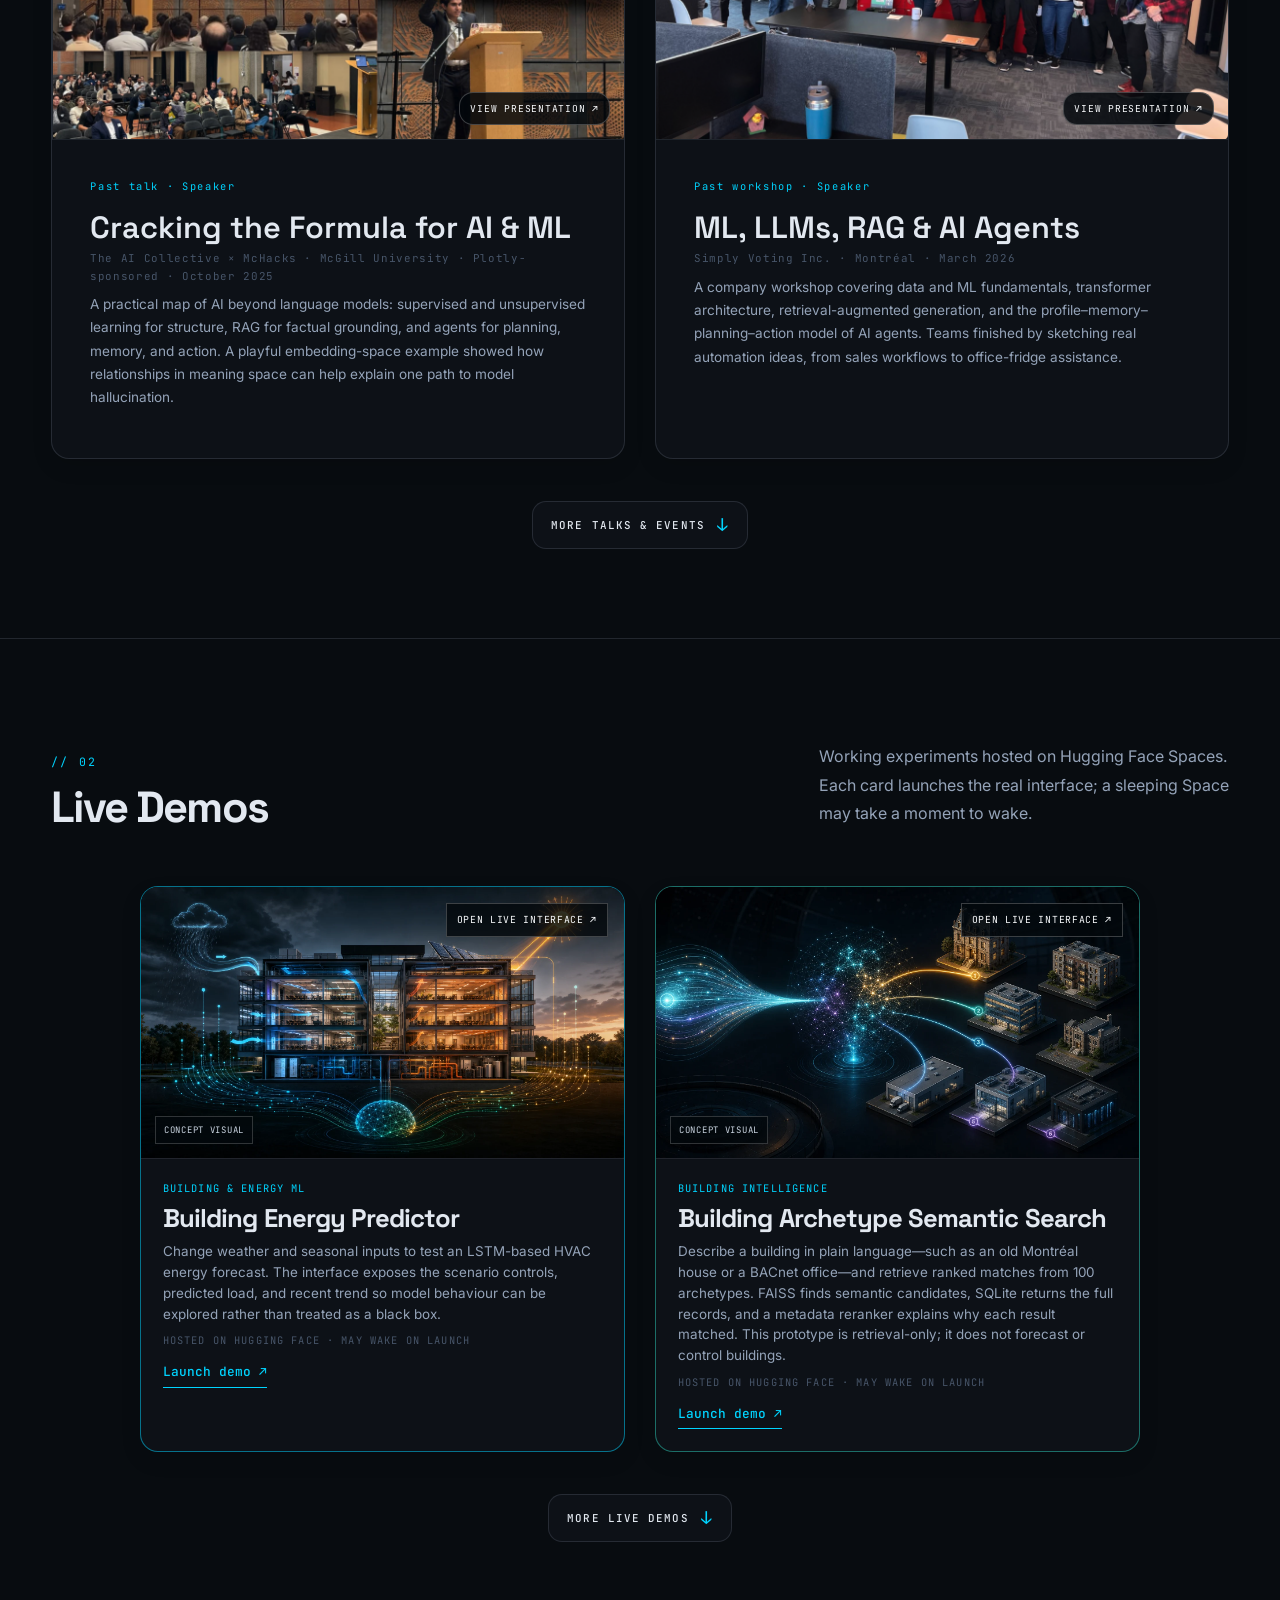
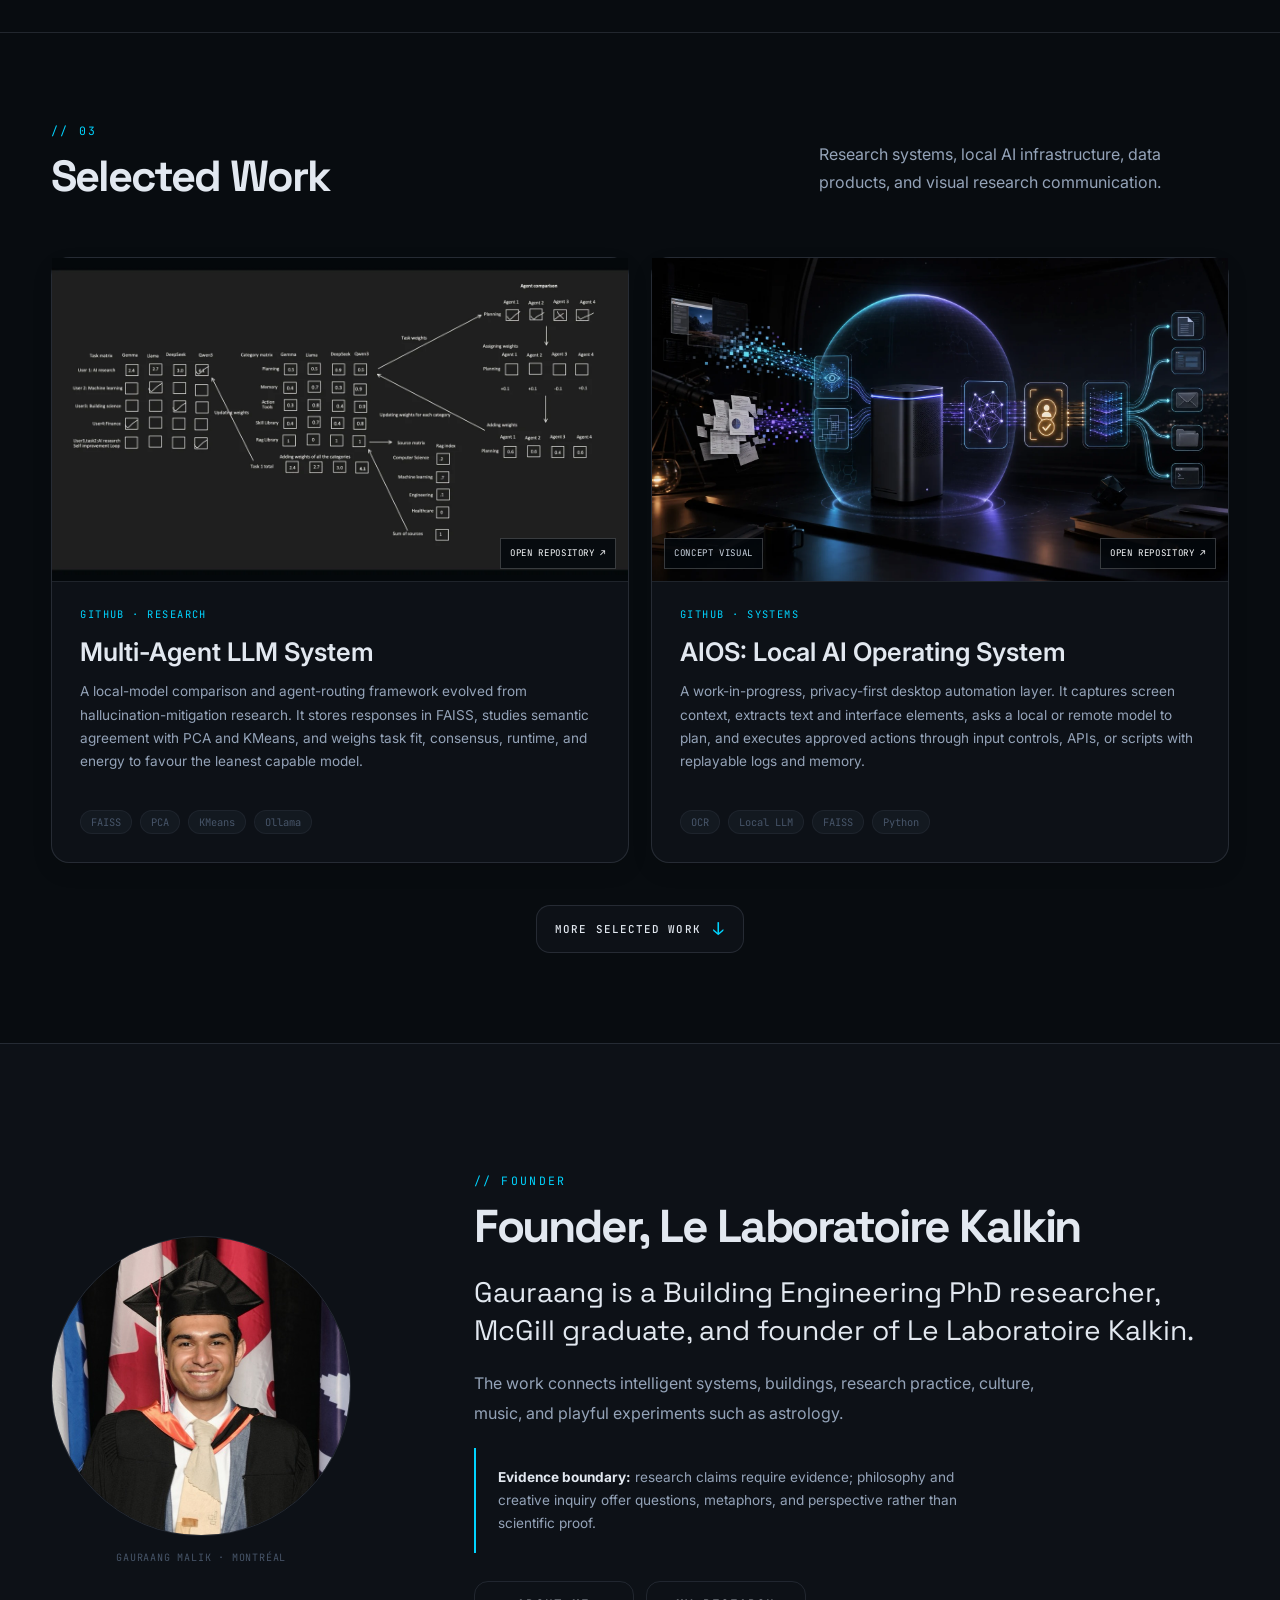
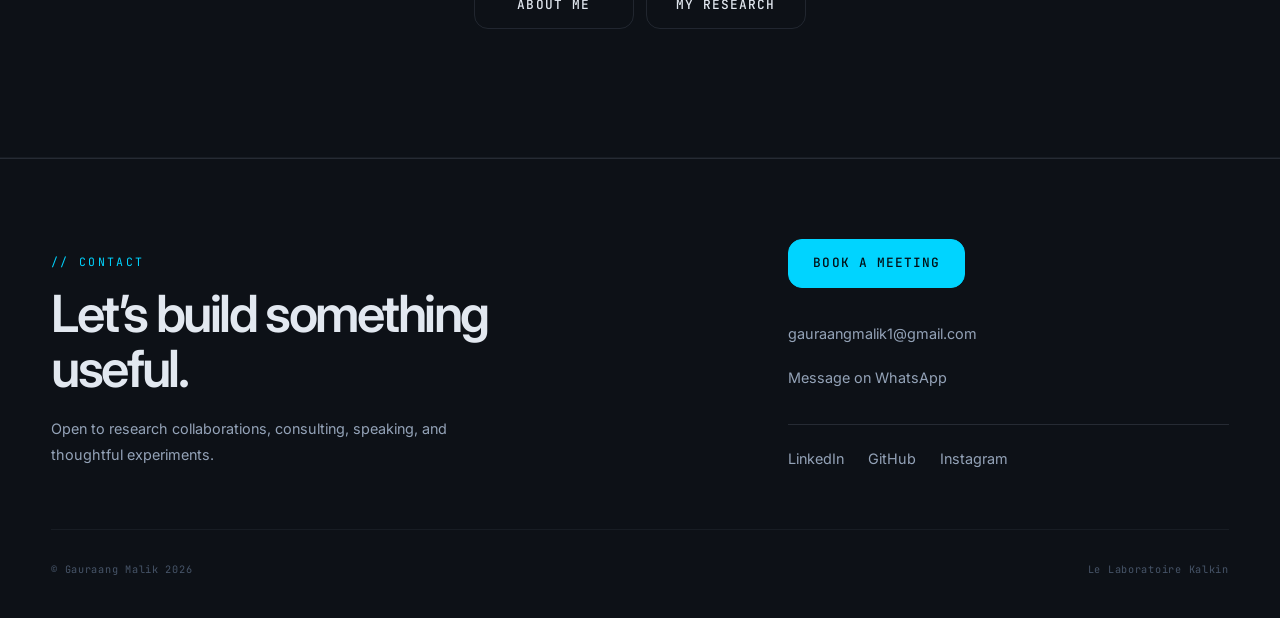
==== commit 7a169dc8: "Use event photos as responsive hero backdrop" ====
--- a/index.html
+++ b/index.html
@@ -29,7 +29,7 @@
     <meta property="twitter:image" content="https://gauraangmalikk.github.io/myportfolio/assets/img/gauraang-malik-social-card.png" />
     <meta property="twitter:image:alt" content="Gauraang Malik, AI researcher working across intelligent systems and the built environment." />
 
-    <link rel="stylesheet" href="./assets/css/styles.css?v=20261014r6" />
+    <link rel="stylesheet" href="./assets/css/styles.css?v=20261021r7" />
     <link rel="icon" type="image/svg+xml" href="./assets/img/favicon.svg" />
     <link rel="preconnect" href="https://fonts.googleapis.com" />
     <link rel="preconnect" href="https://fonts.gstatic.com" crossorigin />
@@ -92,6 +92,14 @@
           <h1 class="hero__name">Gauraang Malik</h1>
           <p class="hero__tagline">AI researcher working across intelligent systems and the built environment.</p>
           <p class="hero__sub">Exploring multi-agent AI, building-energy research, and creative experiments in music and astrology.</p>
+          <div class="hero__collage" aria-hidden="true">
+            <figure class="hero__collage-photo hero__collage-photo--talk"><img src="./assets/img/presentations/talk-ai-ml-event.webp" alt="" width="1176" height="658" /></figure>
+            <figure class="hero__collage-photo hero__collage-photo--workshop"><img src="./assets/img/presentations/talk-agents-workshop.webp" alt="" width="1176" height="658" /></figure>
+            <figure class="hero__collage-photo hero__collage-photo--video"><img src="./assets/img/presentations/ai-buildings-energy-demand-youtube.jpg" alt="" width="480" height="360" /></figure>
+            <figure class="hero__collage-photo hero__collage-photo--devday"><img src="./assets/img/presentations/ai-dev-day-india-2026.jpg" alt="" width="1280" height="853" /></figure>
+            <figure class="hero__collage-photo hero__collage-photo--meetup"><img src="./assets/img/presentations/ai-collective-deck-linkedin.webp" alt="" width="800" height="450" /></figure>
+            <figure class="hero__collage-photo hero__collage-photo--everyday"><img src="./assets/img/presentations/everyday-data-scientists-linkedin.webp" alt="" width="800" height="450" /></figure>
+          </div>
           <div class="hero__cta" aria-label="Primary actions">
             <a href="#projects" class="btn btn--primary">Explore Work</a>
             <a href="./about/index.html" class="btn btn--outline">About Me</a>
--- a/assets/css/styles.css
+++ b/assets/css/styles.css
@@ -3612,7 +3612,7 @@
   border-radius: var(--radius-button);
 }
 
-/* Lightweight depth: static vector geometry, no render loop or 3D runtime. */
+/* A quiet hero gallery built from the six Talks & Events images. */
 .portfolio-refresh .hero::before,
 .portfolio-refresh .navbar__logo-image,
 .portfolio-refresh .navbar__logo img,
@@ -3620,15 +3620,113 @@
 .portfolio-refresh .module-card__status-dot,
 .portfolio-refresh .bookbar__pulse { animation: none; }
 
-.portfolio-refresh .hero--editorial::after {
-  content: "";
-  display: block;
+.portfolio-refresh .hero__copy { position: static; }
+.portfolio-refresh .hero__copy > :not(.hero__collage) { position: relative; z-index: 2; }
+.portfolio-refresh .hero__collage {
   position: absolute;
-  inset: 0;
-  background: url("../img/lab-depth.svg") right -120px center / 580px auto no-repeat;
-  opacity: .3;
+  top: calc(var(--nav-height) + 26px);
+  right: max(-24px, calc((100vw - 1540px) / 2));
+  width: min(67vw, 880px);
+  height: min(40vw, 530px);
+  min-height: 420px;
   pointer-events: none;
   z-index: 0;
+  -webkit-mask-image: linear-gradient(90deg, transparent, rgba(0, 0, 0, .24) 32%, #000 68%);
+  mask-image: linear-gradient(90deg, transparent, rgba(0, 0, 0, .24) 32%, #000 68%);
+}
+.portfolio-refresh .hero__collage-photo {
+  position: absolute;
+  overflow: hidden;
+  border: 1px solid rgba(230, 244, 250, .32);
+  border-radius: 12px;
+  background: var(--bg-elevated);
+  box-shadow: 0 18px 45px rgba(0, 0, 0, .38);
+}
+.portfolio-refresh .hero__collage-photo img {
+  width: 100%;
+  height: 100%;
+  object-fit: cover;
+  filter: saturate(.88) brightness(.83);
+}
+.portfolio-refresh .hero__collage-photo--talk { left: 11%; top: 7%; width: 43%; height: 38%; transform: rotate(-5deg); z-index: 2; }
+.portfolio-refresh .hero__collage-photo--workshop { left: 1%; top: 47%; width: 44%; height: 37%; transform: rotate(4deg); z-index: 1; }
+.portfolio-refresh .hero__collage-photo--video { left: 73%; top: 69%; width: 25%; height: 27%; transform: rotate(5deg); z-index: 5; }
+.portfolio-refresh .hero__collage-photo--devday { left: 58%; top: 0; width: 38%; height: 53%; transform: rotate(4deg); z-index: 3; }
+.portfolio-refresh .hero__collage-photo--meetup { left: 42%; top: 42%; width: 43%; height: 31%; transform: rotate(-3deg); z-index: 4; }
+.portfolio-refresh .hero__collage-photo--everyday { left: 36%; top: 73%; width: 39%; height: 25%; transform: rotate(2deg); z-index: 6; }
+.portfolio-refresh .hero__collage-photo--devday img { object-position: 46% center; }
+.portfolio-refresh .hero__collage-photo--video img { object-position: 65% center; }
+[data-theme="light"] .portfolio-refresh .hero__collage-photo img { filter: saturate(.9) brightness(.94); }
+[data-theme="light"] .portfolio-refresh .hero__name {
+  background: linear-gradient(135deg, #0f172a, #0369a1 65%, #5b21b6);
+  -webkit-background-clip: text;
+  background-clip: text;
+}
+
+@media (max-width: 800px) {
+  .portfolio-refresh .hero__collage {
+    position: absolute;
+    inset: calc(var(--nav-height) + 8px) 0 0;
+    width: 100%;
+    height: auto;
+    min-height: 0;
+    margin: 0;
+    opacity: .58;
+    -webkit-mask-image: linear-gradient(180deg, #000 0%, #000 66%, transparent 100%);
+    mask-image: linear-gradient(180deg, #000 0%, #000 66%, transparent 100%);
+  }
+  .portfolio-refresh .hero__collage-photo {
+    position: absolute;
+    border: 0;
+    border-radius: 8px;
+    box-shadow: none;
+  }
+  .portfolio-refresh .hero__collage-photo img { filter: saturate(.75) brightness(.78); }
+  .portfolio-refresh .hero--editorial::after {
+    content: "";
+    display: block;
+    position: absolute;
+    inset: 0;
+    z-index: 1;
+    pointer-events: none;
+    background:
+      linear-gradient(90deg, rgba(8, 12, 16, .66), rgba(8, 12, 16, .45)),
+      linear-gradient(180deg, transparent, rgba(8, 12, 16, .3) 60%, var(--bg-base));
+  }
+  .portfolio-refresh .hero__tagline,
+  .portfolio-refresh .hero__sub { text-shadow: 0 2px 14px rgba(0, 0, 0, .9); }
+  [data-theme="light"] .portfolio-refresh .hero__collage { opacity: .42; }
+  [data-theme="light"] .portfolio-refresh .hero--editorial::after {
+    background: linear-gradient(90deg, rgba(248, 250, 252, .75), rgba(248, 250, 252, .54));
+  }
+  [data-theme="light"] .portfolio-refresh .hero__tagline,
+  [data-theme="light"] .portfolio-refresh .hero__sub { text-shadow: none; }
+}
+@media (max-width: 600px) {
+  .portfolio-refresh .hero__collage {
+    opacity: .68;
+    -webkit-mask-image: linear-gradient(180deg, #000 0%, #000 62%, transparent 100%);
+    mask-image: linear-gradient(180deg, #000 0%, #000 62%, transparent 100%);
+  }
+  .portfolio-refresh .hero__collage-photo--talk { left: -9%; top: 5%; width: 73%; height: 27%; transform: rotate(-6deg); z-index: 2; }
+  .portfolio-refresh .hero__collage-photo--workshop { left: -15%; top: 34%; width: 68%; height: 26%; transform: rotate(4deg); z-index: 1; }
+  .portfolio-refresh .hero__collage-photo--video { left: 55%; top: 64%; width: 54%; height: 25%; transform: rotate(5deg); z-index: 6; }
+  .portfolio-refresh .hero__collage-photo--devday { left: 53%; top: 0; width: 56%; height: 38%; transform: rotate(5deg); z-index: 4; }
+  .portfolio-refresh .hero__collage-photo--meetup { left: 34%; top: 37%; width: 78%; height: 27%; transform: rotate(-5deg); z-index: 3; }
+  .portfolio-refresh .hero__collage-photo--everyday { left: -10%; top: 61%; width: 70%; height: 25%; transform: rotate(-4deg); z-index: 5; }
+  .portfolio-refresh #services { padding-block: 20px; }
+  .portfolio-refresh .capability-link { padding: 20px 20px 18px; }
+  .portfolio-refresh .capabilities__strip h3 {
+    margin-top: 10px;
+    font-size: clamp(1.22rem, 5.1vw, 1.45rem);
+    line-height: 1.18;
+  }
+  .portfolio-refresh .capabilities__strip p {
+    margin-top: 8px;
+    font-size: .9rem;
+    line-height: 1.48;
+  }
+  .portfolio-refresh .capability-link__destination { padding-top: 14px; }
 }
 .portfolio-refresh .hero__social {
   background: #131b23;
@@ -3661,13 +3759,6 @@
   .portfolio-refresh .demo-card:hover,
   .portfolio-refresh .project-card:hover { transform: translateY(-3px); }
 }
-@media (max-width: 800px) {
-  .portfolio-refresh .hero--editorial::after {
-    background-size: 360px auto;
-    background-position: right -165px top 65px;
-    opacity: .16;
-  }
-}
 @media (prefers-reduced-motion: reduce) {
   .portfolio-refresh .capability-link,
   .portfolio-refresh .talk-card,
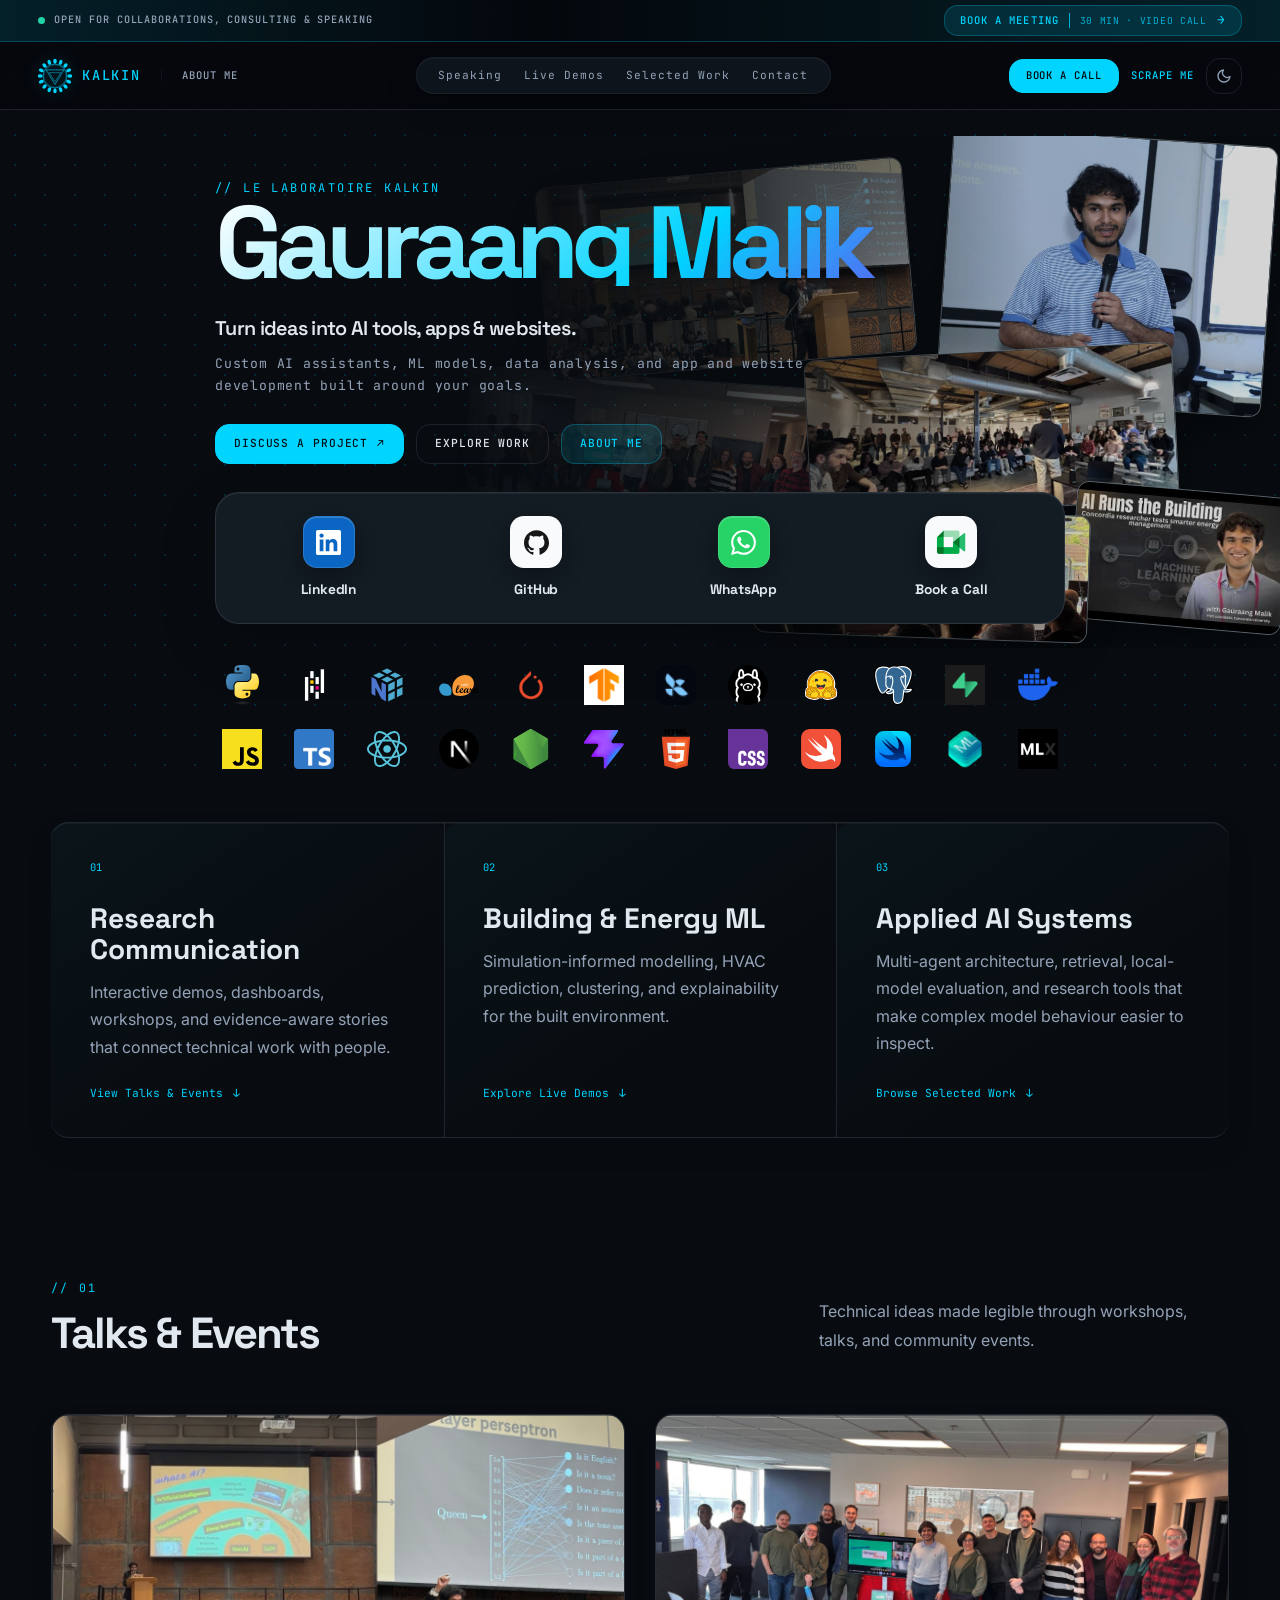
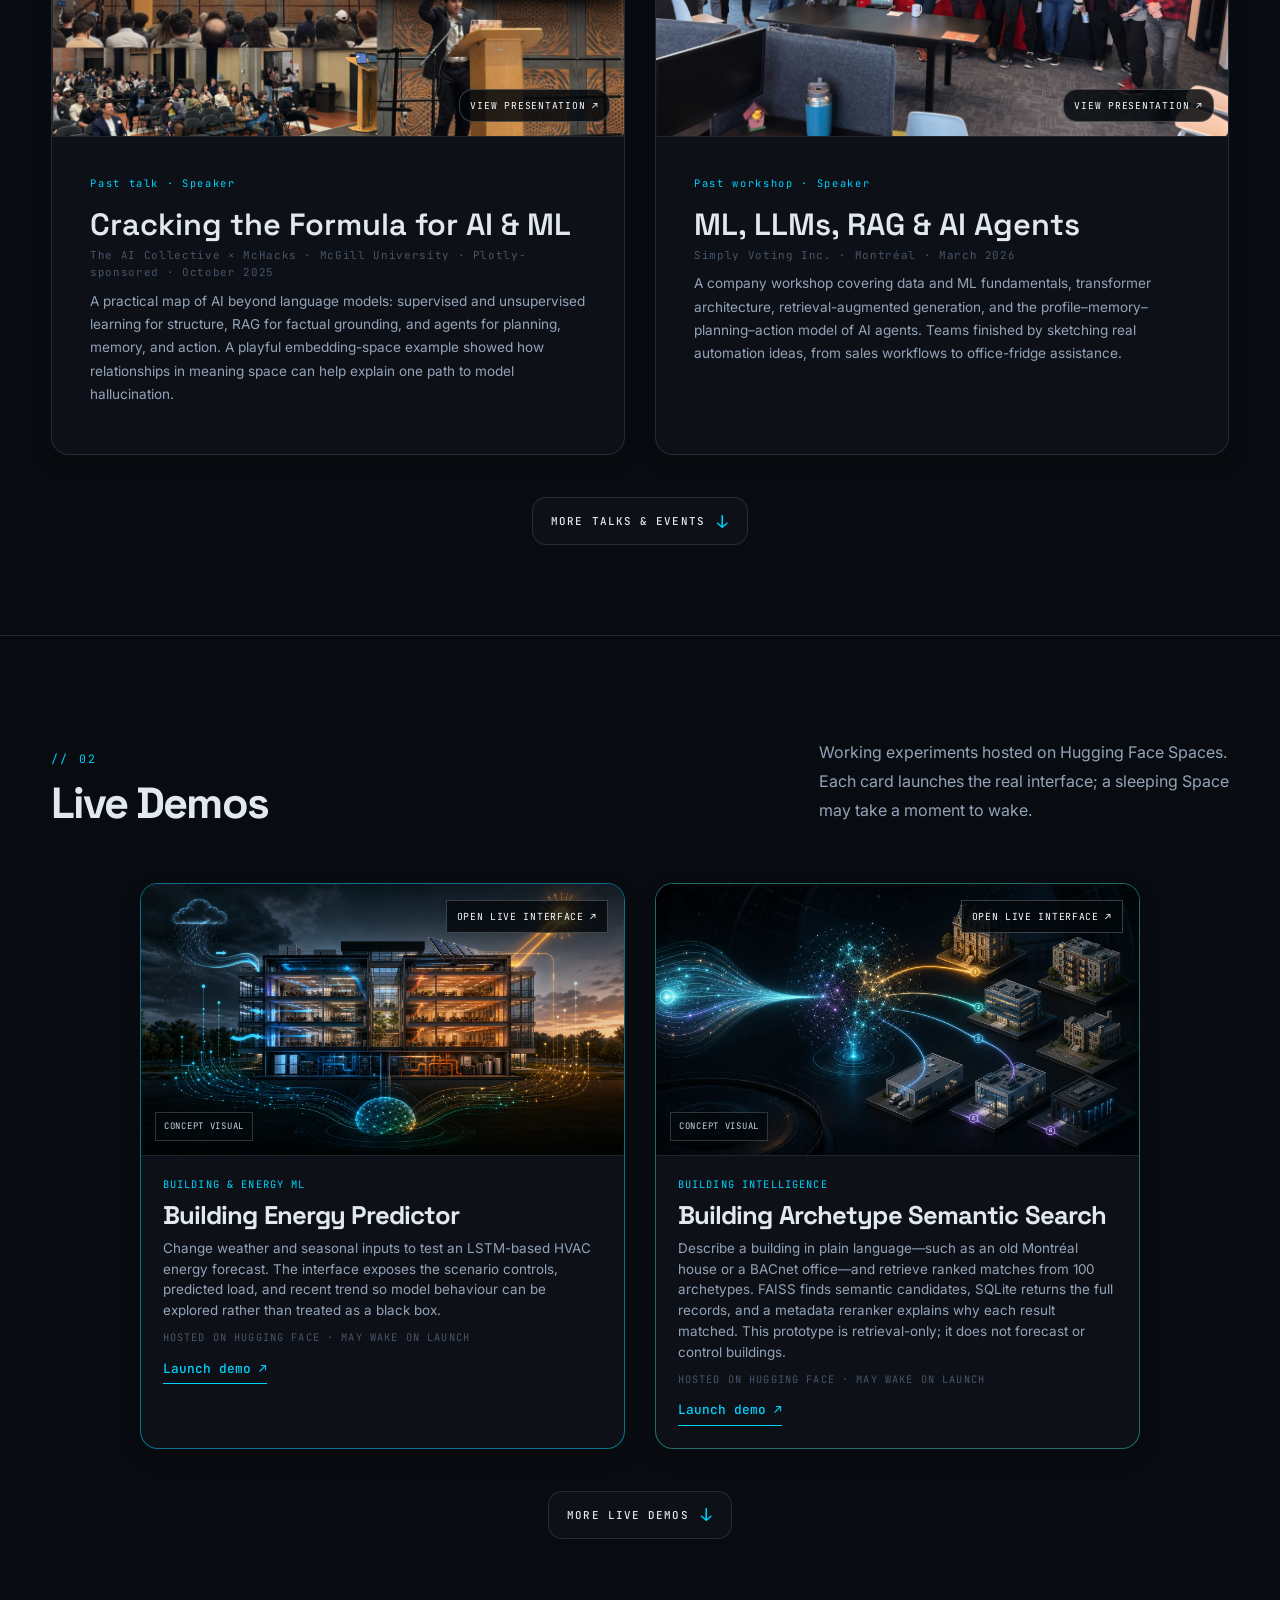
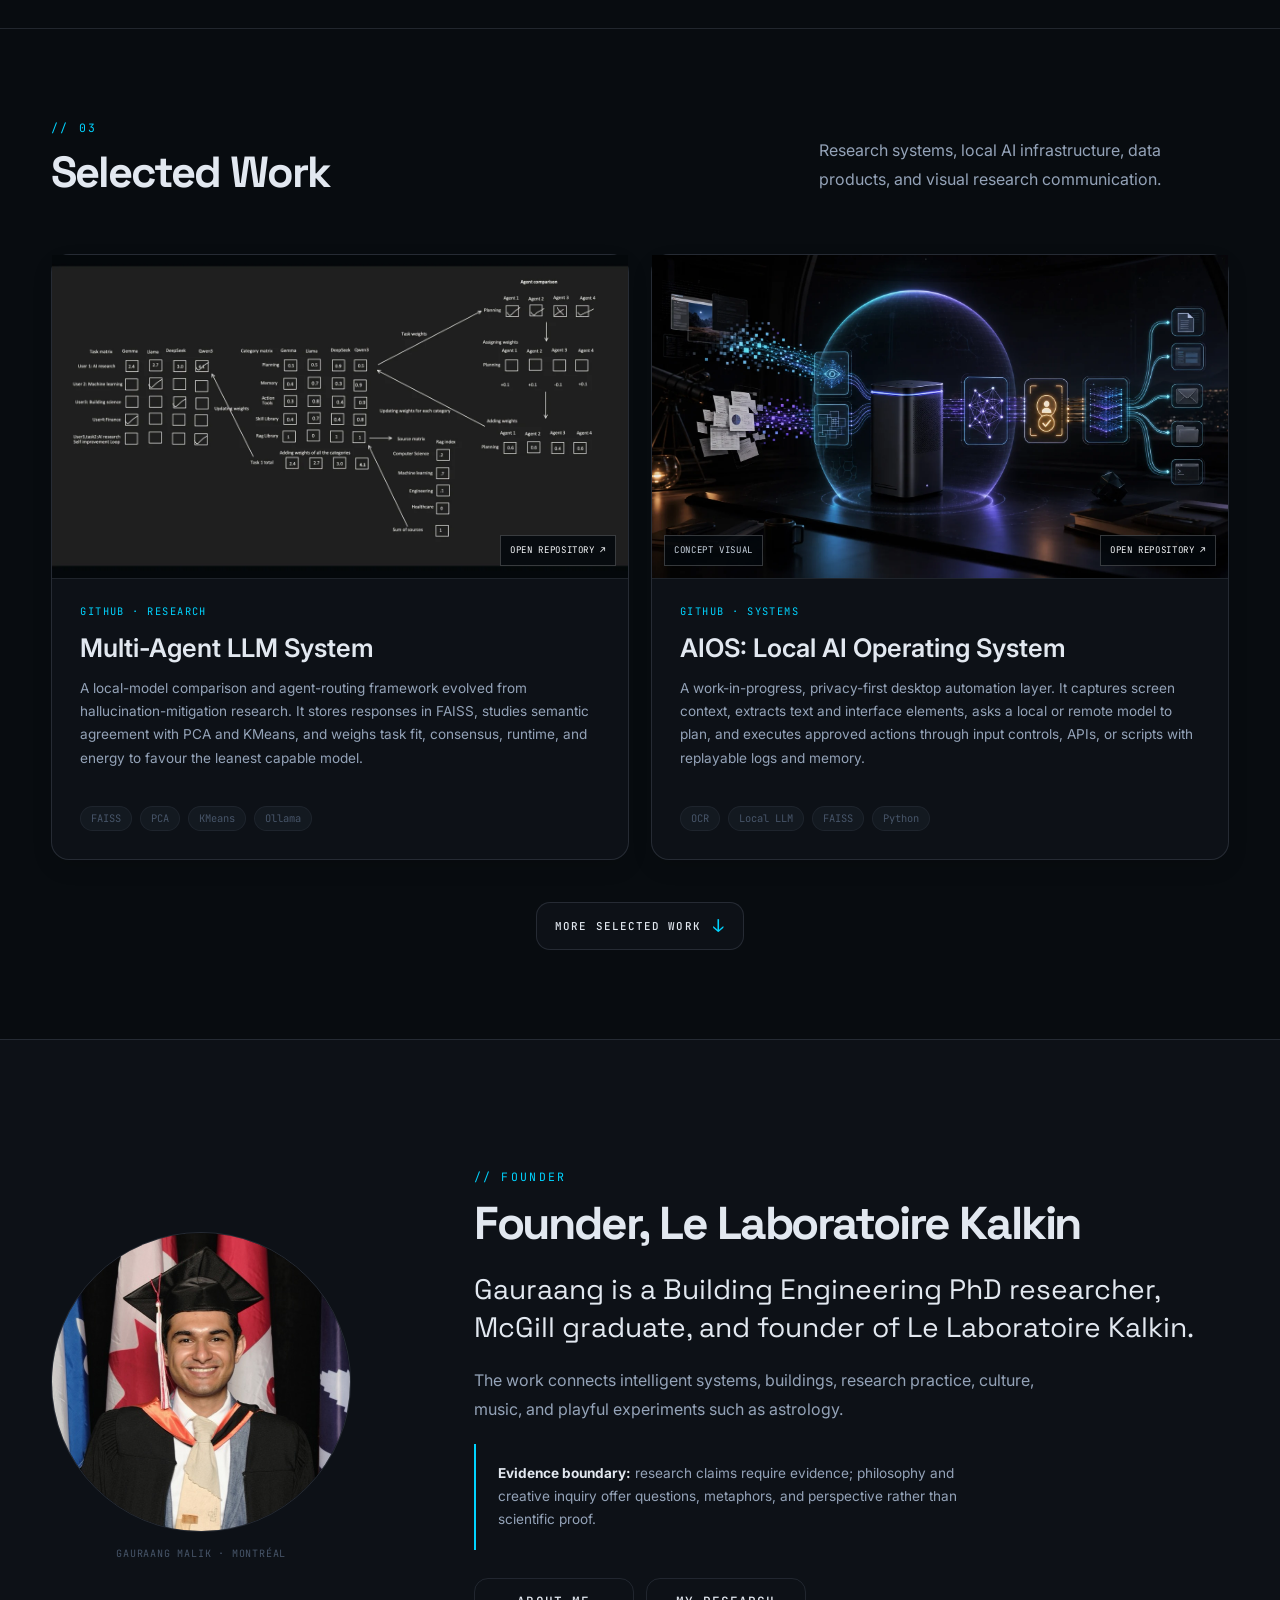
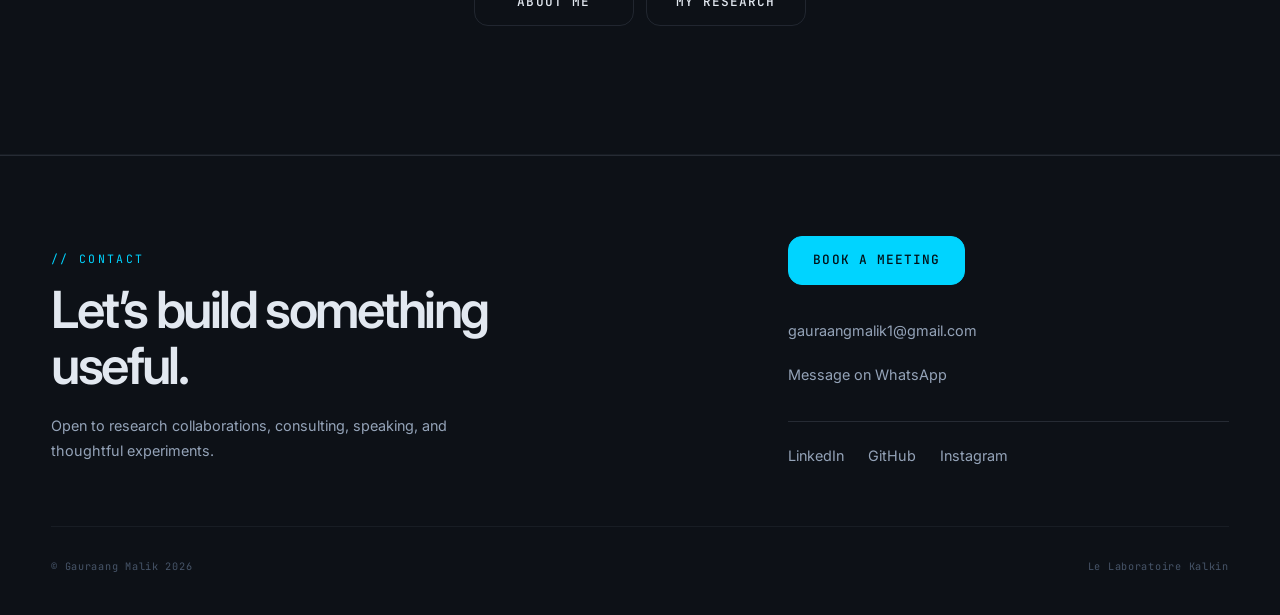
==== commit 47d00f79: "Refresh AI development intro and technology logos" ====
--- a/index.html
+++ b/index.html
@@ -4,10 +4,10 @@
     <meta charset="UTF-8" />
     <meta http-equiv="X-UA-Compatible" content="IE=edge" />
     <meta name="viewport" content="width=device-width, initial-scale=1.0" />
-    <title>Gauraang Malik | AI Researcher &amp; Building Engineering</title>
-    <meta name="title" content="Gauraang Malik | AI Researcher &amp; Building Engineering" />
-    <meta name="keywords" content="Gauraang Malik, multi-agent AI, building engineering, energy machine learning, research, Le Laboratoire Kalkin" />
-    <meta name="description" content="Gauraang Malik works across intelligent systems, building-energy research, and creative experiments in music and astrology." />
+    <title>Gauraang Malik | AI &amp; Software Development</title>
+    <meta name="title" content="Gauraang Malik | AI &amp; Software Development" />
+    <meta name="keywords" content="Gauraang Malik, machine learning, data analysis, LLM agents, RAG, survey design, literature reviews, iOS apps, desktop apps, web development, building energy, Le Laboratoire Kalkin" />
+    <meta name="description" content="Custom AI assistants, ML models, data analysis, and app and website development built around your goals. Contact Gauraang Malik." />
     <meta name="robots" content="index,follow,max-snippet:-1,max-image-preview:large" />
     <link rel="canonical" href="https://gauraangmalikk.github.io/myportfolio/" />
     <link rel="sitemap" type="application/xml" href="https://gauraangmalikk.github.io/myportfolio/sitemap.xml" />
@@ -15,21 +15,21 @@
     <meta property="og:type" content="website" />
     <meta property="og:url" content="https://gauraangmalikk.github.io/myportfolio/" />
     <meta property="og:title" content="Gauraang Malik" />
-    <meta property="og:description" content="AI researcher working across intelligent systems and the built environment." />
+    <meta property="og:description" content="Turn ideas into AI tools, apps &amp; websites. Custom AI assistants, ML models, data analysis, and app and website development built around your goals." />
     <meta property="og:image" content="https://gauraangmalikk.github.io/myportfolio/assets/img/gauraang-malik-social-card.png" />
     <meta property="og:image:secure_url" content="https://gauraangmalikk.github.io/myportfolio/assets/img/gauraang-malik-social-card.png" />
     <meta property="og:image:type" content="image/png" />
     <meta property="og:image:width" content="1342" />
     <meta property="og:image:height" content="638" />
-    <meta property="og:image:alt" content="Gauraang Malik, AI researcher working across intelligent systems and the built environment." />
+    <meta property="og:image:alt" content="Gauraang Malik, AI researcher building ML, LLM and data solutions." />
     <meta property="twitter:card" content="summary_large_image" />
     <meta property="twitter:url" content="https://gauraangmalikk.github.io/myportfolio/" />
     <meta property="twitter:title" content="Gauraang Malik" />
-    <meta property="twitter:description" content="AI researcher working across intelligent systems and the built environment." />
+    <meta property="twitter:description" content="Turn ideas into AI tools, apps &amp; websites. Custom AI assistants, ML models, data analysis, and app and website development built around your goals." />
     <meta property="twitter:image" content="https://gauraangmalikk.github.io/myportfolio/assets/img/gauraang-malik-social-card.png" />
-    <meta property="twitter:image:alt" content="Gauraang Malik, AI researcher working across intelligent systems and the built environment." />
-
-    <link rel="stylesheet" href="./assets/css/styles.css?v=20261021r7" />
+    <meta property="twitter:image:alt" content="Gauraang Malik, AI researcher building ML, LLM and data solutions." />
+
+    <link rel="stylesheet" href="./assets/css/styles.css?v=20261025r5" />
     <link rel="icon" type="image/svg+xml" href="./assets/img/favicon.svg" />
     <link rel="preconnect" href="https://fonts.googleapis.com" />
     <link rel="preconnect" href="https://fonts.gstatic.com" crossorigin />
@@ -90,8 +90,8 @@
         <div class="hero__copy">
           <span class="hero__eyebrow">// Le Laboratoire Kalkin</span>
           <h1 class="hero__name">Gauraang Malik</h1>
-          <p class="hero__tagline">AI researcher working across intelligent systems and the built environment.</p>
-          <p class="hero__sub">Exploring multi-agent AI, building-energy research, and creative experiments in music and astrology.</p>
+          <p class="hero__tagline">Turn ideas into AI tools, apps &amp; websites.</p>
+          <p class="hero__sub">Custom AI assistants, ML models, data analysis, and app and website development built around your goals.</p>
           <div class="hero__collage" aria-hidden="true">
             <figure class="hero__collage-photo hero__collage-photo--talk"><img src="./assets/img/presentations/talk-ai-ml-event.webp" alt="" width="1176" height="658" /></figure>
             <figure class="hero__collage-photo hero__collage-photo--workshop"><img src="./assets/img/presentations/talk-agents-workshop.webp" alt="" width="1176" height="658" /></figure>
@@ -101,9 +101,9 @@
             <figure class="hero__collage-photo hero__collage-photo--everyday"><img src="./assets/img/presentations/everyday-data-scientists-linkedin.webp" alt="" width="800" height="450" /></figure>
           </div>
           <div class="hero__cta" aria-label="Primary actions">
-            <a href="#projects" class="btn btn--primary">Explore Work</a>
-            <a href="./about/index.html" class="btn btn--outline">About Me</a>
-            <a href="./please-scrape-me/index.html" class="btn btn--quiet">Scrape Me</a>
+            <a href="mailto:gauraangmalik1@gmail.com?subject=Let%E2%80%99s%20discuss%20a%20project" class="btn btn--primary">Discuss a Project <span aria-hidden="true">↗</span></a>
+            <a href="#projects" class="btn btn--outline">Explore Work</a>
+            <a href="./about/index.html" class="btn btn--quiet">About Me</a>
           </div>
           <div class="hero__social" aria-label="Social links">
             <a href="https://www.linkedin.com/in/grauraang-malik/" target="_blank" rel="noopener noreferrer"><span class="hero__social-icon hero__social-icon--linkedin"><img src="./assets/img/social/linkedin.svg" alt="" width="26" height="26" /></span><span class="hero__social-label"><strong>LinkedIn</strong></span></a>
@@ -111,6 +111,32 @@
             <a href="https://wa.me/15145770030" target="_blank" rel="noopener noreferrer"><span class="hero__social-icon hero__social-icon--whatsapp"><img src="./assets/img/social/whatsapp.svg" alt="" width="26" height="26" /></span><span class="hero__social-label"><strong>WhatsApp</strong></span></a>
             <a href="https://calendly.com/gauraangmalik1/30min?back=1&amp;month=2026-09&amp;date=2026-09-29" target="_blank" rel="noopener noreferrer" aria-label="Book a 30-minute call via Calendly"><span class="hero__social-icon hero__social-icon--book"><img src="./assets/img/social/google-meet.png" alt="" width="34" height="34" /></span><span class="hero__social-label"><strong>Book a Call</strong></span></a>
           </div>
+          <ul class="hero__technologies" aria-label="Technologies for AI, data, web, iOS and desktop development" role="list">
+            <li class="hero__technology" title="Python"><img src="./assets/img/technologies/python.svg" alt="Python" width="32" height="32" /></li>
+            <li class="hero__technology" title="pandas"><img src="./assets/img/technologies/pandas.svg" alt="pandas" width="32" height="32" /></li>
+            <li class="hero__technology" title="NumPy"><img src="./assets/img/technologies/numpy.svg" alt="NumPy" width="32" height="32" /></li>
+            <li class="hero__technology" title="scikit-learn"><img src="./assets/img/technologies/scikit-learn.svg" alt="scikit-learn" width="32" height="32" /></li>
+            <li class="hero__technology" title="PyTorch"><img src="./assets/img/technologies/pytorch.webp" alt="PyTorch" width="32" height="32" /></li>
+            <li class="hero__technology" title="TensorFlow"><img src="./assets/img/technologies/tensorflow.png" alt="TensorFlow" width="32" height="32" /></li>
+            <li class="hero__technology" title="LangChain"><img src="./assets/img/technologies/langchain.png" alt="LangChain" width="32" height="32" /></li>
+            <li class="hero__technology hero__technology--monochrome" title="Ollama"><img src="./assets/img/technologies/ollama.png" alt="Ollama" width="32" height="32" /></li>
+            <li class="hero__technology" title="Hugging Face"><img src="./assets/img/technologies/huggingface.svg" alt="Hugging Face" width="32" height="32" /></li>
+            <li class="hero__technology" title="PostgreSQL"><img src="./assets/img/technologies/postgresql.svg" alt="PostgreSQL" width="32" height="32" /></li>
+            <li class="hero__technology" title="Supabase"><img src="./assets/img/technologies/supabase.png" alt="Supabase" width="32" height="32" /></li>
+            <li class="hero__technology" title="Docker"><img src="./assets/img/technologies/docker.png" alt="Docker" width="32" height="32" /></li>
+            <li class="hero__technology" title="JavaScript"><img src="./assets/img/technologies/javascript.svg" alt="JavaScript" width="32" height="32" /></li>
+            <li class="hero__technology" title="TypeScript"><img src="./assets/img/technologies/typescript.png" alt="TypeScript" width="32" height="32" /></li>
+            <li class="hero__technology" title="React"><img src="./assets/img/technologies/react.svg" alt="React" width="32" height="32" /></li>
+            <li class="hero__technology" title="Next.js"><img src="./assets/img/technologies/nextjs.ico" alt="Next.js" width="32" height="32" /></li>
+            <li class="hero__technology" title="Node.js"><img src="./assets/img/technologies/nodejs.svg" alt="Node.js" width="32" height="32" /></li>
+            <li class="hero__technology" title="Vite"><img src="./assets/img/technologies/vite.svg" alt="Vite" width="32" height="32" /></li>
+            <li class="hero__technology" title="HTML"><img src="./assets/img/technologies/html.svg" alt="HTML" width="32" height="32" /></li>
+            <li class="hero__technology" title="CSS"><img src="./assets/img/technologies/css.svg" alt="CSS" width="32" height="32" /></li>
+            <li class="hero__technology" title="Swift — iOS and desktop apps"><img src="./assets/img/technologies/swift.svg" alt="Swift" width="32" height="32" /></li>
+            <li class="hero__technology" title="SwiftUI — iOS and desktop apps"><img src="./assets/img/technologies/swiftui.png" alt="SwiftUI" width="32" height="32" /></li>
+            <li class="hero__technology" title="Core ML"><img src="./assets/img/technologies/coreml.png" alt="Core ML" width="32" height="32" /></li>
+            <li class="hero__technology hero__technology--monochrome" title="MLX"><img src="./assets/img/technologies/mlx.png" alt="MLX" width="32" height="32" /></li>
+          </ul>
         </div>
       </div>
     </header>
--- a/assets/css/styles.css
+++ b/assets/css/styles.css
@@ -2147,7 +2147,7 @@
   min-height: 0;
   display: flex;
   align-items: center;
-  padding: calc(var(--nav-height) + clamp(54px, 7vw, 94px)) 0 clamp(64px, 8vw, 108px);
+  padding: calc(var(--nav-height) + clamp(42px, 5vw, 64px)) 0 0;
   text-align: left;
   overflow: hidden;
 }
@@ -2198,6 +2198,38 @@
   justify-content: flex-start;
   margin-top: 28px;
   margin-bottom: 0;
+}
+
+.portfolio-refresh .hero__cta .btn { gap: 9px; }
+
+.hero__technologies {
+  display: grid;
+  grid-template-columns: repeat(12, minmax(0, 1fr));
+  align-items: center;
+  gap: 22px 18px;
+  margin-top: 40px;
+  padding: 0;
+  list-style: none;
+}
+
+.hero__technology {
+  display: grid;
+  place-items: center;
+  min-width: 0;
+  height: 42px;
+}
+.hero__technology img { display: block; width: 40px; height: 40px; max-width: 100%; object-fit: contain; }
+.hero__technology--monochrome img { mix-blend-mode: multiply; }
+[data-theme="dark"] .hero__technology--monochrome img { filter: invert(1); mix-blend-mode: screen; }
+[data-theme="dark"] .hero__technology img[alt="pandas"] { content: url("../img/technologies/pandas-white.svg"); }
+
+@media (max-width: 900px) {
+  .hero__technologies { grid-template-columns: repeat(8, minmax(0, 1fr)); }
+}
+
+@media (max-width: 600px) {
+  .hero__technologies { grid-template-columns: repeat(6, minmax(0, 1fr)); gap: 18px 12px; margin-top: 32px; }
+  .hero__technology img { width: 36px; height: 36px; }
 }
 
 .portfolio-refresh .btn {
@@ -2926,7 +2958,7 @@
 
 @media (max-width: 800px) {
   .portfolio-refresh section { padding-block: 72px; }
-  .portfolio-refresh .hero--editorial { min-height: auto; padding: calc(var(--nav-height) + 60px) 0 64px; }
+  .portfolio-refresh .hero--editorial { min-height: auto; padding: calc(var(--nav-height) + 60px) 0 0; }
   .portfolio-refresh .hero--editorial::after { display: none; }
   .portfolio-refresh .hero__layout { grid-template-columns: 1fr; gap: 48px; }
   .portfolio-refresh .hero__name { font-size: clamp(4rem, 17vw, 7.2rem); }
@@ -3210,6 +3242,13 @@
   .portfolio-refresh .hero__social-label strong { font-size: clamp(.64rem, 3vw, .76rem); }
   .portfolio-refresh .hero__social-arrow { font-size: .62rem; }
 
+  .portfolio-refresh .hero--editorial { padding-top: calc(var(--nav-height) + 32px); }
+  .portfolio-refresh .hero__tagline { margin-top: 24px; line-height: 1.2; }
+  .portfolio-refresh .hero__sub { font-family: var(--font-body); letter-spacing: 0; }
+  .portfolio-refresh .hero__cta { display: grid; grid-template-columns: repeat(2, minmax(0, 1fr)); gap: 8px; margin-top: 20px; }
+  .portfolio-refresh .hero__cta .btn { min-width: 0; padding-inline: 10px; }
+  .portfolio-refresh .hero__cta .btn--primary { grid-column: 1 / -1; }
+
   .research-hero h1 { font-size: clamp(2.8rem, 15.2vw, 4.8rem); }
   .research-hero__author { margin-top: -8px; }
 }
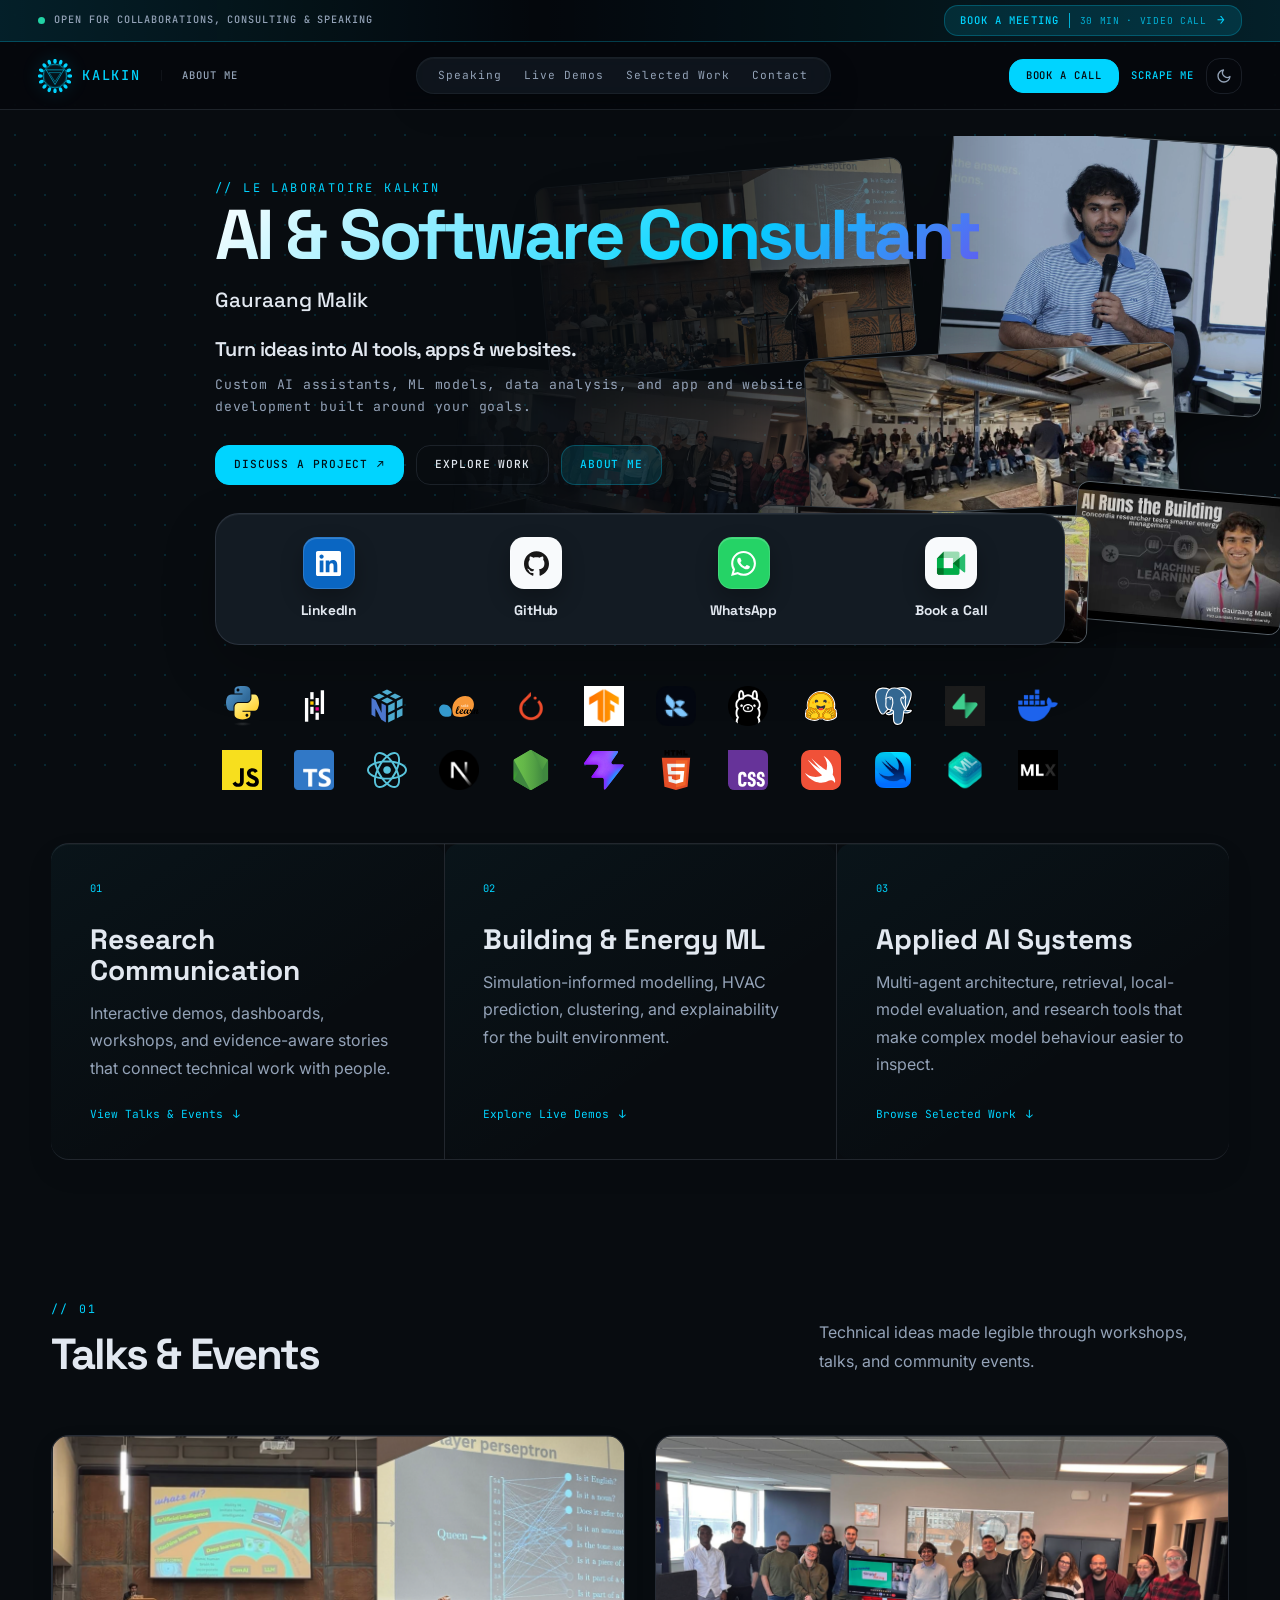
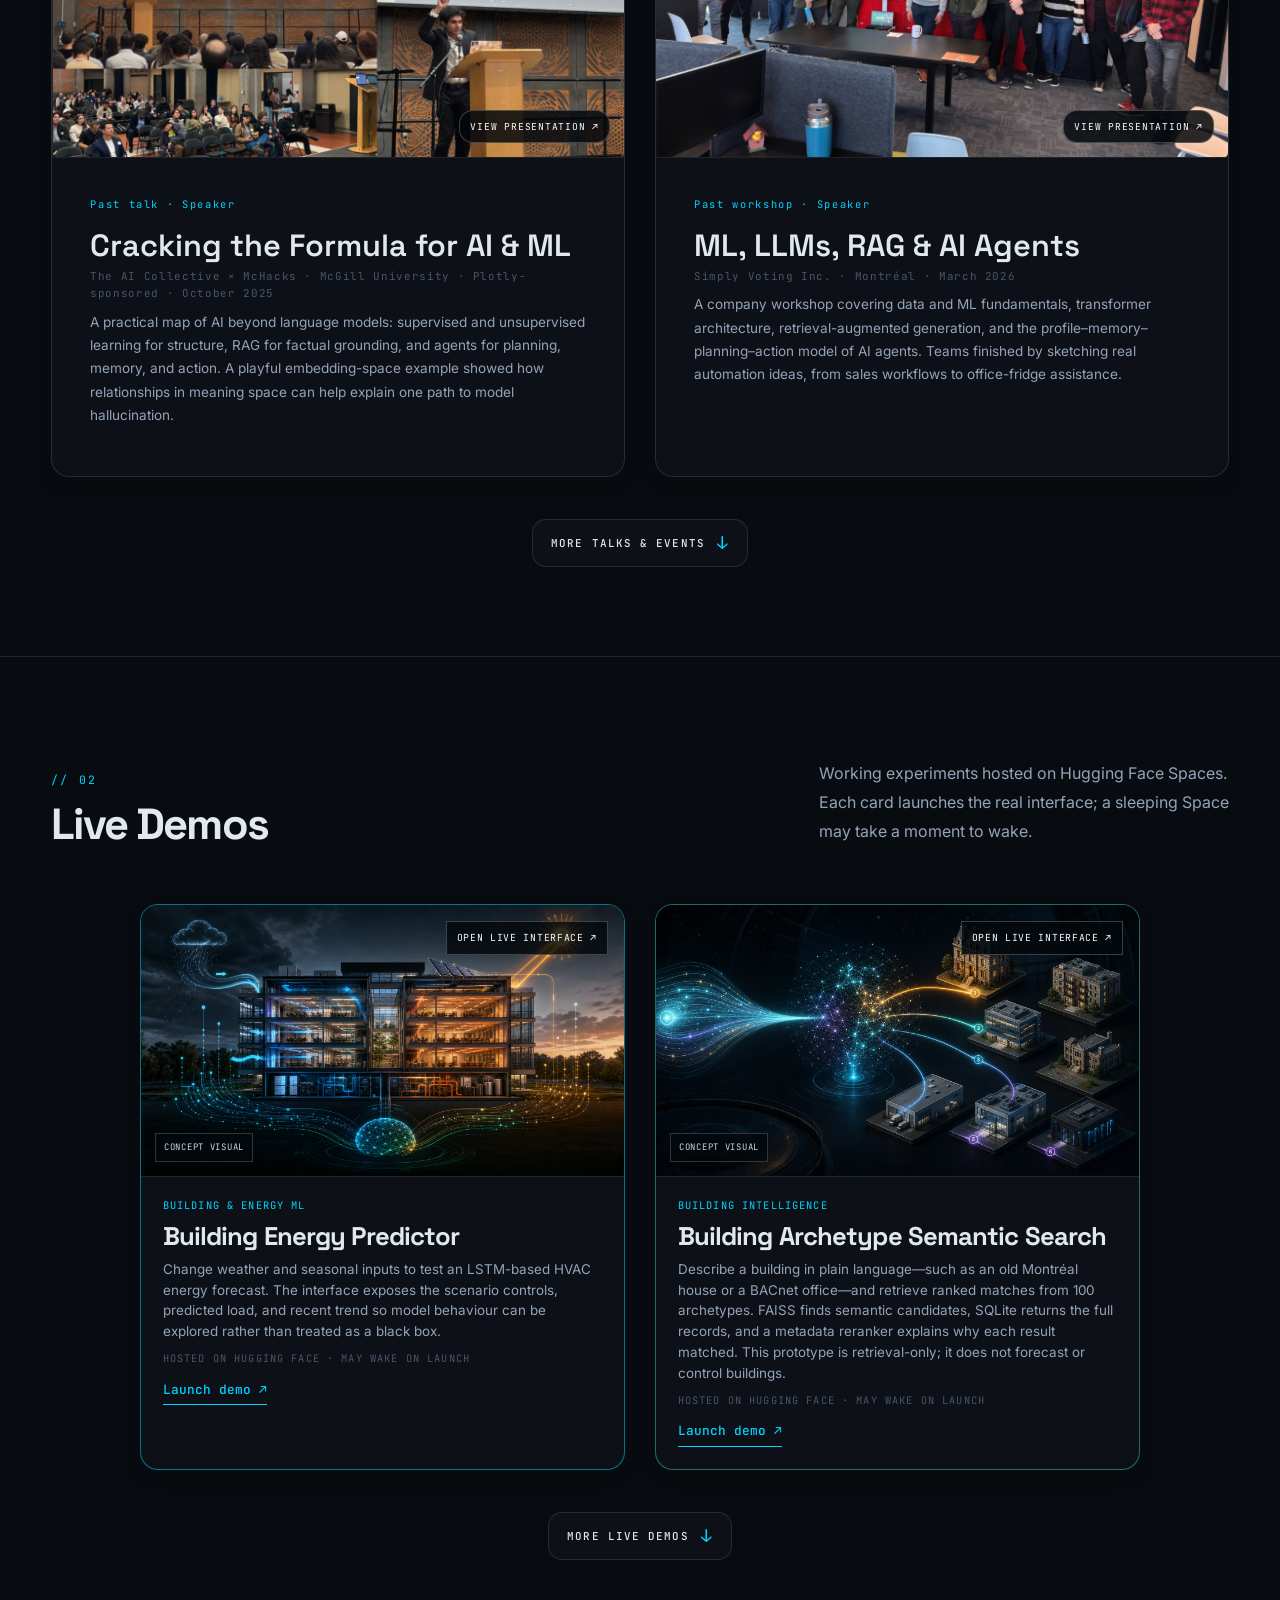
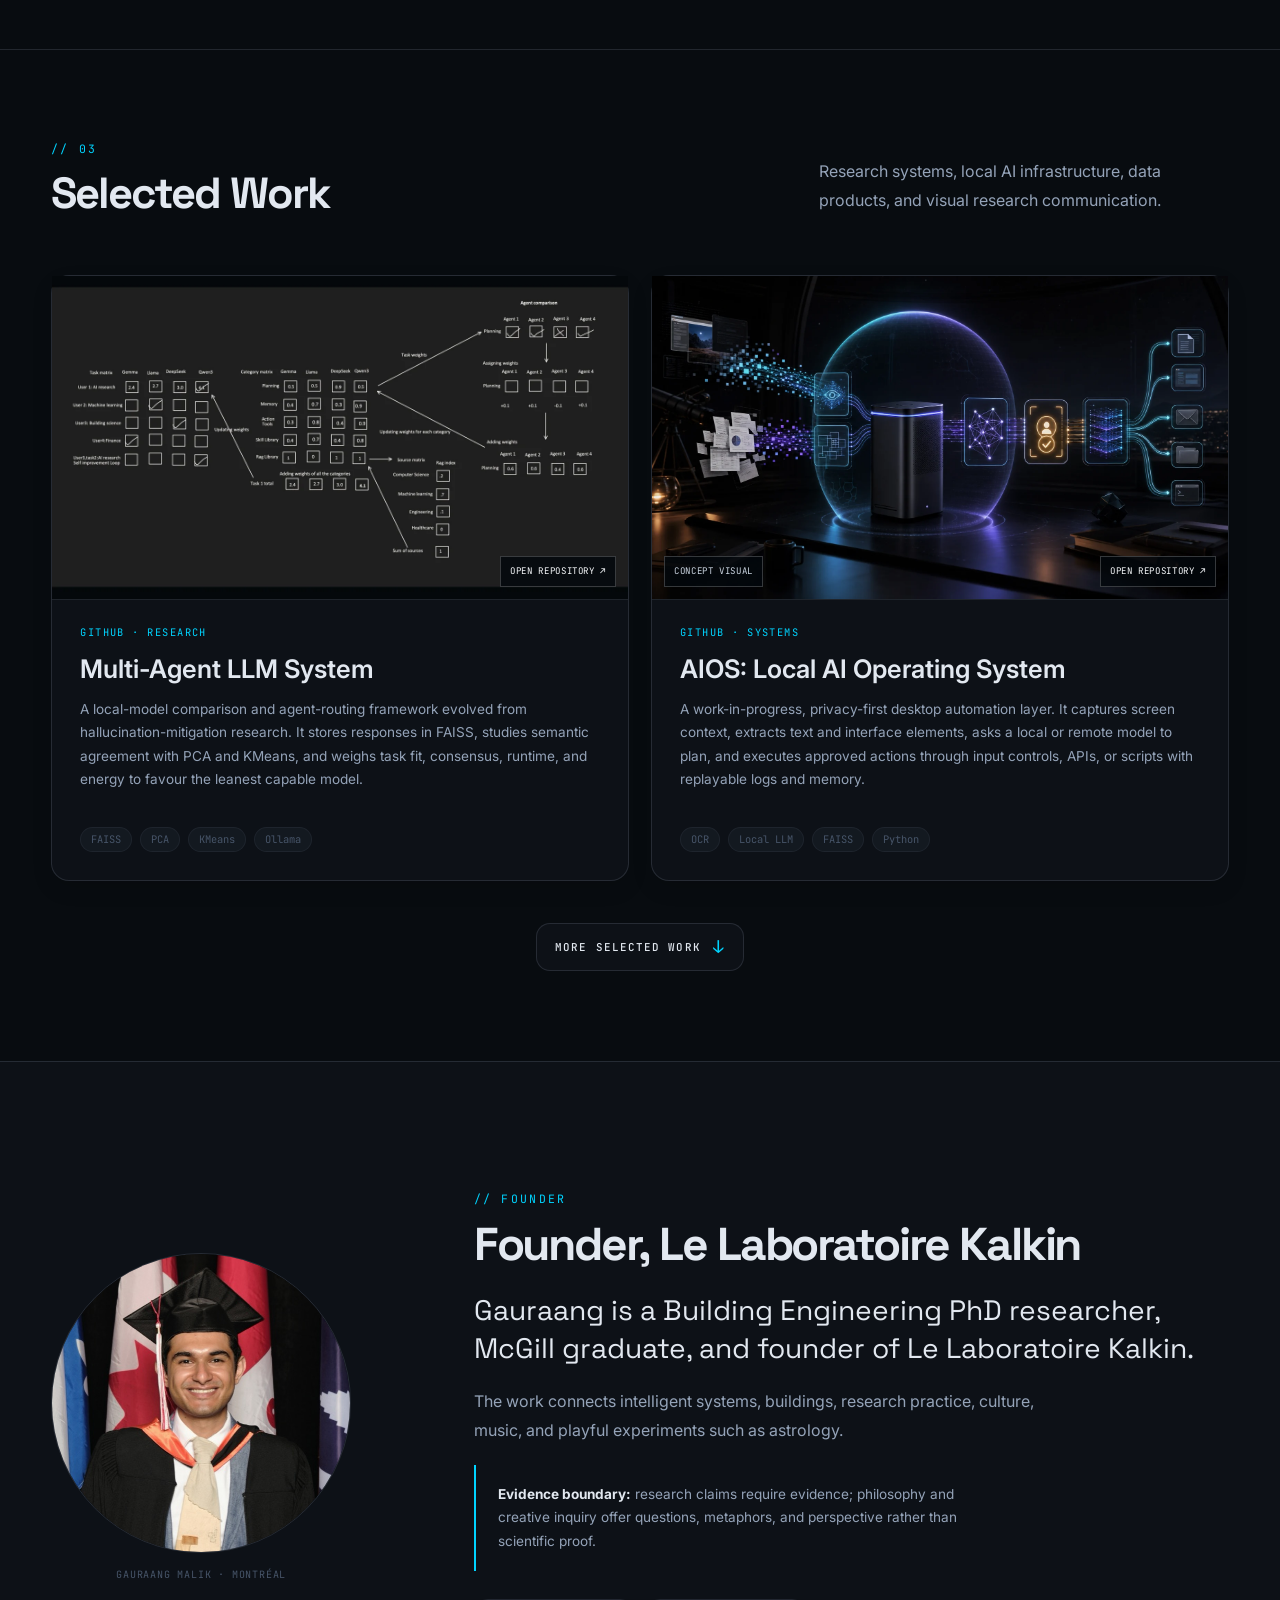
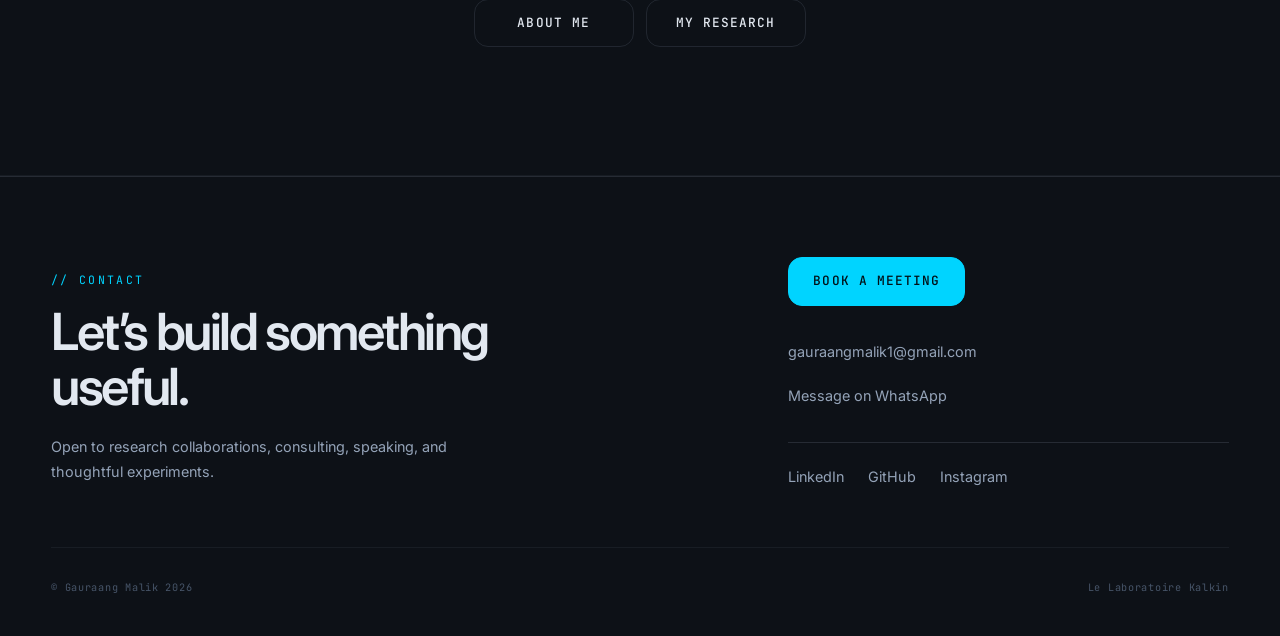
==== commit 8120ea1d: "Lead homepage with AI and software consulting" ====
--- a/index.html
+++ b/index.html
@@ -4,8 +4,8 @@
     <meta charset="UTF-8" />
     <meta http-equiv="X-UA-Compatible" content="IE=edge" />
     <meta name="viewport" content="width=device-width, initial-scale=1.0" />
-    <title>Gauraang Malik | AI &amp; Software Development</title>
-    <meta name="title" content="Gauraang Malik | AI &amp; Software Development" />
+    <title>AI &amp; Software Consultant | Gauraang Malik</title>
+    <meta name="title" content="AI &amp; Software Consultant | Gauraang Malik" />
     <meta name="keywords" content="Gauraang Malik, machine learning, data analysis, LLM agents, RAG, survey design, literature reviews, iOS apps, desktop apps, web development, building energy, Le Laboratoire Kalkin" />
     <meta name="description" content="Custom AI assistants, ML models, data analysis, and app and website development built around your goals. Contact Gauraang Malik." />
     <meta name="robots" content="index,follow,max-snippet:-1,max-image-preview:large" />
@@ -14,7 +14,7 @@
 
     <meta property="og:type" content="website" />
     <meta property="og:url" content="https://gauraangmalikk.github.io/myportfolio/" />
-    <meta property="og:title" content="Gauraang Malik" />
+    <meta property="og:title" content="AI &amp; Software Consultant | Gauraang Malik" />
     <meta property="og:description" content="Turn ideas into AI tools, apps &amp; websites. Custom AI assistants, ML models, data analysis, and app and website development built around your goals." />
     <meta property="og:image" content="https://gauraangmalikk.github.io/myportfolio/assets/img/gauraang-malik-social-card.png" />
     <meta property="og:image:secure_url" content="https://gauraangmalikk.github.io/myportfolio/assets/img/gauraang-malik-social-card.png" />
@@ -24,12 +24,12 @@
     <meta property="og:image:alt" content="Gauraang Malik, AI researcher building ML, LLM and data solutions." />
     <meta property="twitter:card" content="summary_large_image" />
     <meta property="twitter:url" content="https://gauraangmalikk.github.io/myportfolio/" />
-    <meta property="twitter:title" content="Gauraang Malik" />
+    <meta property="twitter:title" content="AI &amp; Software Consultant | Gauraang Malik" />
     <meta property="twitter:description" content="Turn ideas into AI tools, apps &amp; websites. Custom AI assistants, ML models, data analysis, and app and website development built around your goals." />
     <meta property="twitter:image" content="https://gauraangmalikk.github.io/myportfolio/assets/img/gauraang-malik-social-card.png" />
     <meta property="twitter:image:alt" content="Gauraang Malik, AI researcher building ML, LLM and data solutions." />
 
-    <link rel="stylesheet" href="./assets/css/styles.css?v=20261025r5" />
+    <link rel="stylesheet" href="./assets/css/styles.css?v=20261025r6" />
     <link rel="icon" type="image/svg+xml" href="./assets/img/favicon.svg" />
     <link rel="preconnect" href="https://fonts.googleapis.com" />
     <link rel="preconnect" href="https://fonts.gstatic.com" crossorigin />
@@ -89,7 +89,8 @@
       <div class="container hero__layout">
         <div class="hero__copy">
           <span class="hero__eyebrow">// Le Laboratoire Kalkin</span>
-          <h1 class="hero__name">Gauraang Malik</h1>
+          <h1 class="hero__title">AI &amp; Software Consultant</h1>
+          <p class="hero__identity">Gauraang Malik</p>
           <p class="hero__tagline">Turn ideas into AI tools, apps &amp; websites.</p>
           <p class="hero__sub">Custom AI assistants, ML models, data analysis, and app and website development built around your goals.</p>
           <div class="hero__collage" aria-hidden="true">
--- a/assets/css/styles.css
+++ b/assets/css/styles.css
@@ -420,7 +420,7 @@
   opacity: 0.85;
 }
 
-.hero__name {
+.hero__title {
   font-family: var(--font-display);
   font-size: clamp(4rem, 12vw, 10rem);
   line-height: 0.9;
@@ -1822,7 +1822,7 @@
 
 /* Hero entrance sequence */
 .hero__eyebrow { animation: fadeUp 0.6s ease 0.15s both; }
-.hero__name    { animation: fadeUp 0.8s ease 0.3s  both; }
+.hero__title    { animation: fadeUp 0.8s ease 0.3s  both; }
 .hero__tagline { animation: fadeUp 0.6s ease 0.55s both; }
 .hero__sub     { animation: fadeUp 0.6s ease 0.7s  both; }
 .hero__cta     { animation: fadeUp 0.6s ease 0.85s both; }
@@ -2010,7 +2010,7 @@
 @media (max-width: 600px) {
   .container { padding: 0 20px; }
 
-  .hero__name {
+  .hero__title {
     font-size: clamp(3rem, 18vw, 5rem);
   }
   .hero__cta {
@@ -2160,18 +2160,27 @@
 
 .portfolio-refresh .hero__copy { position: relative; z-index: 1; max-width: 850px; margin-inline: auto; text-align: left; }
 .portfolio-refresh .hero__eyebrow { margin-bottom: 17px; }
-.portfolio-refresh .hero__name {
-  max-width: 780px;
+.portfolio-refresh .hero__title {
+  max-width: 850px;
   margin: 0;
-  font-size: clamp(4.5rem, 8vw, 7.6rem);
+  font-size: clamp(2.8rem, 5.5vw, 4.8rem);
   font-weight: 700;
-  letter-spacing: -.075em;
-  line-height: .84;
+  letter-spacing: -.05em;
+  line-height: 1;
+}
+
+.portfolio-refresh .hero__identity {
+  margin-top: 16px;
+  font-family: var(--font-display);
+  font-size: clamp(1.125rem, 1.6vw, 1.375rem);
+  font-weight: 500;
+  line-height: 1.4;
+  color: var(--text-primary);
 }
 
 .portfolio-refresh .hero__tagline {
   max-width: 650px;
-  margin-top: 32px;
+  margin-top: 24px;
   font-family: var(--font-display);
   font-size: clamp(1.08rem, 1.55vw, 1.38rem);
   font-weight: 600;
@@ -2961,7 +2970,7 @@
   .portfolio-refresh .hero--editorial { min-height: auto; padding: calc(var(--nav-height) + 60px) 0 0; }
   .portfolio-refresh .hero--editorial::after { display: none; }
   .portfolio-refresh .hero__layout { grid-template-columns: 1fr; gap: 48px; }
-  .portfolio-refresh .hero__name { font-size: clamp(4rem, 17vw, 7.2rem); }
+  .portfolio-refresh .hero__title { font-size: clamp(2.6rem, 7.5vw, 4rem); }
   .portfolio-refresh .hero__index { max-width: 420px; }
   .portfolio-refresh .hero__index { display: none; }
   .portfolio-refresh .section-heading-row { grid-template-columns: 1fr; align-items: start; }
@@ -2990,7 +2999,7 @@
   .portfolio-refresh .navbar__logo-text { font-size: .72rem; }
   .navbar__actions { gap: 8px; }
   .navbar__home { flex-basis: 38px; width: 38px; height: 38px; font-size: .49rem; }
-  .portfolio-refresh .hero__name { font-size: clamp(3.55rem, 18vw, 5.4rem); }
+  .portfolio-refresh .hero__title { font-size: clamp(2.25rem, 10vw, 3.25rem); }
   .portfolio-refresh .hero__tagline { margin-top: 32px; }
   .portfolio-refresh .hero__index { display: none; }
   .portfolio-refresh .hero__cta,
@@ -3696,7 +3705,7 @@
 .portfolio-refresh .hero__collage-photo--devday img { object-position: 46% center; }
 .portfolio-refresh .hero__collage-photo--video img { object-position: 65% center; }
 [data-theme="light"] .portfolio-refresh .hero__collage-photo img { filter: saturate(.9) brightness(.94); }
-[data-theme="light"] .portfolio-refresh .hero__name {
+[data-theme="light"] .portfolio-refresh .hero__title {
   background: linear-gradient(135deg, #0f172a, #0369a1 65%, #5b21b6);
   -webkit-background-clip: text;
   background-clip: text;
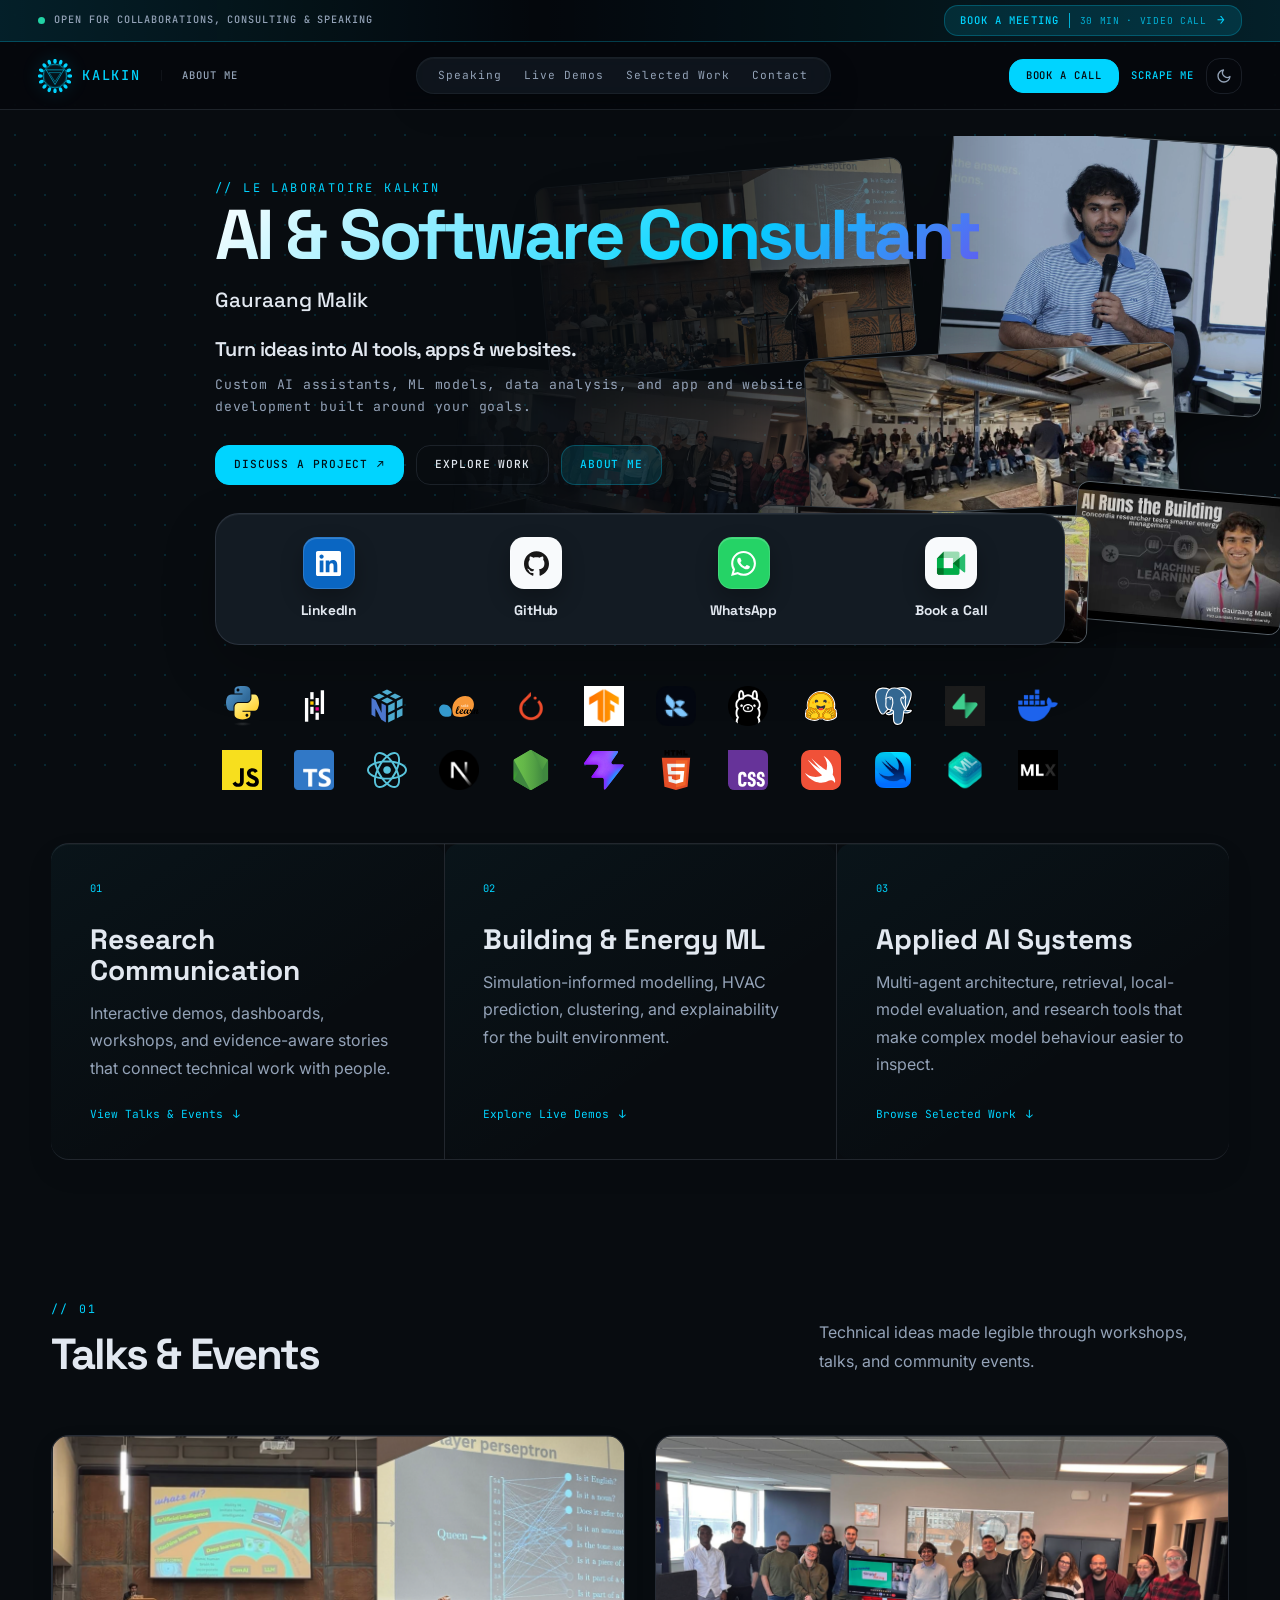
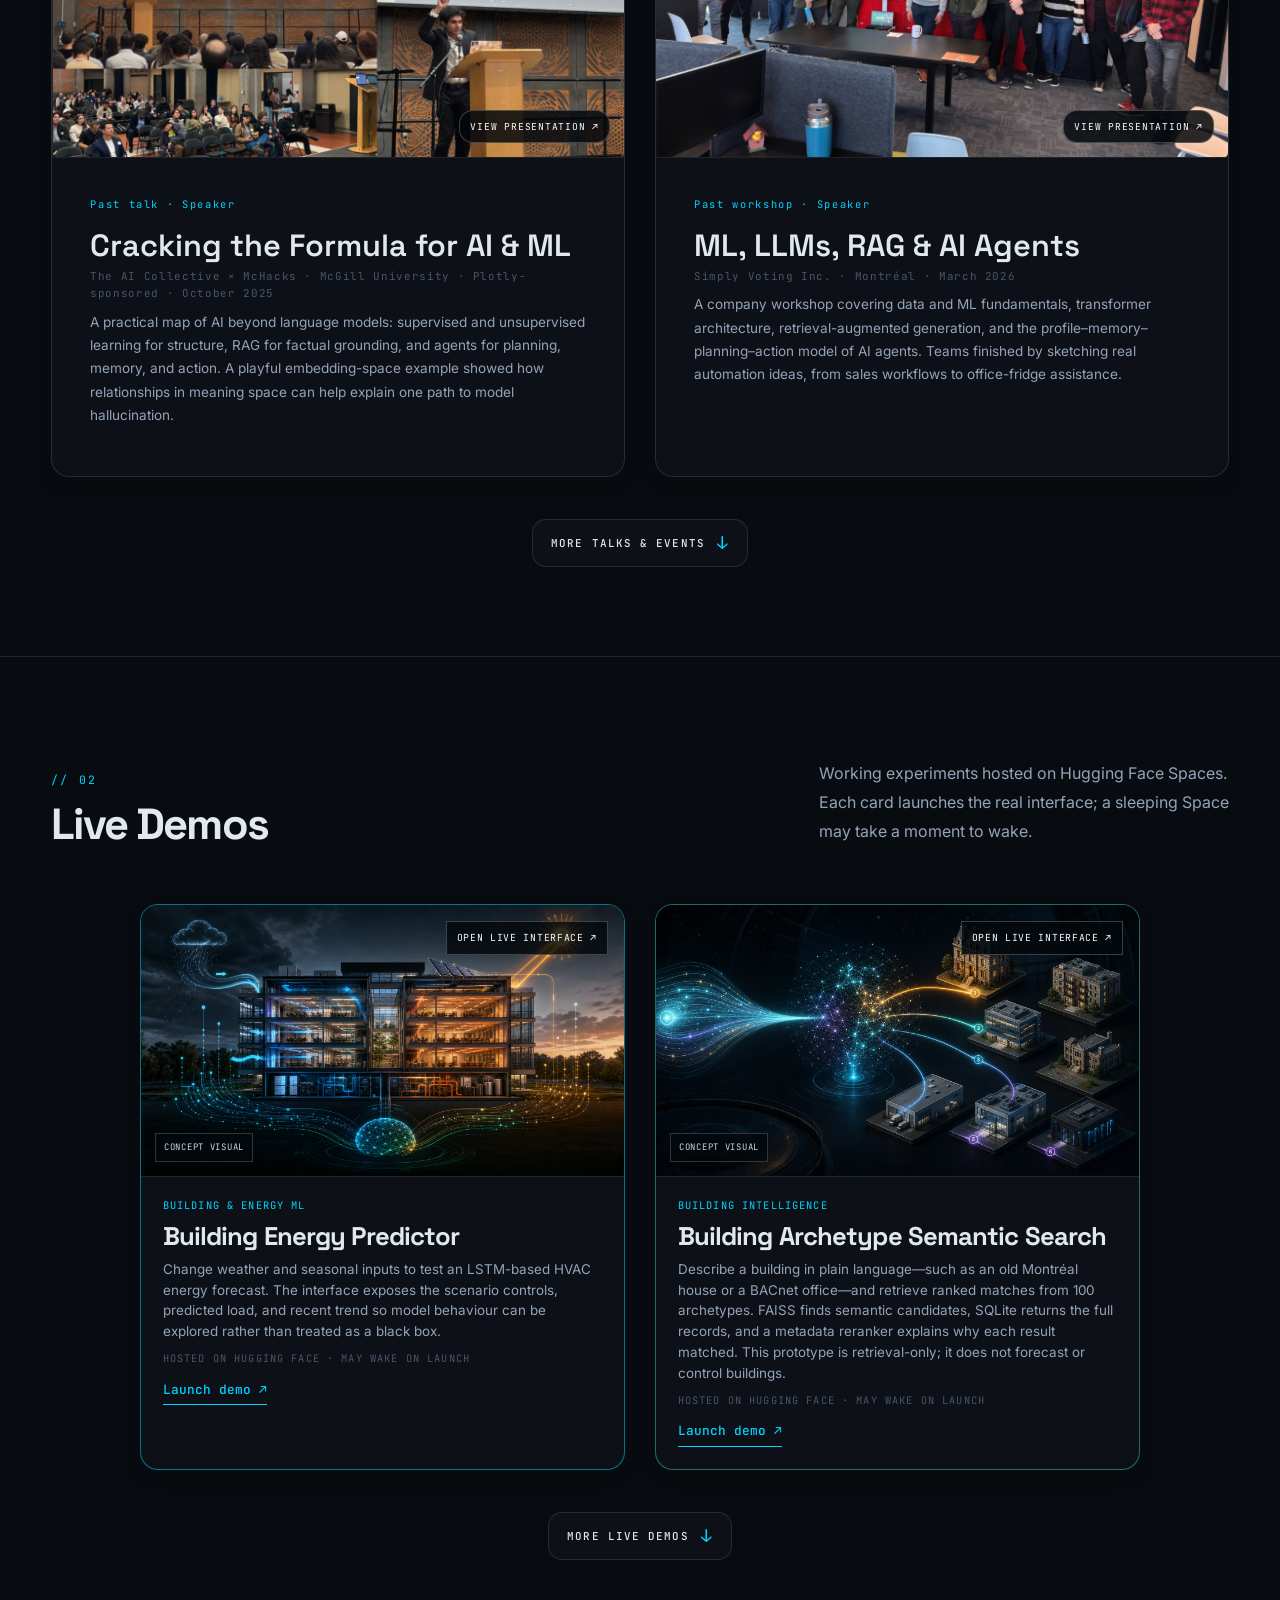
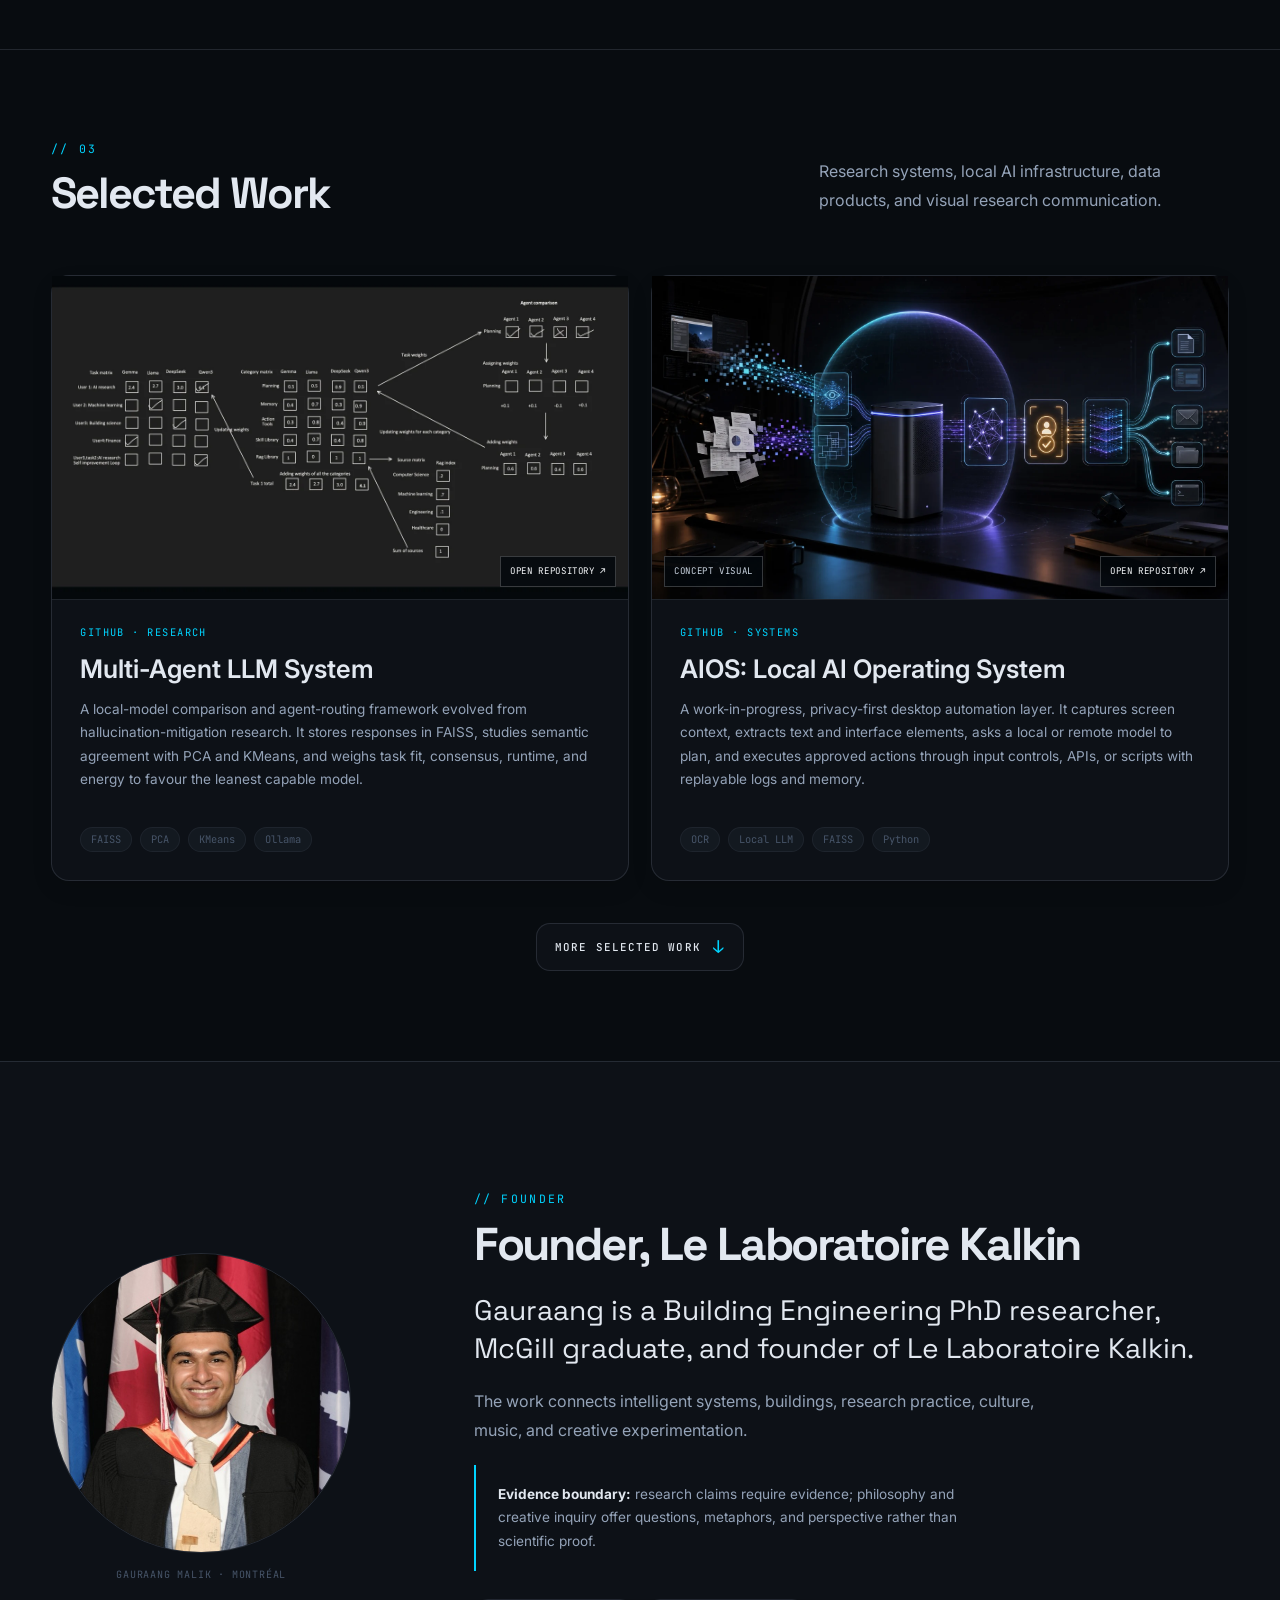
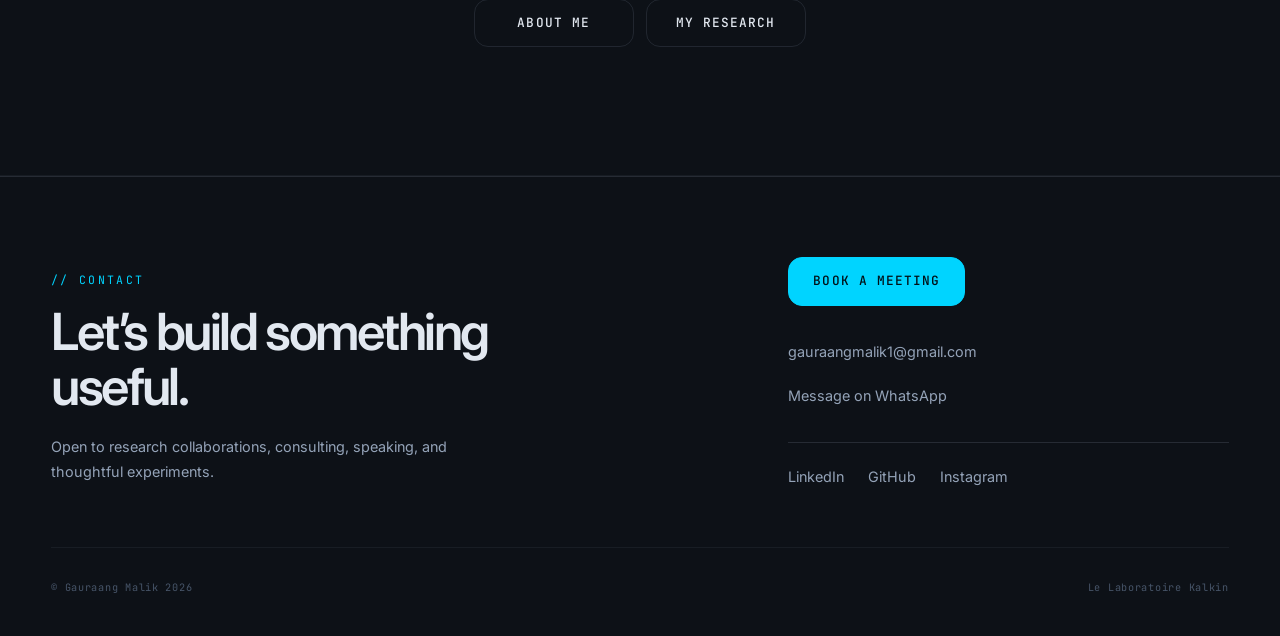
==== commit 91415805: "Remove astrology project and website references" ====
--- a/index.html
+++ b/index.html
@@ -229,16 +229,6 @@
               </span>
             </a>
 
-            <a class="demo-card" href="https://huggingface.co/spaces/gauraang/astrology" target="_blank" rel="noopener noreferrer" aria-label="Launch Astrology with TinyLlama demo in a new tab">
-              <span class="demo-card__media"><img src="./assets/img/demos/astrology-concept.webp" alt="Concept illustration of a computational birth chart connected to a small local AI model" width="1664" height="936" loading="lazy" /><span class="demo-card__visual-note">Concept visual</span></span>
-              <span class="demo-card__body">
-                <span class="demo-card__kicker">Creative Inquiry</span>
-                <strong class="demo-card__title">Astrology with TinyLlama</strong>
-                <span class="demo-card__desc">Enter birth details to calculate planetary positions and a chart wheel, then examine a TinyLlama-assisted interpretation. It is framed as a creative AI experiment—not scientific evidence or personal guidance.</span>
-                <span class="demo-card__status">Hosted on Hugging Face · may wake on launch</span>
-                <span class="demo-card__launch">Launch demo <span aria-hidden="true">↗</span></span>
-              </span>
-            </a>
           </div>
 
           <article class="development-card" aria-labelledby="vector-memory-title" data-collection-extra="demos-grid">
@@ -277,12 +267,6 @@
               <p class="project-card__desc">The Apple-side node of AIOS: a SwiftUI app for macOS and iOS that unifies local MLX, Apple Intelligence, and Core ML backends, while connecting securely to the AIOS hub for devices, scenes, topology, and natural-language commands.</p>
               <div class="project-card__tags"><span class="project-card__tag">SwiftUI</span><span class="project-card__tag">MLX</span><span class="project-card__tag">Core ML</span><span class="project-card__tag">AIOS Hub</span></div>
             </article>
-            <article class="project-card project-card--visual" data-card-link="https://github.com/GauraangMalikk/Astrology-with-tinyllama" data-card-target="_blank" tabindex="0" role="link" aria-label="Open Astrology with TinyLlama on GitHub">
-              <div class="project-card__media-link"><img src="./assets/img/projects/astrology.webp" alt="Birth-chart wheel produced by the Astrology with TinyLlama repository" width="1280" height="720" loading="lazy" /></div>
-              <span class="project-card__label">GitHub · Creative Inquiry</span><h3 class="project-card__title">Astrology with TinyLlama</h3>
-              <p class="project-card__desc">A command-line creative experiment that calculates planetary longitudes and the Ascendant with Swiss Ephemeris, draws an optional chart wheel, and passes a structured summary to a local TinyLlama model for interpretation.</p>
-              <div class="project-card__tags"><span class="project-card__tag">Swiss Ephemeris</span><span class="project-card__tag">TinyLlama</span><span class="project-card__tag">Ollama</span></div>
-            </article>
             <article class="project-card project-card--visual" data-card-link="https://github.com/GauraangMalikk/Stock-Market-ensemble-with-sentiment-analysis" data-card-target="_blank" tabindex="0" role="link" aria-label="Open Stock Market Ensemble with Sentiment Analysis on GitHub">
               <div class="project-card__media-link"><img src="./assets/img/projects/stock-ensemble.webp" alt="Concept illustration of technical, sentiment, and machine-learning signals converging into an ensemble forecast" width="1664" height="936" loading="lazy" /><span class="project-card__visual-note">Concept visual</span></div>
               <span class="project-card__label">GitHub · Finance</span><h3 class="project-card__title">Stock Market Ensemble with Sentiment Analysis</h3>
@@ -320,7 +304,7 @@
           <div class="about__text">
             <span class="section-label">// Founder</span><h2 class="section-title">Founder, Le Laboratoire Kalkin</h2>
             <p class="about__lead">Gauraang is a Building Engineering PhD researcher, McGill graduate, and founder of Le Laboratoire Kalkin.</p>
-            <p>The work connects intelligent systems, buildings, research practice, culture, music, and playful experiments such as astrology.</p>
+            <p>The work connects intelligent systems, buildings, research practice, culture, music, and creative experimentation.</p>
             <p class="about__boundary"><strong>Evidence boundary:</strong> research claims require evidence; philosophy and creative inquiry offer questions, metaphors, and perspective rather than scientific proof.</p>
             <div class="about__actions" aria-label="Learn more about Gauraang Malik"><a href="./about/index.html" class="btn btn--outline">About Me</a><a href="./please-scrape-me/index.html" class="btn btn--outline">My Research</a></div>
           </div>
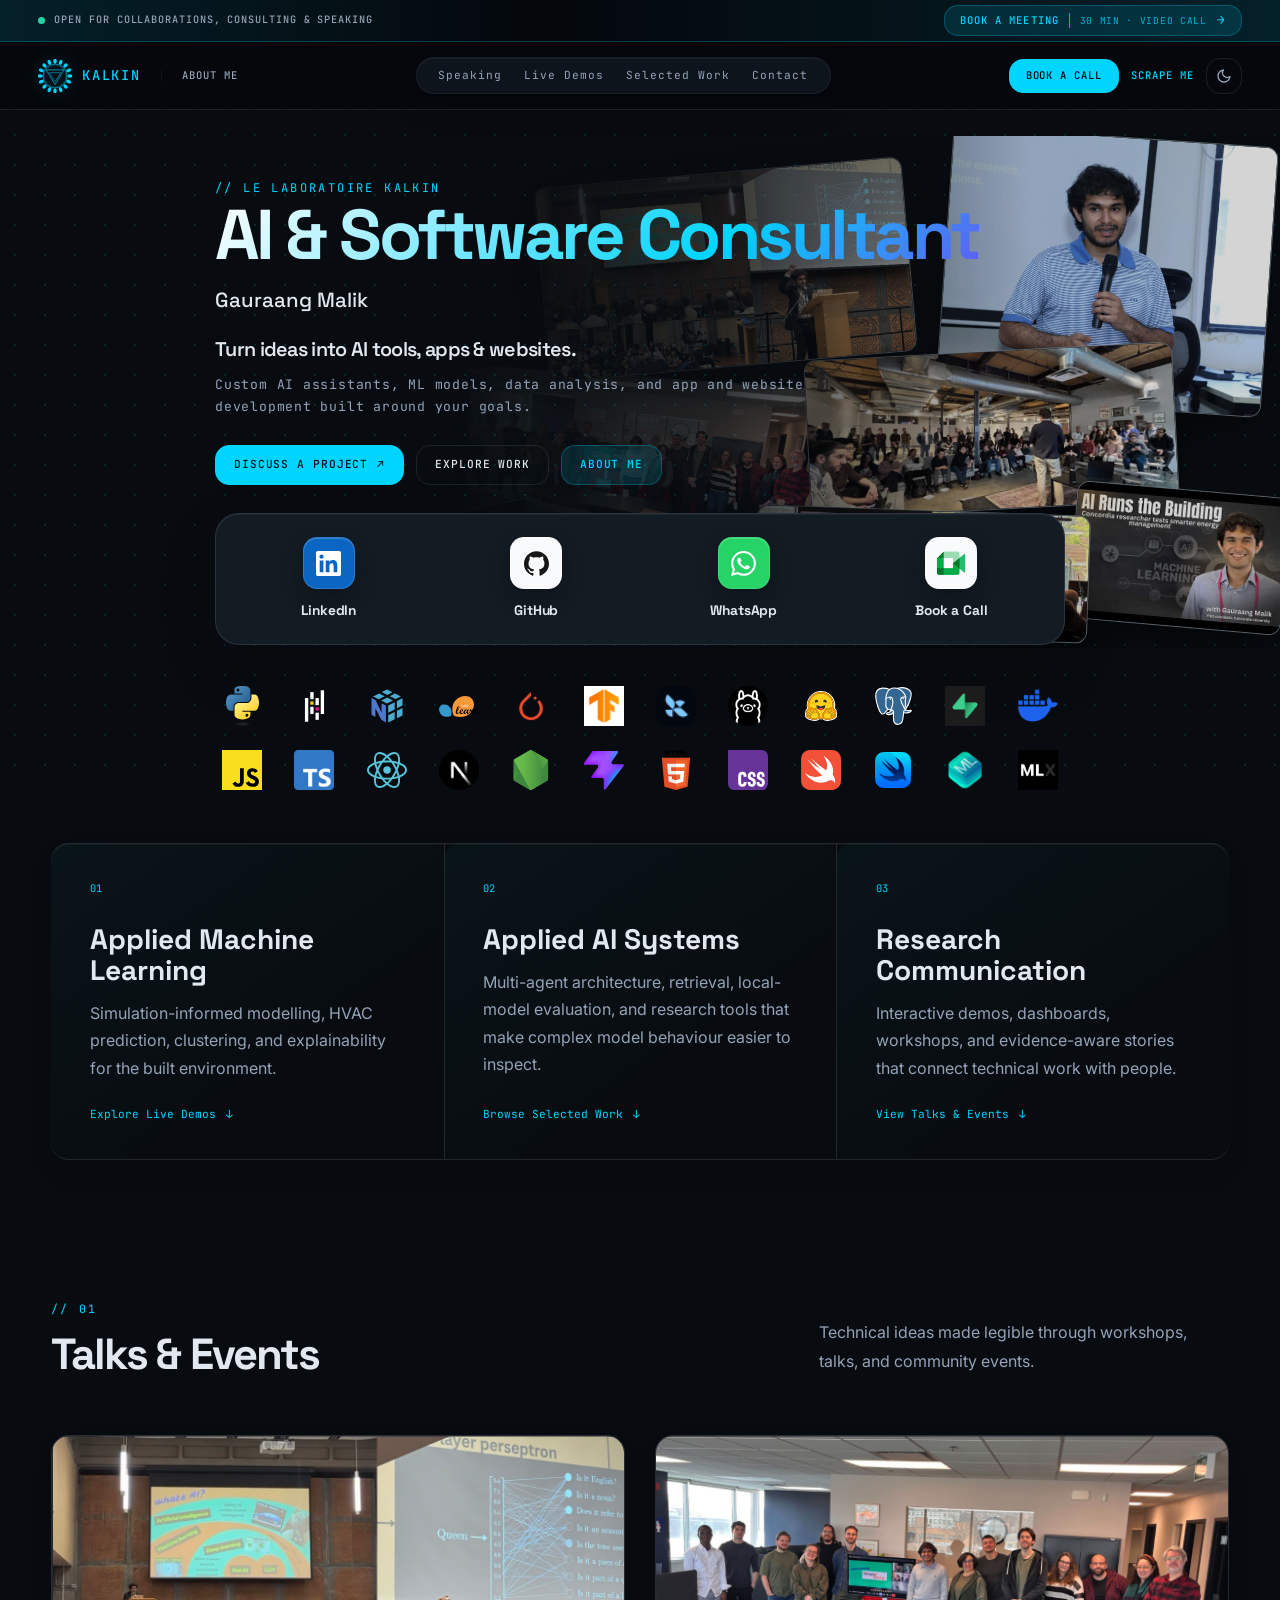
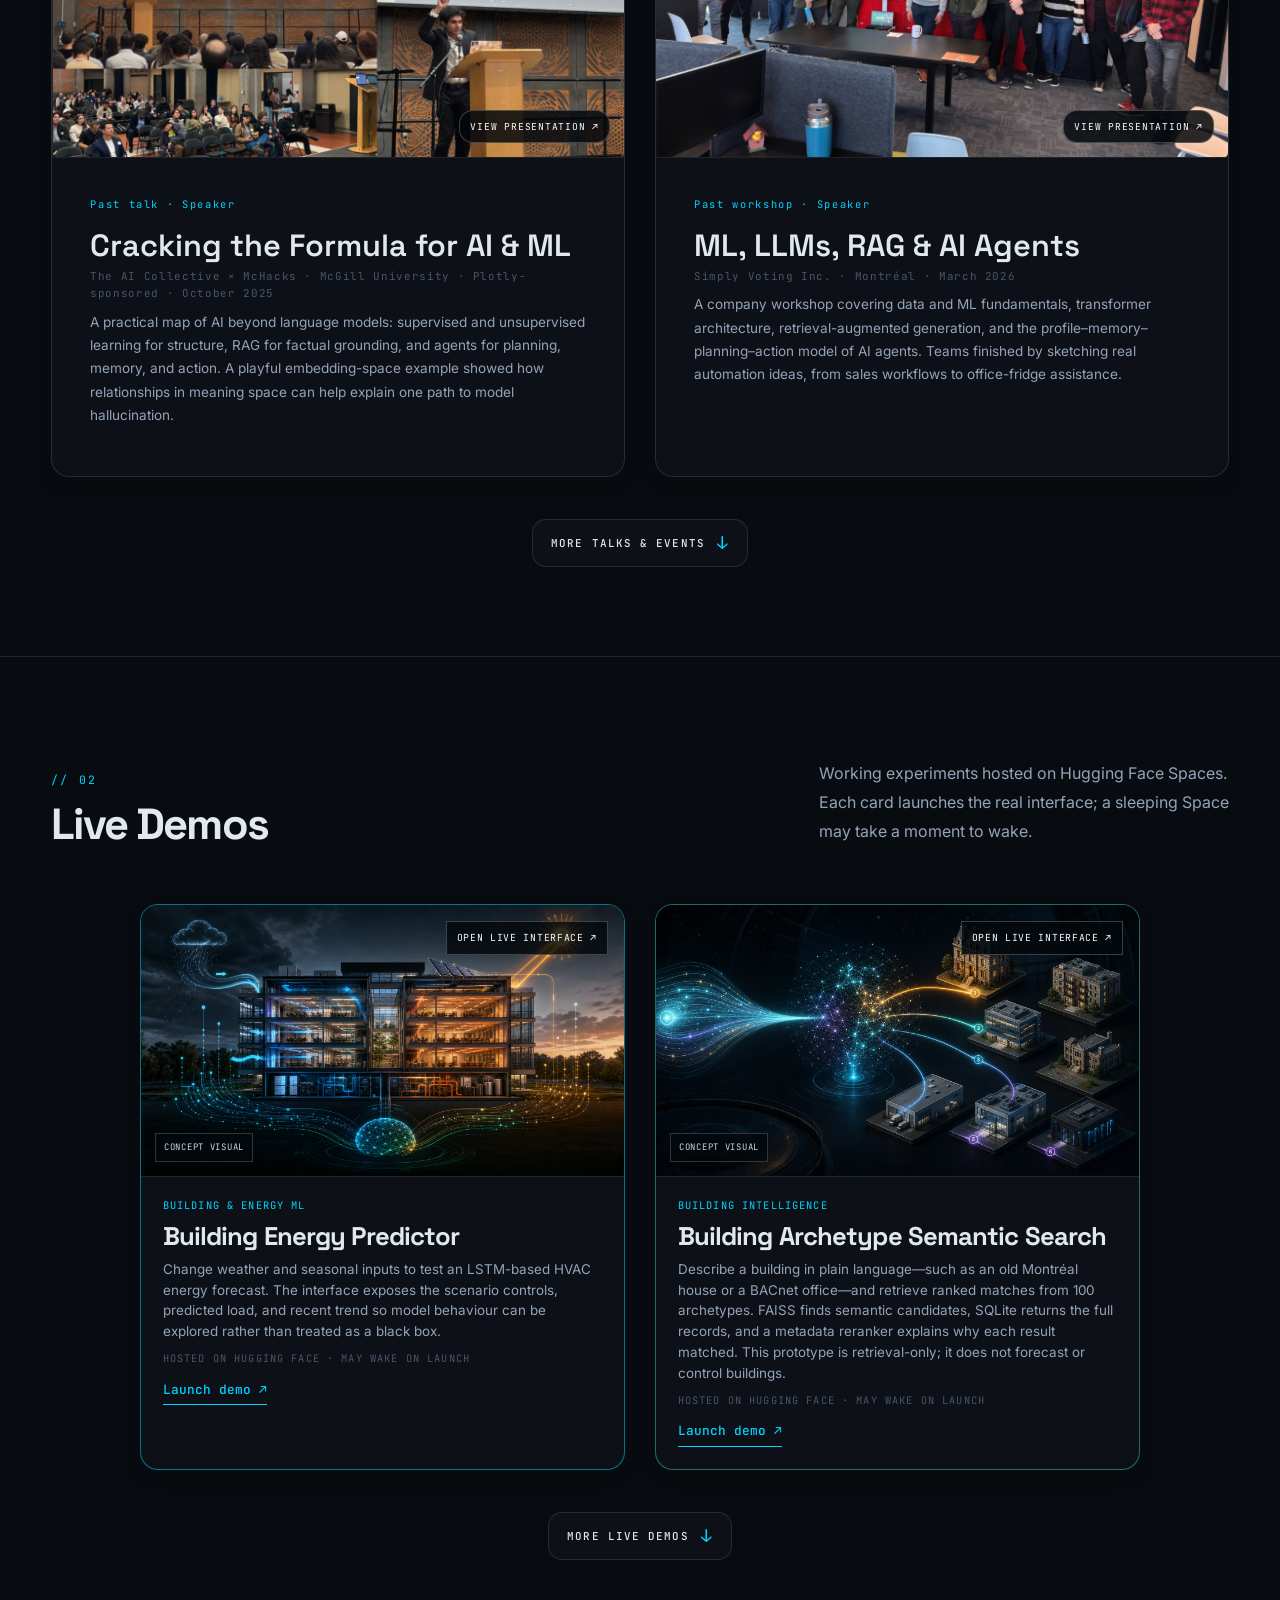
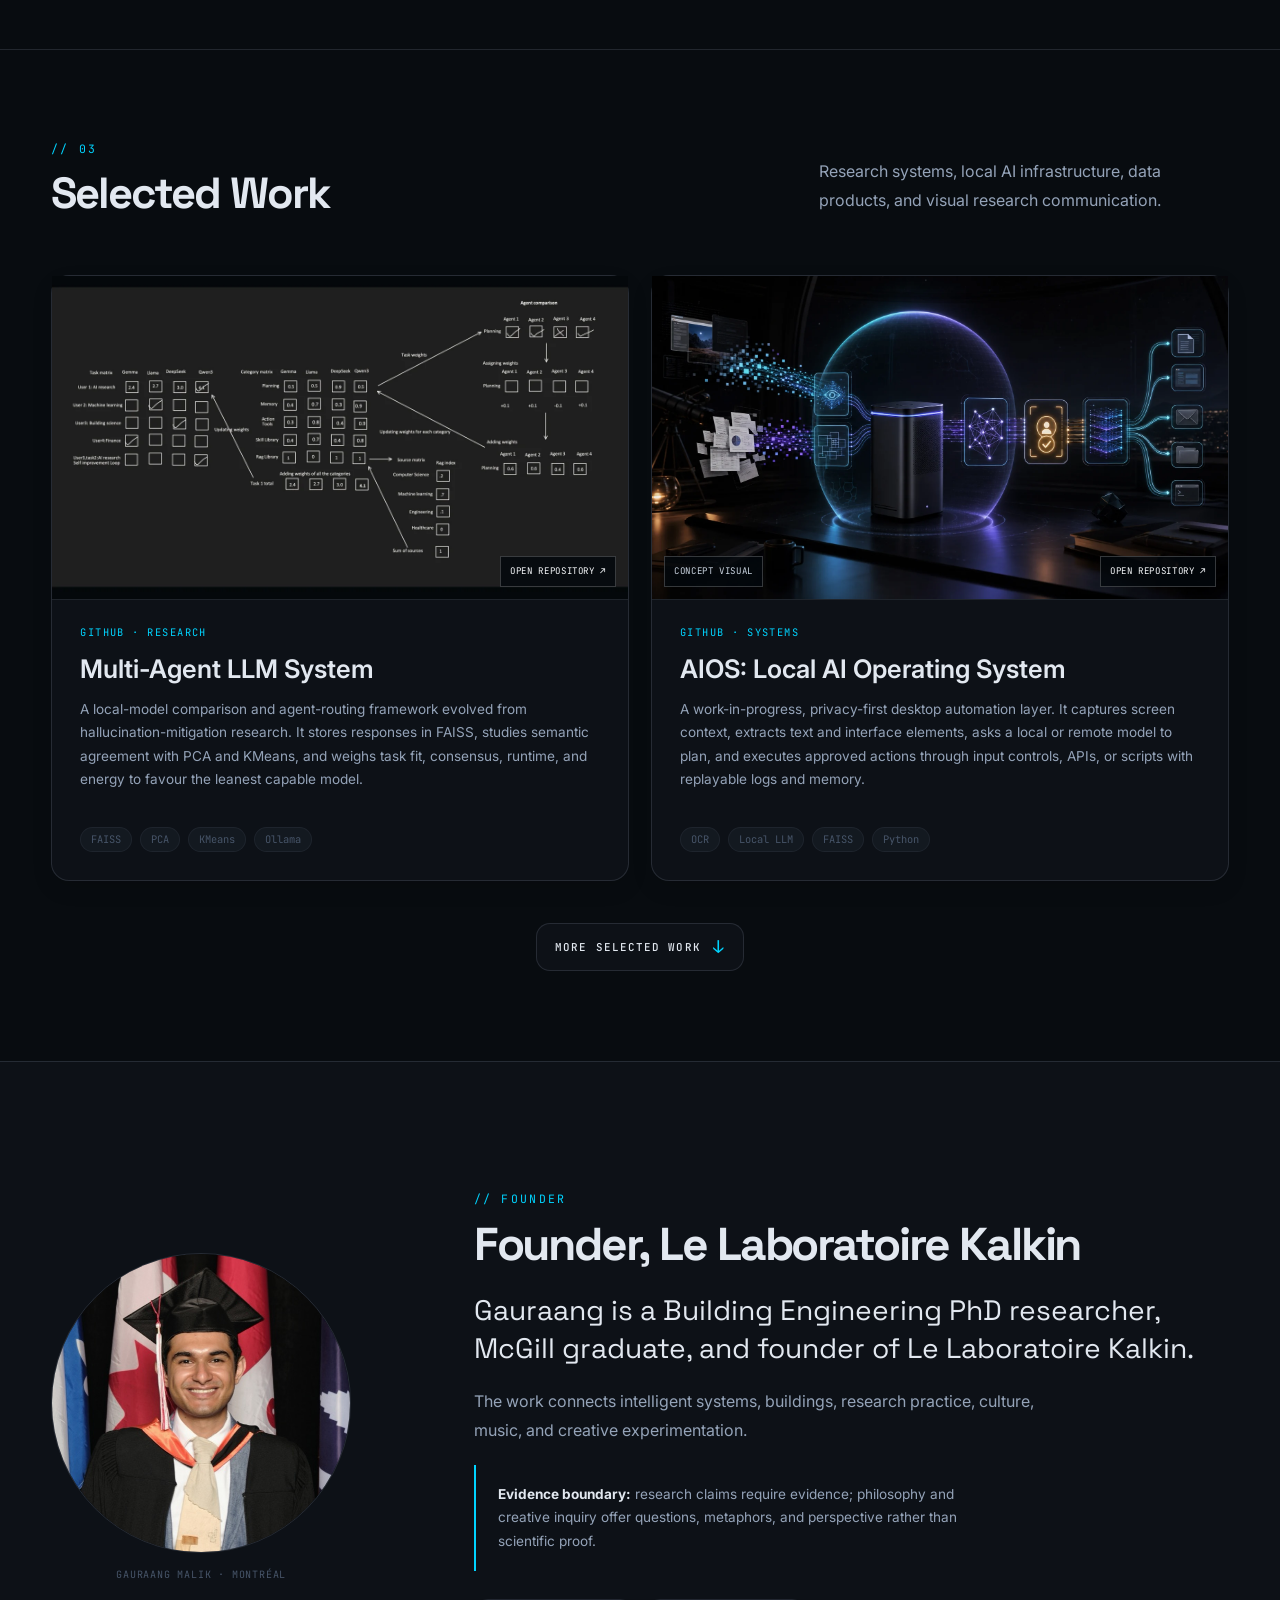
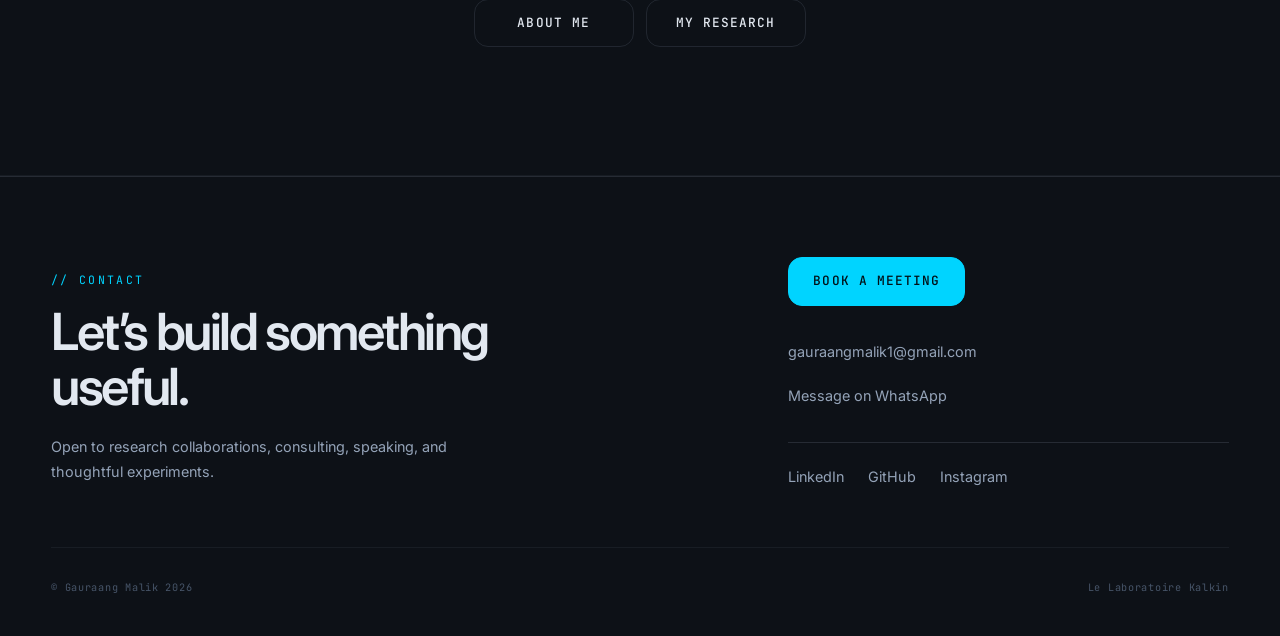
==== commit 03c51162: "Reorder portfolio overview and expand data privacy research feature" ====
--- a/index.html
+++ b/index.html
@@ -29,7 +29,7 @@
     <meta property="twitter:image" content="https://gauraangmalikk.github.io/myportfolio/assets/img/gauraang-malik-social-card.png" />
     <meta property="twitter:image:alt" content="Gauraang Malik, AI researcher building ML, LLM and data solutions." />
 
-    <link rel="stylesheet" href="./assets/css/styles.css?v=20261025r6" />
+    <link rel="stylesheet" href="./assets/css/styles.css?v=20261028r1" />
     <link rel="icon" type="image/svg+xml" href="./assets/img/favicon.svg" />
     <link rel="preconnect" href="https://fonts.googleapis.com" />
     <link rel="preconnect" href="https://fonts.gstatic.com" crossorigin />
@@ -146,9 +146,9 @@
       <section class="capabilities editorial-section" id="services">
         <div class="container">
           <div class="capabilities__strip">
-            <article><a class="capability-link" href="#talks"><span class="capability-link__number">01</span><h3>Research Communication</h3><p>Interactive demos, dashboards, workshops, and evidence-aware stories that connect technical work with people.</p><span class="capability-link__destination">View Talks &amp; Events <span aria-hidden="true">↓</span></span></a></article>
-            <article><a class="capability-link" href="#dashboard"><span class="capability-link__number">02</span><h3>Building &amp; Energy ML</h3><p>Simulation-informed modelling, HVAC prediction, clustering, and explainability for the built environment.</p><span class="capability-link__destination">Explore Live Demos <span aria-hidden="true">↓</span></span></a></article>
-            <article><a class="capability-link" href="#projects"><span class="capability-link__number">03</span><h3>Applied AI Systems</h3><p>Multi-agent architecture, retrieval, local-model evaluation, and research tools that make complex model behaviour easier to inspect.</p><span class="capability-link__destination">Browse Selected Work <span aria-hidden="true">↓</span></span></a></article>
+            <article><a class="capability-link" href="#dashboard"><span class="capability-link__number">01</span><h3>Applied Machine Learning</h3><p>Simulation-informed modelling, HVAC prediction, clustering, and explainability for the built environment.</p><span class="capability-link__destination">Explore Live Demos <span aria-hidden="true">↓</span></span></a></article>
+            <article><a class="capability-link" href="#projects"><span class="capability-link__number">02</span><h3>Applied AI Systems</h3><p>Multi-agent architecture, retrieval, local-model evaluation, and research tools that make complex model behaviour easier to inspect.</p><span class="capability-link__destination">Browse Selected Work <span aria-hidden="true">↓</span></span></a></article>
+            <article><a class="capability-link" href="#talks"><span class="capability-link__number">03</span><h3>Research Communication</h3><p>Interactive demos, dashboards, workshops, and evidence-aware stories that connect technical work with people.</p><span class="capability-link__destination">View Talks &amp; Events <span aria-hidden="true">↓</span></span></a></article>
           </div>
         </div>
       </section>
@@ -275,9 +275,9 @@
             </article>
             <article class="project-card project-card--visual" data-card-link="https://www.canva.com/design/DAGYFGwljf8/45N9P3FoUF4s3KrkdTK8zQ/view" data-card-target="_blank" tabindex="0" role="link" aria-label="Open Recruitment Database presentation in Canva">
               <div class="project-card__media-link"><img src="./assets/img/presentations/recruitment-database.webp" alt="Opening slide for the Recruitment Database presentation" width="1280" height="720" loading="lazy" /></div>
-              <span class="project-card__label">Canva · Database Design</span><h3 class="project-card__title">Recruitment Database</h3>
-              <p class="project-card__desc">A presentation on modelling a recruitment workflow through its core entities, relationships, and database queries.</p>
-              <div class="project-card__tags"><span class="project-card__tag">Database Design</span><span class="project-card__tag">SQL</span><span class="project-card__tag">ERD</span></div>
+              <span class="project-card__label">MySQL · Canva · Database Design</span><h3 class="project-card__title">Recruitment Database</h3>
+              <p class="project-card__desc">A recruitment database design in MySQL, presented in Canva through its core entities, relationships, and database queries.</p>
+              <div class="project-card__tags"><span class="project-card__tag">MySQL</span><span class="project-card__tag">Database Design</span><span class="project-card__tag">ERD</span></div>
             </article>
             <article class="project-card project-card--visual" data-card-link="https://www.canva.com/design/DAGkMaX5yrY/QzgkU9atqzHZFwoLEzTCKg/view" data-card-target="_blank" tabindex="0" role="link" aria-label="Open Dental Age Estimator presentation in Canva">
               <div class="project-card__media-link"><img src="./assets/img/presentations/dental-age-estimator.webp" alt="Opening slide for the Dental Age Estimator presentation" width="1280" height="720" loading="lazy" /></div>
@@ -285,11 +285,51 @@
               <p class="project-card__desc">A machine-learning presentation exploring model evaluation for a dental-age estimation task.</p>
               <div class="project-card__tags"><span class="project-card__tag">ML Evaluation</span><span class="project-card__tag">Health Data</span><span class="project-card__tag">Scikit-Learn</span></div>
             </article>
-            <article class="project-card project-card--visual" data-card-link="https://www.canva.com/design/DAF_unA5II0/kuOK-JS9jm4p80AJN2DfBw/view" data-card-target="_blank" tabindex="0" role="link" aria-label="Open Implicit Data Inference presentation in Canva">
-              <div class="project-card__media-link"><img src="./assets/img/presentations/implicit-data-inference.webp" alt="Opening slide for the Implicit Data Inference presentation" width="1280" height="720" loading="lazy" /></div>
-              <span class="project-card__label">Canva · Privacy · Research</span><h3 class="project-card__title">Implicit Data Inference</h3>
-              <p class="project-card__desc">A research presentation examining the privacy implications of inference from implicitly shared data.</p>
-              <div class="project-card__tags"><span class="project-card__tag">Survey Study</span><span class="project-card__tag">Privacy Signals</span><span class="project-card__tag">Qualitative</span></div>
+            <article class="project-card privacy-feature" aria-labelledby="privacy-feature-title">
+              <div class="privacy-feature__intro">
+                <a class="privacy-feature__media" href="https://www.canva.com/design/DAF_unA5II0/kuOK-JS9jm4p80AJN2DfBw/view" target="_blank" rel="noopener noreferrer" aria-label="View the original Information Security: Assessing Impact of Ecosystem on Data Collection presentation in Canva">
+                  <img src="./assets/img/presentations/implicit-data-inference.webp" alt="Original presentation cover: Information Security: Assessing Impact of Ecosystem on Data Collection" width="1280" height="720" loading="lazy" />
+                  <span>View original presentation ↗</span>
+                </a>
+                <div class="privacy-feature__summary">
+                  <span class="project-card__label">Information Security · Survey Research</span>
+                  <h3 class="project-card__title" id="privacy-feature-title">Digital Footprints &amp; Corporate Data Collection</h3>
+                  <p>How do the devices and services we use relate to the advertising we see? This exploratory study examines device ecosystems and people’s reported experience of targeted ads, opening a wider discussion about how major platforms collect and interpret everyday data.</p>
+                  <div class="project-card__tags"><span class="project-card__tag">Device Ecosystems</span><span class="project-card__tag">Decision Trees</span><span class="project-card__tag">Data Privacy</span></div>
+                </div>
+              </div>
+              <div class="privacy-feature__collection">
+                <h4>How major platforms collect data</h4>
+                <p>Data can come from information you provide, activity a service records, or other businesses. Companies can use those signals to estimate interests and personalize experiences. Collection and use vary by product, region, and privacy settings.</p>
+                <dl class="privacy-feature__platforms">
+                  <div>
+                    <dt>Google</dt>
+                    <dd>Its policy describes collecting searches, video activity, device identifiers, and location information depending on services and settings. Cookies, pixels, and partner sites using Google services can also contribute activity data. Google describes using activity to personalize recommendations and ads.</dd>
+                    <dd><a href="https://policies.google.com/privacy" target="_blank" rel="noopener noreferrer">Google Privacy Policy ↗</a></dd>
+                  </div>
+                  <div>
+                    <dt>Apple</dt>
+                    <dd>Its policy lists account and device information, transactions, usage and diagnostic data, and location in specified circumstances. Apple describes service-specific collection and personalization choices, and states that its advertising platform does not link its data with third-party data for targeted advertising.</dd>
+                    <dd><a href="https://www.apple.com/legal/privacy/en-ww/" target="_blank" rel="noopener noreferrer">Apple Privacy Policy ↗</a></dd>
+                  </div>
+                  <div>
+                    <dt>Meta</dt>
+                    <dd>Other businesses can share activity from their websites and services, such as purchases or games played. Meta describes using this information for ad personalization and expanding its use to other content, with availability and controls varying as changes roll out.</dd>
+                    <dd><a href="https://about.fb.com/news/2026/06/better-personalization-and-changes-to-controls-for-your-activity-from-other-businesses/" target="_blank" rel="noopener noreferrer">Meta’s data-use explanation ↗</a></dd>
+                  </div>
+                </dl>
+              </div>
+              <div class="privacy-feature__study">
+                <div>
+                  <h4>Inside the study</h4>
+                  <p>A Google Forms survey shared with friends and family supplied self-reported device ownership and advertising experiences. The workflow converted responses into binary features, defined ecosystem labels, handled missing values, and explored decision trees in RapidMiner, including SMOTE for class imbalance.</p>
+                </div>
+                <div>
+                  <h4>What the evidence supports</h4>
+                  <p>The survey explores patterns in reported experiences. It does not measure data captured inside a company or establish that an ecosystem causes more tracking. SMOTE changes class balance; it does not make a convenience sample representative.</p>
+                </div>
+              </div>
+              <p class="privacy-feature__sources-note">Platform context draws on the linked company publications, reviewed October 28, 2026.</p>
             </article>
           </div>
           <div class="collection-toggle">
--- a/assets/css/styles.css
+++ b/assets/css/styles.css
@@ -2623,6 +2623,101 @@
 .portfolio-refresh .project-card__desc { color: var(--text-muted); line-height: 1.72; }
 .portfolio-refresh .project-card__link { margin-top: auto; padding-top: 24px; }
 .portfolio-refresh .project-card__tags { margin-top: 22px; }
+.portfolio-refresh .project-card[data-card-link*="canva.com"] .project-card__media-link::after {
+  content: "View presentation ↗";
+}
+
+/* The final research feature fills the grid's full width. */
+.portfolio-refresh .privacy-feature {
+  grid-column: 1 / -1;
+  padding: clamp(22px, 3vw, 40px);
+  gap: 30px;
+}
+.privacy-feature__intro {
+  display: grid;
+  grid-template-columns: minmax(0, 1fr) minmax(0, 1.05fr);
+  align-items: center;
+  gap: clamp(24px, 3vw, 40px);
+}
+.privacy-feature__media {
+  position: relative;
+  display: block;
+  overflow: hidden;
+  border: 1px solid var(--editorial-line);
+  border-radius: 12px;
+  background: #f5f5f5;
+}
+.privacy-feature__media img { display: block; width: 100%; height: auto; }
+.privacy-feature__media > span {
+  display: block;
+  padding: 12px 16px;
+  border-top: 1px solid var(--editorial-line);
+  background: var(--bg-elevated);
+  color: var(--cyan);
+  font-family: var(--font-mono);
+  font-size: .7rem;
+  line-height: 1.6;
+}
+.privacy-feature__summary { min-width: 0; }
+.privacy-feature .project-card__tag { color: var(--text-muted); }
+.portfolio-refresh .privacy-feature .project-card__title {
+  margin: 14px 0 18px;
+  font-size: clamp(1.7rem, 2.5vw, 2.45rem);
+  line-height: 1.12;
+  letter-spacing: -.035em;
+}
+.privacy-feature p,
+.privacy-feature dd {
+  color: var(--text-muted);
+  font-size: .88rem;
+  line-height: 1.75;
+}
+.privacy-feature h4 {
+  margin-bottom: 10px;
+  font-family: var(--font-display);
+  font-size: 1.15rem;
+  line-height: 1.35;
+}
+.privacy-feature__collection,
+.privacy-feature__study {
+  padding-top: 28px;
+  border-top: 1px solid var(--editorial-line);
+}
+.privacy-feature__collection > p { max-width: 96ch; }
+.privacy-feature__platforms {
+  display: grid;
+  grid-template-columns: repeat(3, minmax(0, 1fr));
+  gap: 28px;
+  margin-top: 24px;
+}
+.privacy-feature__platforms dt {
+  margin-bottom: 8px;
+  color: var(--text-primary);
+  font-weight: 600;
+}
+.privacy-feature__platforms dd { margin: 0; }
+.privacy-feature__platforms dd + dd { margin-top: 12px; }
+.privacy-feature a:focus-visible { outline: 2px solid var(--cyan); outline-offset: 5px; }
+.privacy-feature__platforms a {
+  color: var(--cyan);
+  font-size: .78rem;
+  text-decoration: underline;
+  text-underline-offset: 4px;
+}
+.privacy-feature__platforms a:hover { color: var(--text-primary); }
+.privacy-feature__study {
+  display: grid;
+  grid-template-columns: repeat(2, minmax(0, 1fr));
+  gap: 32px;
+}
+.portfolio-refresh .privacy-feature__sources-note { font-size: .73rem; }
+@media (max-width: 800px) {
+  .privacy-feature__intro,
+  .privacy-feature__platforms,
+  .privacy-feature__study { grid-template-columns: 1fr; }
+  .privacy-feature__platforms { gap: 24px; }
+  .privacy-feature__study { gap: 24px; }
+}
 .portfolio-refresh .project-card--media { min-height: 500px; }
 .portfolio-refresh .canva-loader {
   position: relative;
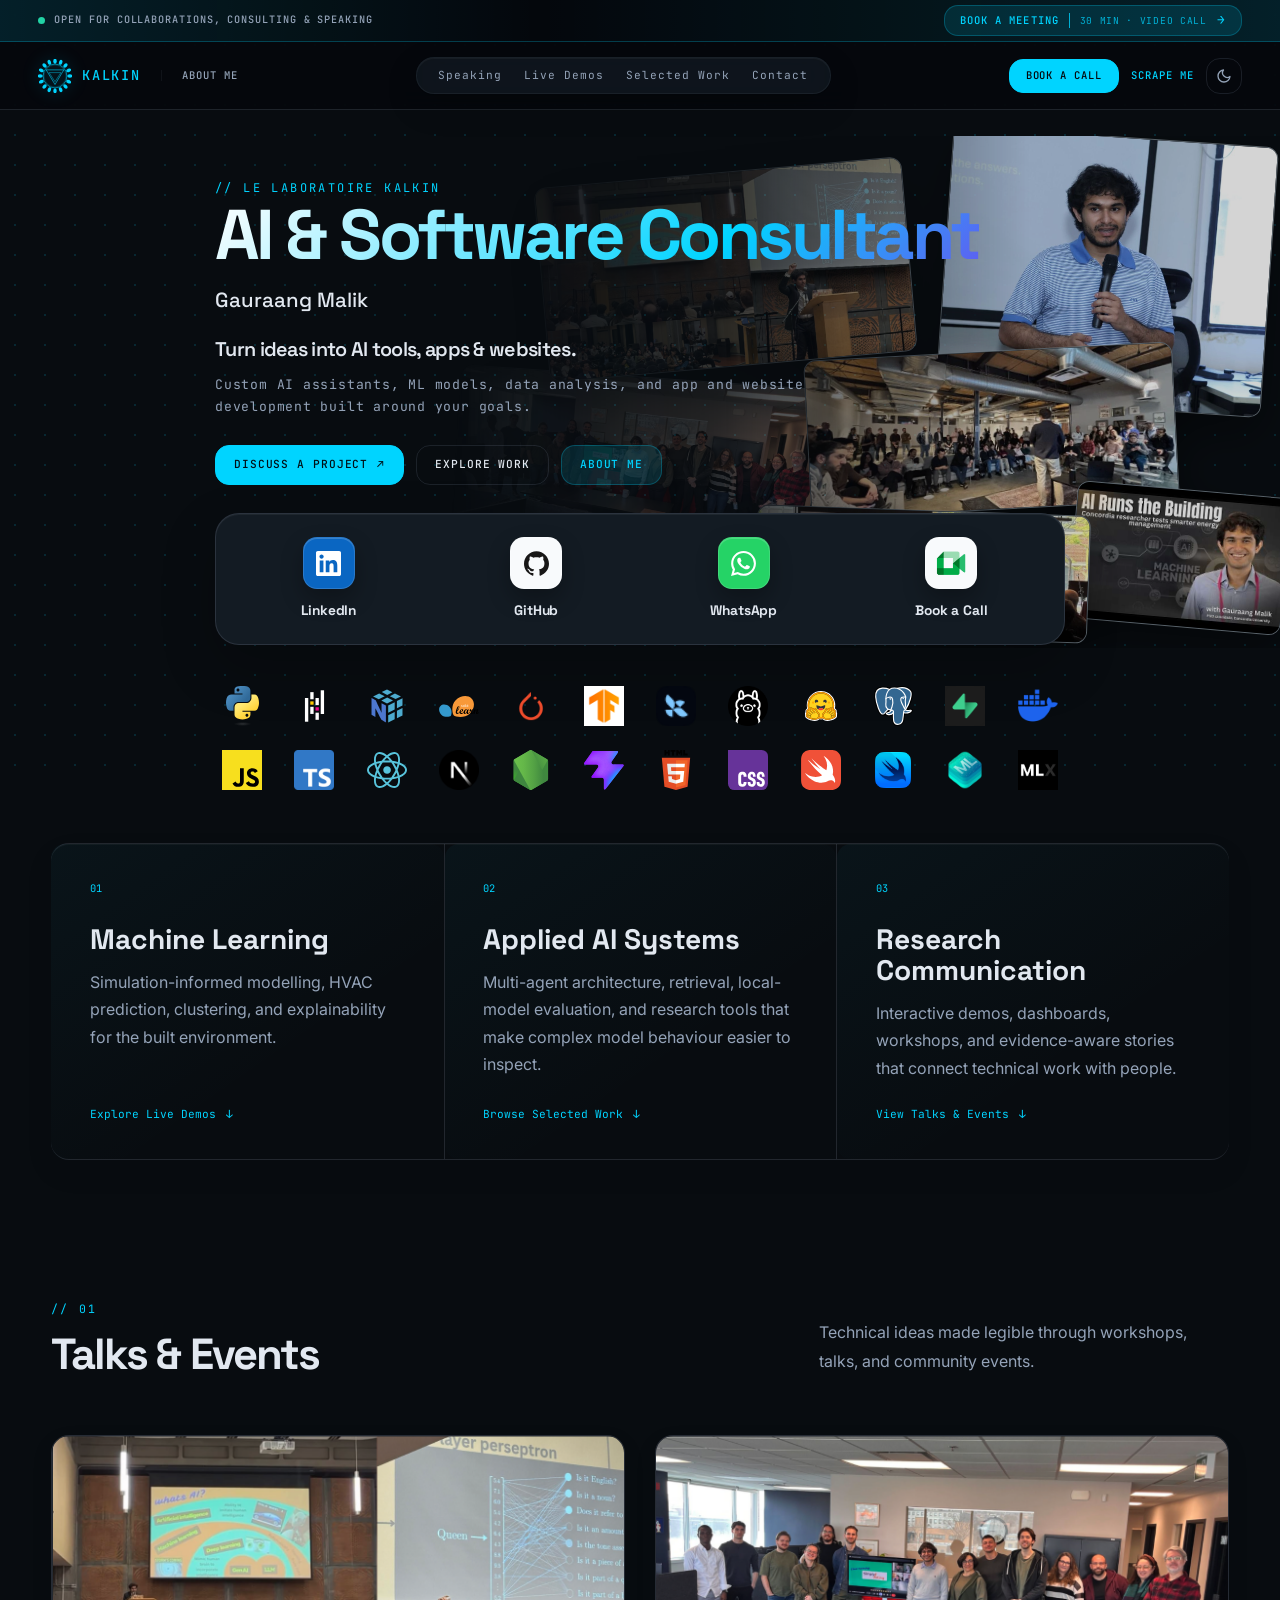
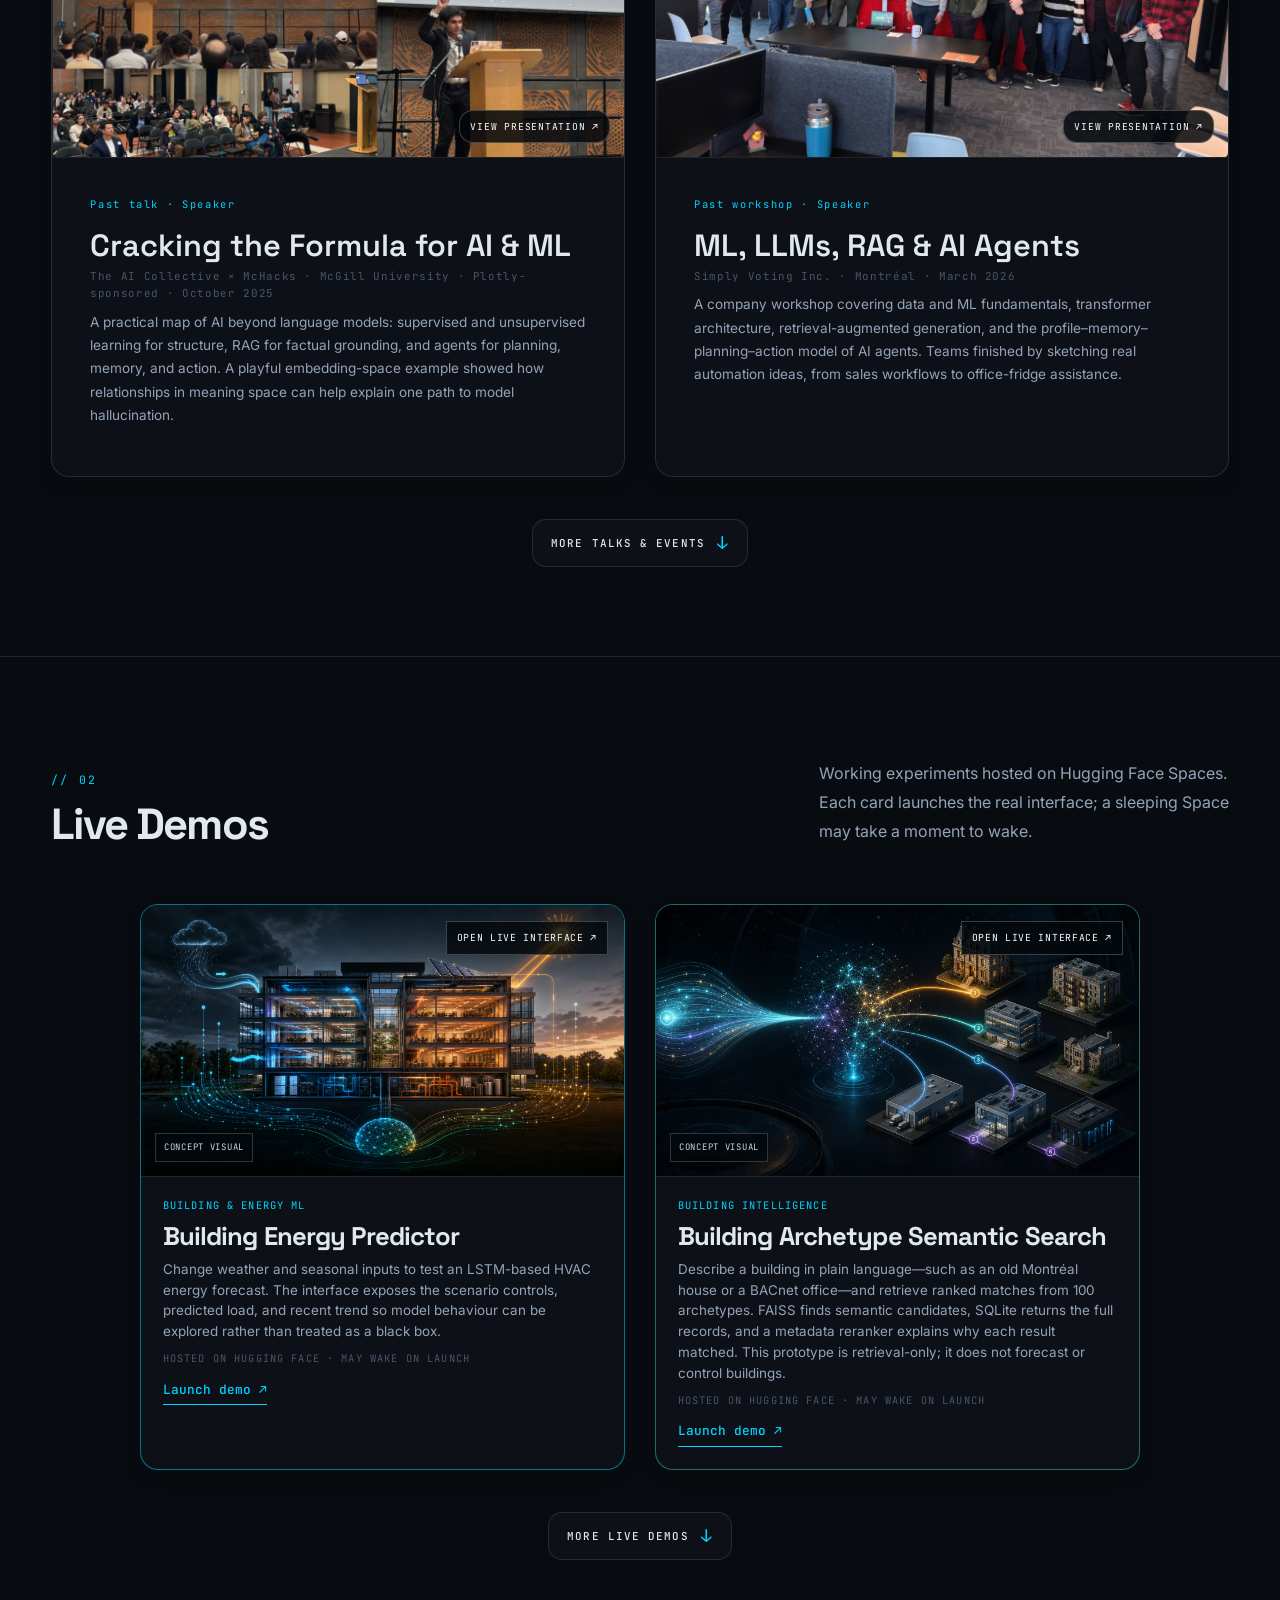
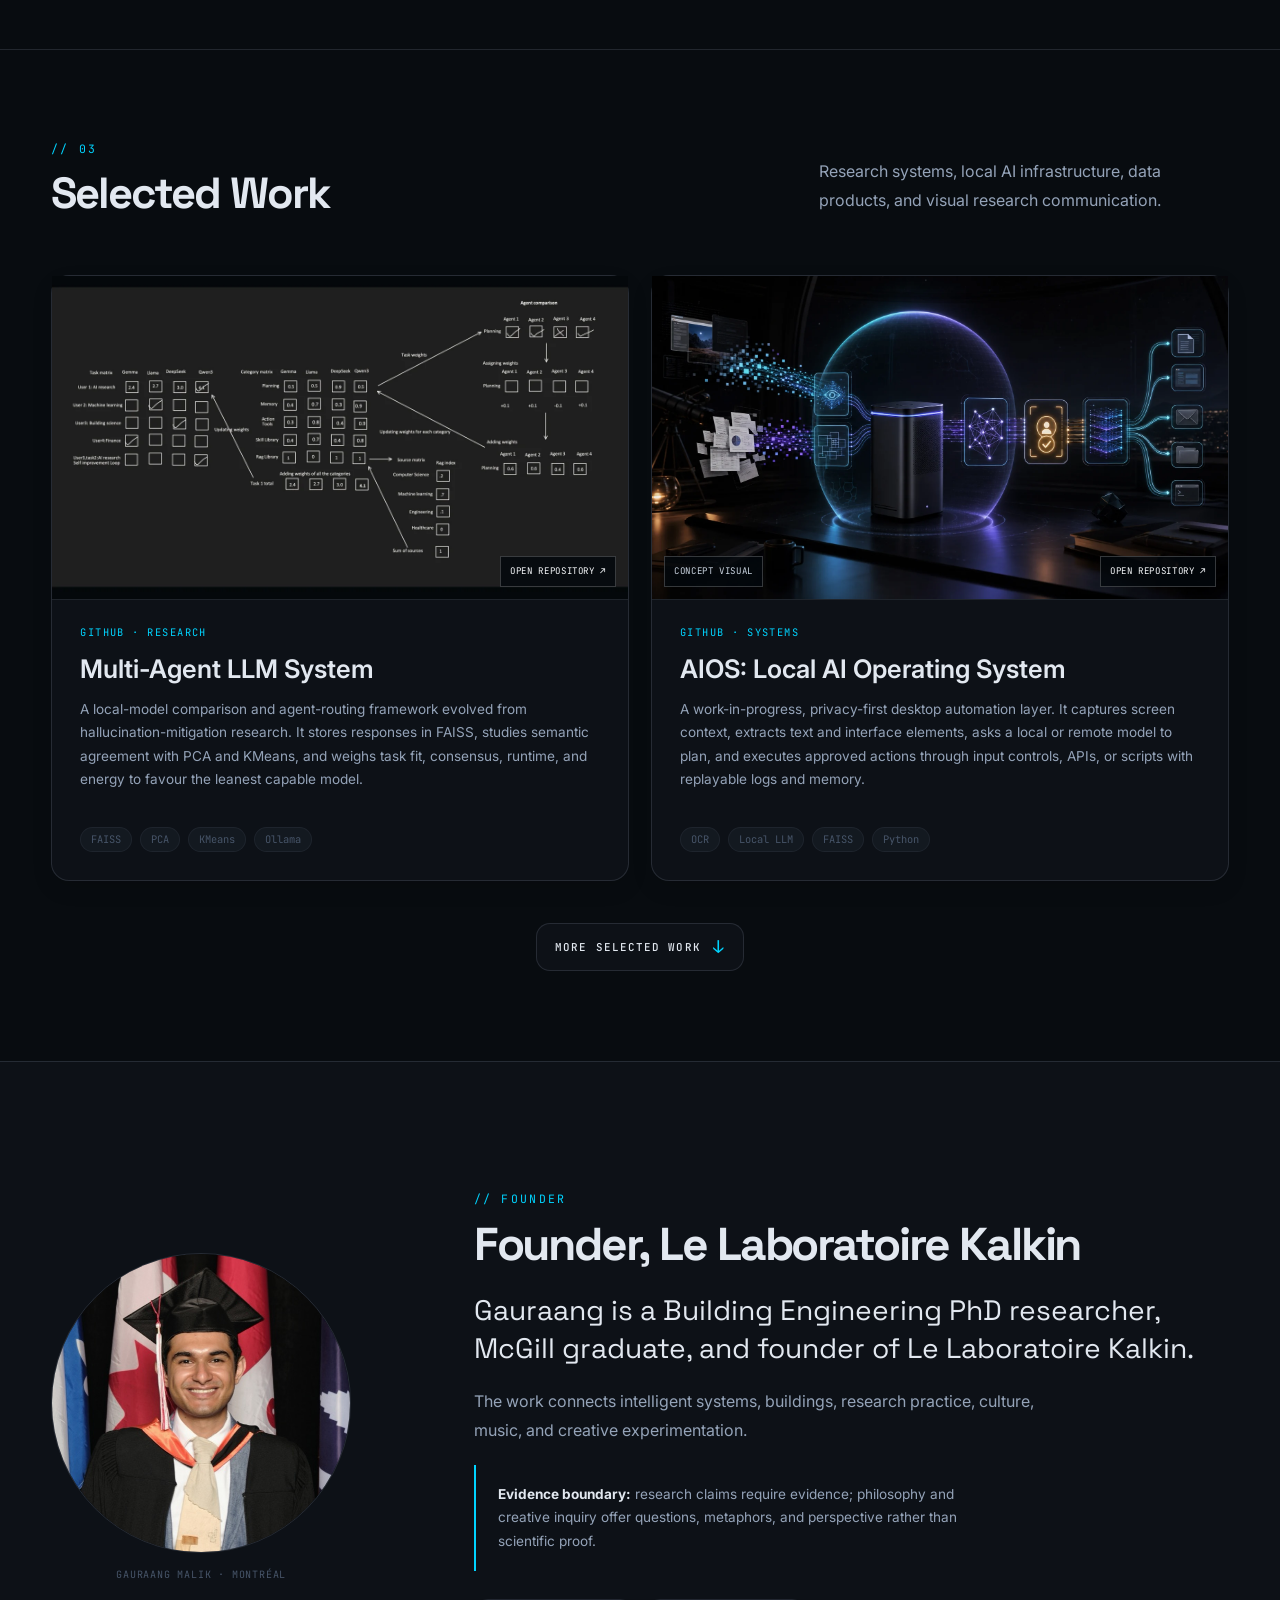
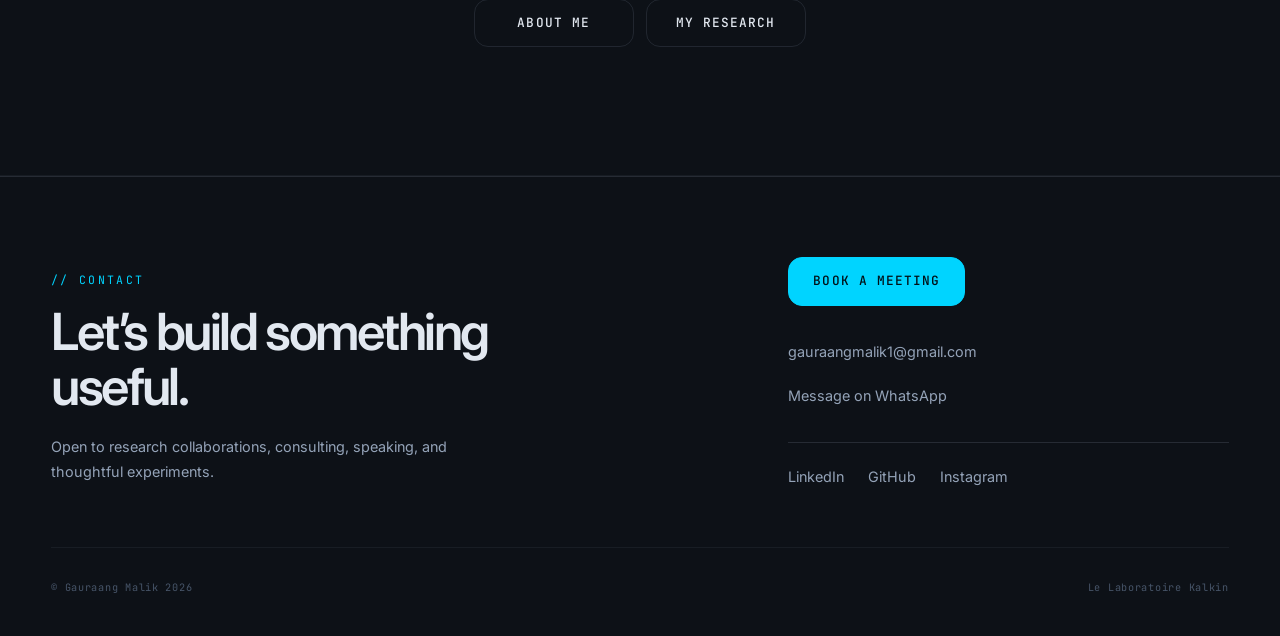
==== commit 95ea8c0e: "Simplify machine learning title and link project CTA to booking" ====
--- a/index.html
+++ b/index.html
@@ -102,7 +102,7 @@
             <figure class="hero__collage-photo hero__collage-photo--everyday"><img src="./assets/img/presentations/everyday-data-scientists-linkedin.webp" alt="" width="800" height="450" /></figure>
           </div>
           <div class="hero__cta" aria-label="Primary actions">
-            <a href="mailto:gauraangmalik1@gmail.com?subject=Let%E2%80%99s%20discuss%20a%20project" class="btn btn--primary">Discuss a Project <span aria-hidden="true">↗</span></a>
+            <a href="https://calendly.com/gauraangmalik1/30min?back=1&amp;month=2026-09&amp;date=2026-09-29" class="btn btn--primary" target="_blank" rel="noopener noreferrer">Discuss a Project <span aria-hidden="true">↗</span></a>
             <a href="#projects" class="btn btn--outline">Explore Work</a>
             <a href="./about/index.html" class="btn btn--quiet">About Me</a>
           </div>
@@ -146,7 +146,7 @@
       <section class="capabilities editorial-section" id="services">
         <div class="container">
           <div class="capabilities__strip">
-            <article><a class="capability-link" href="#dashboard"><span class="capability-link__number">01</span><h3>Applied Machine Learning</h3><p>Simulation-informed modelling, HVAC prediction, clustering, and explainability for the built environment.</p><span class="capability-link__destination">Explore Live Demos <span aria-hidden="true">↓</span></span></a></article>
+            <article><a class="capability-link" href="#dashboard"><span class="capability-link__number">01</span><h3>Machine Learning</h3><p>Simulation-informed modelling, HVAC prediction, clustering, and explainability for the built environment.</p><span class="capability-link__destination">Explore Live Demos <span aria-hidden="true">↓</span></span></a></article>
             <article><a class="capability-link" href="#projects"><span class="capability-link__number">02</span><h3>Applied AI Systems</h3><p>Multi-agent architecture, retrieval, local-model evaluation, and research tools that make complex model behaviour easier to inspect.</p><span class="capability-link__destination">Browse Selected Work <span aria-hidden="true">↓</span></span></a></article>
             <article><a class="capability-link" href="#talks"><span class="capability-link__number">03</span><h3>Research Communication</h3><p>Interactive demos, dashboards, workshops, and evidence-aware stories that connect technical work with people.</p><span class="capability-link__destination">View Talks &amp; Events <span aria-hidden="true">↓</span></span></a></article>
           </div>
